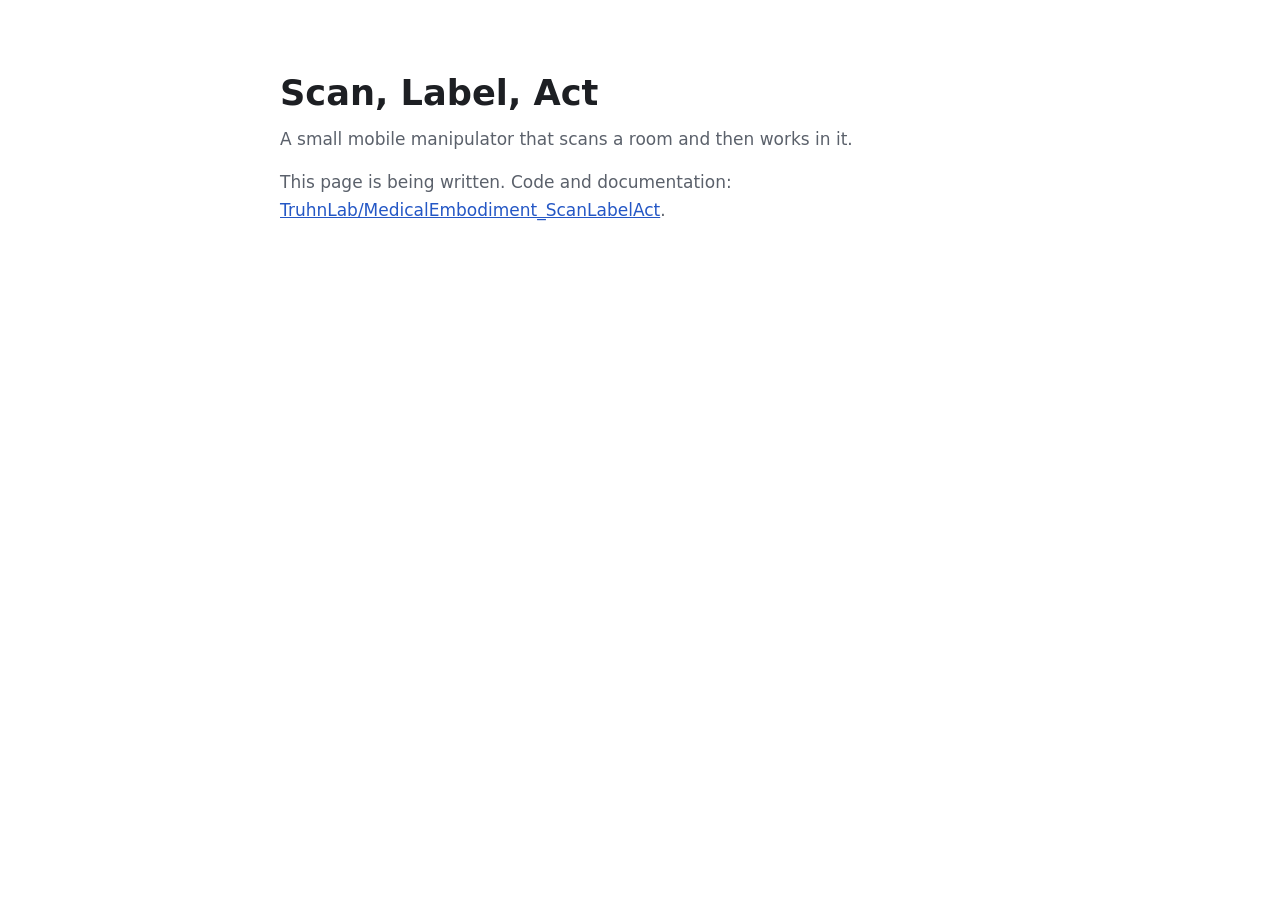
==== index.html @ f9e6717e "Project page: placeholder until the content is written" ====
<!doctype html>
<html lang="en">
<head>
  <meta charset="utf-8">
  <meta name="viewport" content="width=device-width, initial-scale=1">
  <title>Scan, Label, Act</title>
  <meta name="description" content="A small mobile manipulator that scans a room and then works in it.">
  <style>
    :root { --bg: #ffffff; --fg: #1d1f23; --muted: #5b616b; --accent: #2457c5; }
    @media (prefers-color-scheme: dark) { :root { --bg: #15171a; --fg: #e6e8eb; --muted: #9aa1ab; --accent: #7aa2ff; } }
    body { margin: 0; background: var(--bg); color: var(--fg);
           font: 17px/1.6 system-ui, -apple-system, "Segoe UI", Roboto, sans-serif; }
    main { max-width: 720px; margin: 0 auto; padding: 72px 16px; }
    h1 { font-size: 2.2rem; line-height: 1.2; margin: 0 0 12px; }
    p { margin: 0 0 16px; color: var(--muted); }
    a { color: var(--accent); }
  </style>
</head>
<body>
  <main>
    <h1>Scan, Label, Act</h1>
    <p>A small mobile manipulator that scans a room and then works in it.</p>
    <p>This page is being written. Code and documentation:
      <a href="https://github.com/TruhnLab/MedicalEmbodiment_ScanLabelAct">TruhnLab/MedicalEmbodiment_ScanLabelAct</a>.</p>
  </main>
</body>
</html>
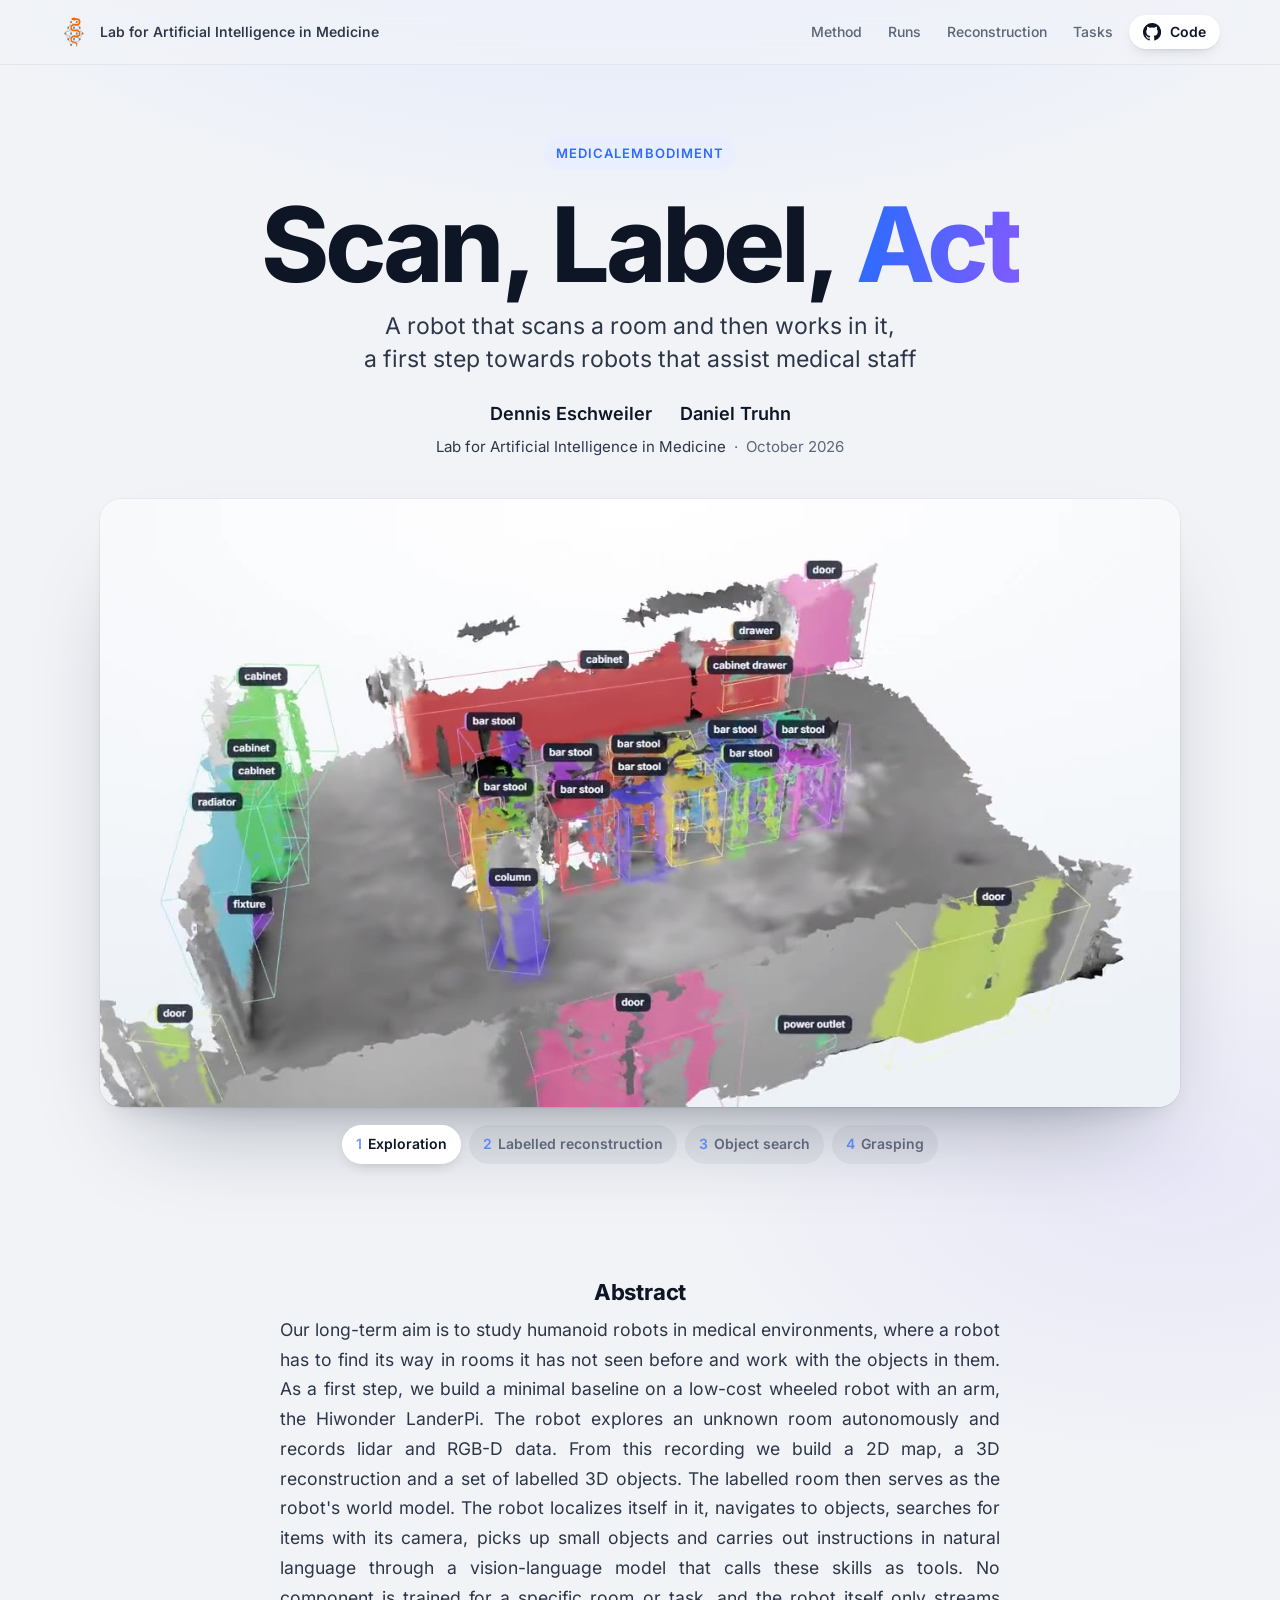
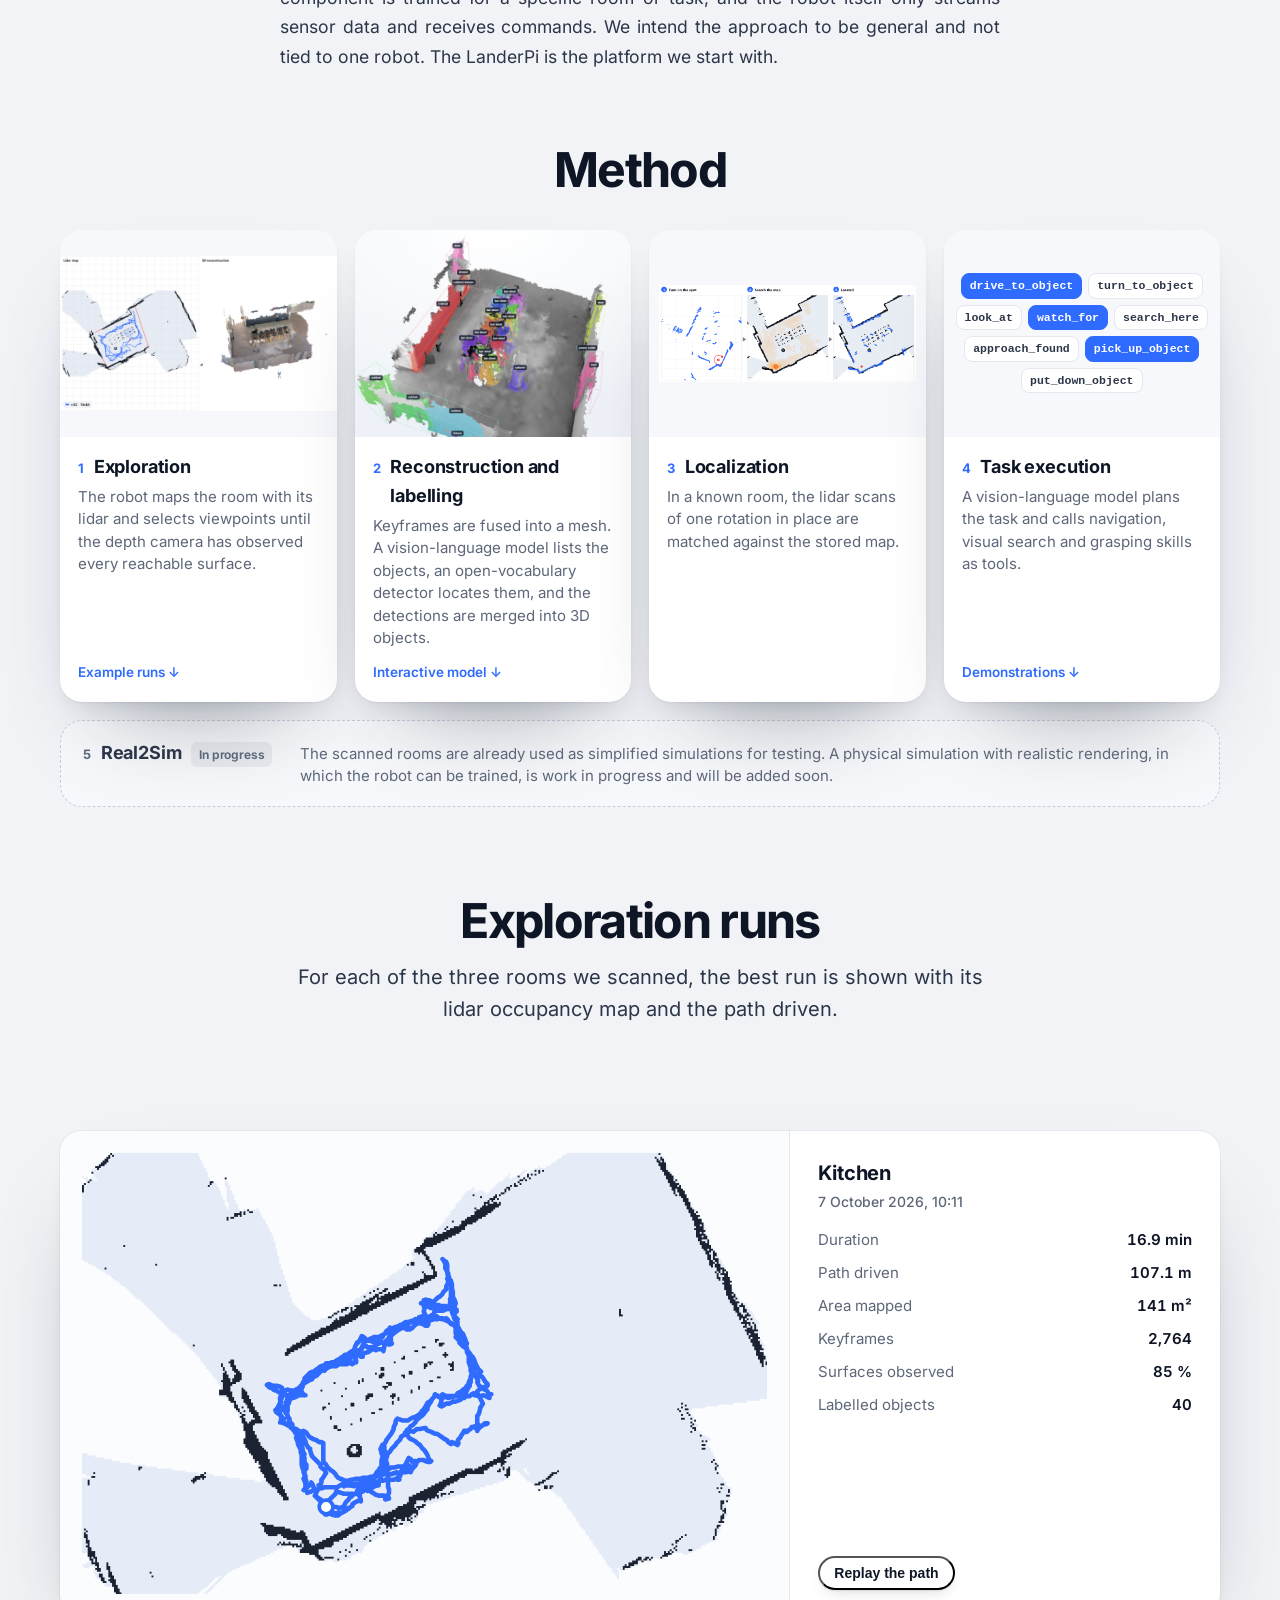
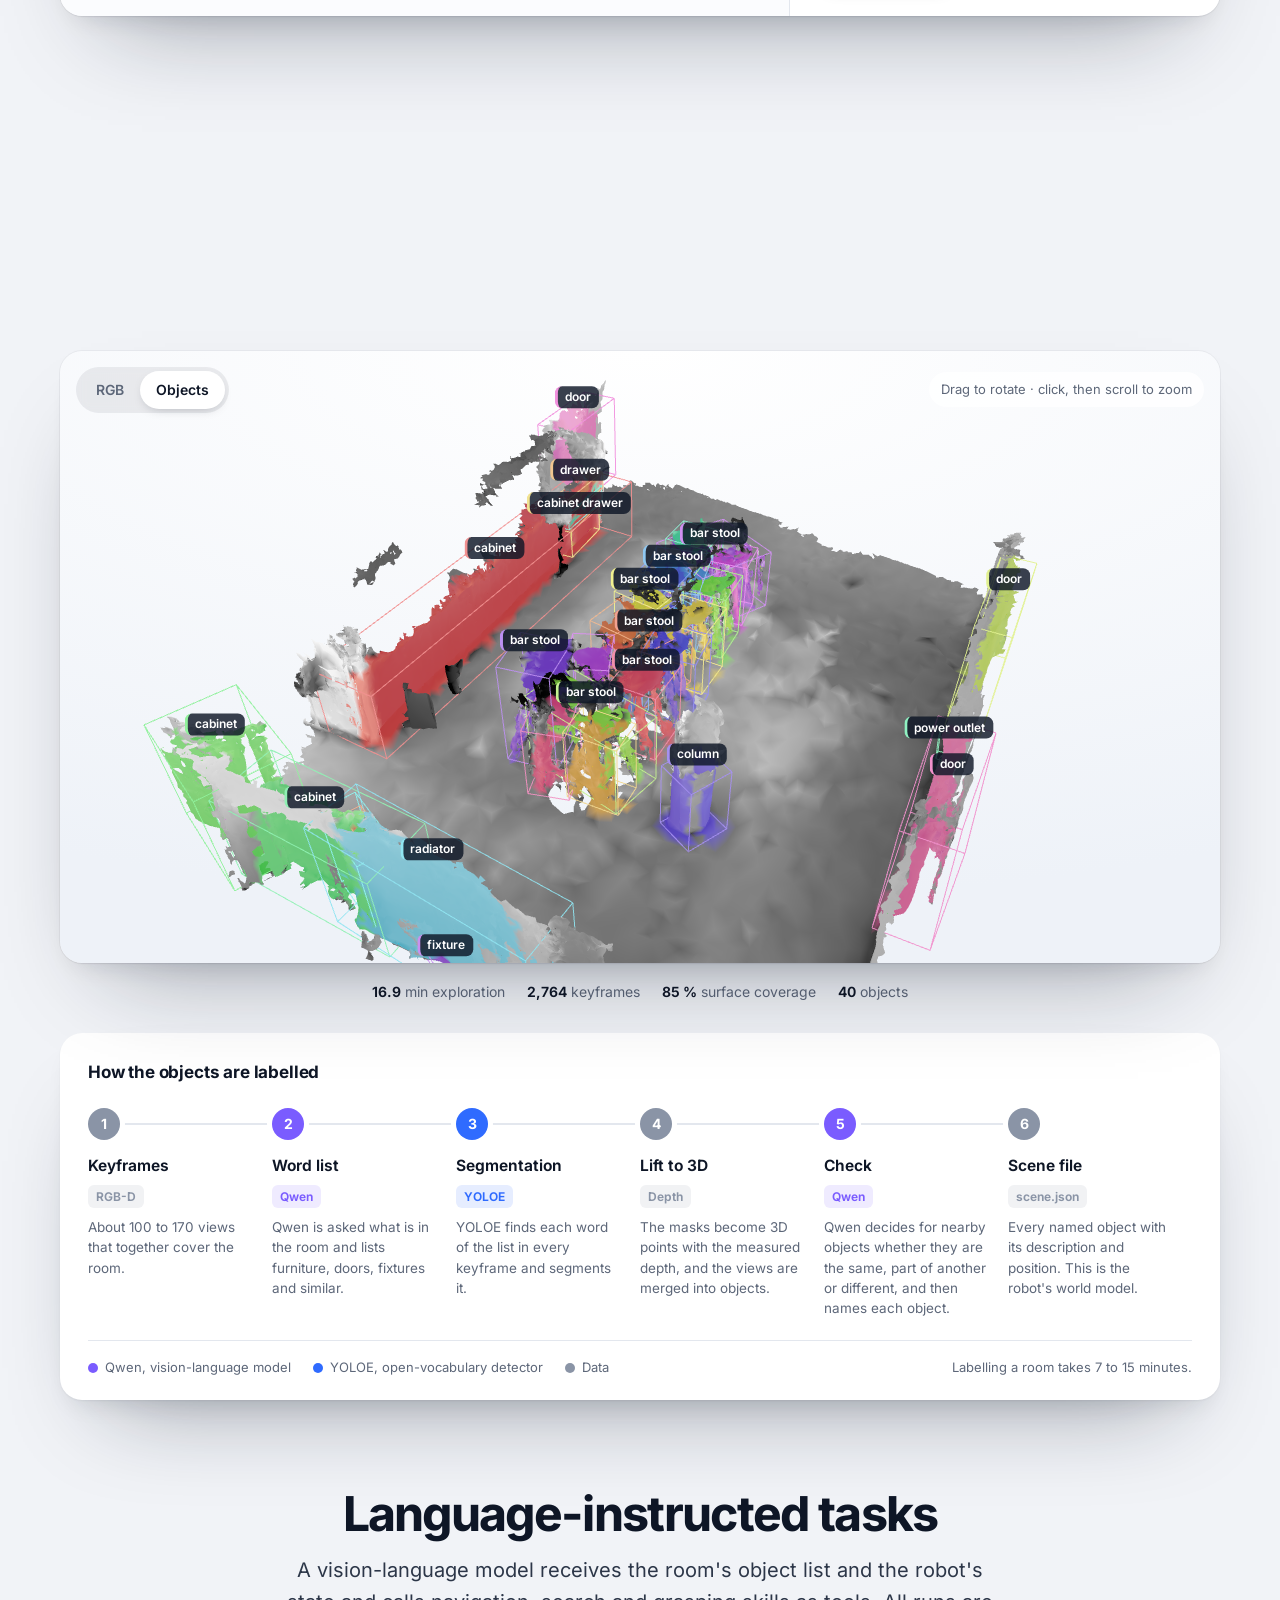
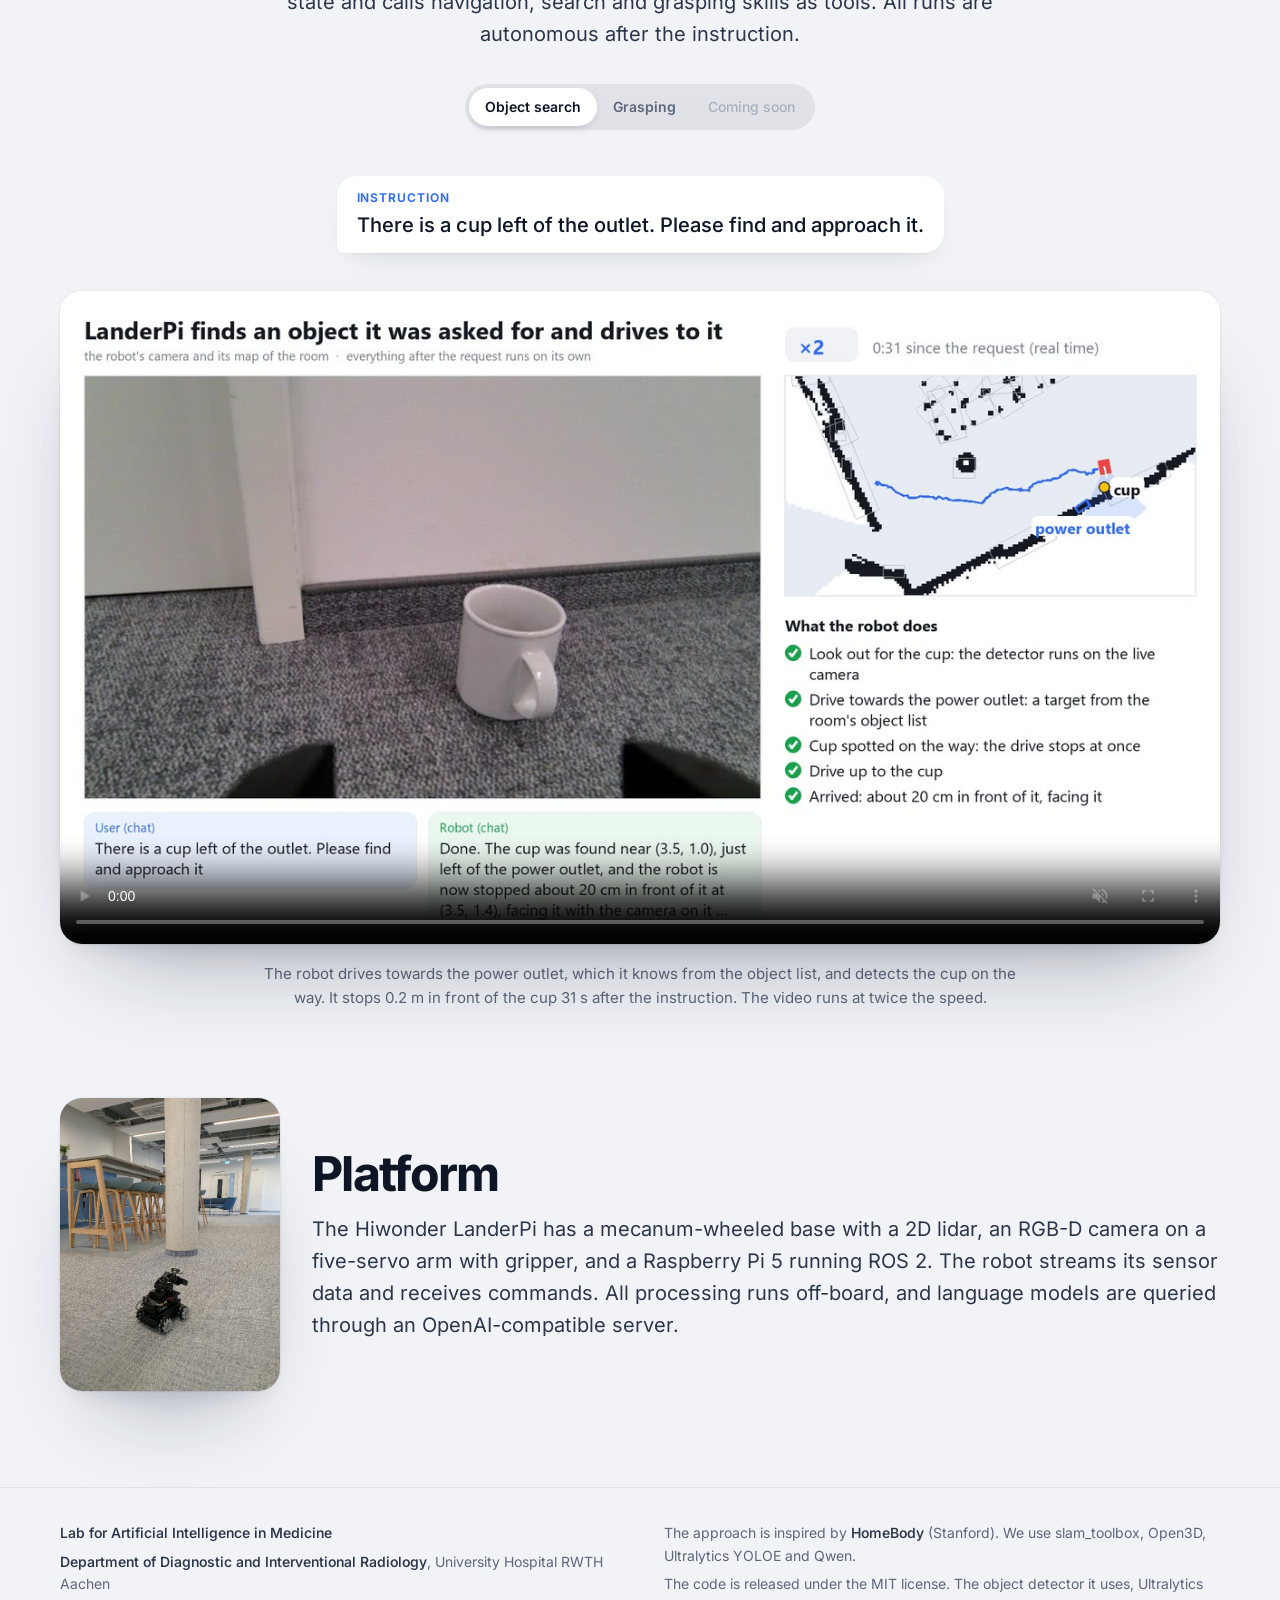
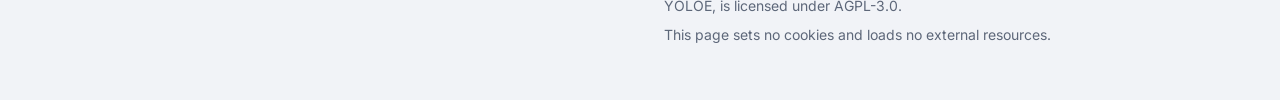
==== commit d55291bb: "Project page: first full version Header with the authors and a teaser video with chapters, the abstr" ====
--- a/index.html
+++ b/index.html
@@ -4,24 +4,248 @@
   <meta charset="utf-8">
   <meta name="viewport" content="width=device-width, initial-scale=1">
   <title>Scan, Label, Act</title>
-  <meta name="description" content="A small mobile manipulator that scans a room and then works in it.">
-  <style>
-    :root { --bg: #ffffff; --fg: #1d1f23; --muted: #5b616b; --accent: #2457c5; }
-    @media (prefers-color-scheme: dark) { :root { --bg: #15171a; --fg: #e6e8eb; --muted: #9aa1ab; --accent: #7aa2ff; } }
-    body { margin: 0; background: var(--bg); color: var(--fg);
-           font: 17px/1.6 system-ui, -apple-system, "Segoe UI", Roboto, sans-serif; }
-    main { max-width: 720px; margin: 0 auto; padding: 72px 16px; }
-    h1 { font-size: 2.2rem; line-height: 1.2; margin: 0 0 12px; }
-    p { margin: 0 0 16px; color: var(--muted); }
-    a { color: var(--accent); }
-  </style>
+  <meta name="author" content="Dennis Eschweiler, Daniel Truhn">
+  <meta name="description" content="A robot that scans a room and then works in it, a first step towards robots that assist medical staff. Autonomous exploration, labelled 3D reconstruction, localization, object search, grasping and language-instructed tasks.">
+  <meta name="theme-color" content="#f1f3f7">
+  <meta property="og:title" content="Scan, Label, Act">
+  <meta property="og:description" content="A robot that scans a room and then works in it, a first step towards robots that assist medical staff.">
+  <meta property="og:image" content="assets/media/teaser.jpg">
+  <link rel="icon" href="assets/media/lab-logo.svg" type="image/svg+xml">
+  <link rel="preload" href="assets/fonts/inter-latin-wght-normal.woff2" as="font" type="font/woff2" crossorigin>
+  <link rel="stylesheet" href="assets/css/site.css">
+  <script type="importmap">
+    { "imports": { "three": "./assets/vendor/three/three.module.min.js",
+                   "three/addons/controls/OrbitControls.js": "./assets/vendor/three/OrbitControls.js" } }
+  </script>
+  <script>document.documentElement.classList.add('js');</script>
 </head>
 <body>
-  <main>
-    <h1>Scan, Label, Act</h1>
-    <p>A small mobile manipulator that scans a room and then works in it.</p>
-    <p>This page is being written. Code and documentation:
-      <a href="https://github.com/TruhnLab/MedicalEmbodiment_ScanLabelAct">TruhnLab/MedicalEmbodiment_ScanLabelAct</a>.</p>
+  <header class="bar">
+    <div class="wide bar-inner">
+      <a class="lab" href="https://truhn.ai/">
+        <img src="assets/media/lab-logo.svg" alt="" width="30" height="30">
+        <span>Lab for Artificial Intelligence in Medicine</span>
+      </a>
+      <nav aria-label="On this page">
+        <a class="link" href="#method">Method</a>
+        <a class="link" href="#runs">Runs</a>
+        <a class="link" href="#reconstruction">Reconstruction</a>
+        <a class="link" href="#tasks">Tasks</a>
+        <a class="btn small" href="https://github.com/TruhnLab/MedicalEmbodiment_ScanLabelAct">
+          <svg viewBox="0 0 16 16" fill="currentColor" aria-hidden="true"><path d="M8 0a8 8 0 0 0-2.53 15.59c.4.07.55-.17.55-.38v-1.33c-2.23.48-2.7-1.07-2.7-1.07-.36-.92-.89-1.17-.89-1.17-.73-.5.06-.49.06-.49.8.06 1.23.83 1.23.83.72 1.22 1.88.87 2.34.66.07-.52.28-.87.5-1.07-1.78-.2-3.65-.89-3.65-3.95 0-.87.31-1.59.82-2.15-.08-.2-.36-1.02.08-2.12 0 0 .67-.21 2.2.82a7.6 7.6 0 0 1 4 0c1.53-1.04 2.2-.82 2.2-.82.44 1.1.16 1.92.08 2.12.51.56.82 1.28.82 2.15 0 3.07-1.87 3.75-3.65 3.95.29.25.54.73.54 1.48v2.2c0 .21.15.46.55.38A8 8 0 0 0 8 0Z"/></svg>
+          Code
+        </a>
+      </nav>
+    </div>
+  </header>
+
+  <main id="main">
+    <!-- ======================= header and teaser ======================= -->
+    <section class="hero wide">
+      <span class="eyebrow">MedicalEmbodiment</span>
+      <h1><span class="w">Scan,</span> <span class="w">Label,</span> <span class="w act">Act</span></h1>
+      <p class="tagline">A robot that scans a room and then works in it, a&nbsp;first step towards robots that assist medical staff</p>
+      <p class="authors"><span>Dennis Eschweiler</span><span>Daniel Truhn</span></p>
+      <p class="byline"><a href="https://truhn.ai/">Lab for Artificial Intelligence in Medicine</a> <span style="white-space:nowrap">&nbsp;·&nbsp; October 2026</span></p>
+      <figure class="teaser settle">
+        <div class="float">
+          <video id="teaser" src="assets/media/teaser.mp4" poster="assets/media/teaser.jpg" autoplay muted loop playsinline preload="auto"
+                 aria-label="Overview video showing the autonomous exploration of a kitchen, the labelled 3D reconstruction, object search and grasping"></video>
+        </div>
+        <ol class="chapters" id="chapters" aria-label="Parts of the video">
+          <li><button type="button" data-start="0"><span class="n">1</span>Exploration<span class="fill"></span></button></li>
+          <li><button type="button" data-start="8"><span class="n">2</span>Labelled reconstruction<span class="fill"></span></button></li>
+          <li><button type="button" data-start="14"><span class="n">3</span>Object search<span class="fill"></span></button></li>
+          <li><button type="button" data-start="23.15"><span class="n">4</span>Grasping<span class="fill"></span></button></li>
+        </ol>
+      </figure>
+    </section>
+
+    <!-- ======================= abstract ======================= -->
+    <section class="abstract wide">
+      <div class="narrow reveal">
+        <h2 class="small">Abstract</h2>
+        <p>Our long-term aim is to study humanoid robots in medical environments, where a robot has to find its way in
+          rooms it has not seen before and work with the objects in them. As a first step, we build a minimal baseline
+          on a low-cost wheeled robot with an arm, the Hiwonder LanderPi. The robot explores an unknown room
+          autonomously and records lidar and RGB-D data. From this recording we build a 2D map, a 3D reconstruction and
+          a set of labelled 3D objects. The labelled room then serves as the robot's world model. The robot localizes
+          itself in it, navigates to objects, searches for items with its camera, picks up small objects and carries
+          out instructions in natural language through a vision-language model that calls these skills as tools. No
+          component is trained for a specific room or task, and the robot itself only streams sensor data and receives
+          commands. We intend the approach to be general and not tied to one robot. The LanderPi is the platform we
+          start with.</p>
+      </div>
+    </section>
+
+    <!-- ======================= method ======================= -->
+    <section id="method" class="wide">
+      <div class="head center narrow reveal">
+        <h2>Method</h2>
+      </div>
+      <div class="steps">
+        <a class="step reveal" href="#runs" style="--d:0s">
+          <div class="pic"><img src="assets/media/explore.jpg" alt="Lidar map with the path driven, next to the 3D reconstruction" loading="lazy" style="object-fit:contain"></div>
+          <div class="txt"><h3><span>1</span>Exploration</h3><p>The robot maps the room with its lidar and selects viewpoints
+            until the depth camera has observed every reachable surface.</p><p class="more">Example runs ↓</p></div>
+        </a>
+        <a class="step reveal" href="#reconstruction" style="--d:.08s">
+          <div class="pic"><img src="assets/media/labels.jpg" alt="The kitchen reconstruction with each object in its own colour" loading="lazy"></div>
+          <div class="txt"><h3><span>2</span>Reconstruction and labelling</h3><p>Keyframes are fused into a mesh. A
+            vision-language model lists the objects, an open-vocabulary detector locates them, and the detections are
+            merged into 3D objects.</p><p class="more">Interactive model ↓</p></div>
+        </a>
+        <div class="step reveal" style="--d:.16s">
+          <div class="pic"><img src="assets/media/localization.png" alt="Lidar scans of one rotation, the match score over the map, and the resulting pose" loading="lazy" style="object-fit:contain;padding:10px"></div>
+          <div class="txt"><h3><span>3</span>Localization</h3><p>In a known room, the lidar scans of one rotation in place
+            are matched against the stored map.</p></div>
+        </div>
+        <a class="step reveal" href="#tasks" style="--d:.24s">
+          <div class="pic tools" aria-label="Some of the tools available to the vision-language model">
+            <span class="hot">drive_to_object</span><span>turn_to_object</span><span>look_at</span>
+            <span class="hot">watch_for</span><span>search_here</span><span>approach_found</span>
+            <span class="hot">pick_up_object</span><span>put_down_object</span>
+          </div>
+          <div class="txt"><h3><span>4</span>Task execution</h3><p>A vision-language model plans the task and calls
+            navigation, visual search and grasping skills as tools.</p><p class="more">Demonstrations ↓</p></div>
+        </a>
+      </div>
+      <div class="step-next reveal">
+        <h3><span>5</span>Real2Sim <em>In progress</em></h3>
+        <p>The scanned rooms are already used as simplified simulations for testing. A physical simulation with realistic
+          rendering, in which the robot can be trained, is work in progress and will be added soon.</p>
+      </div>
+    </section>
+
+    <!-- ======================= 1 exploration runs ======================= -->
+    <section id="runs" class="wide">
+      <div class="head center narrow reveal">
+        <h2>Exploration runs</h2>
+        <p class="lead">For each of the three rooms we scanned, the best run is shown with its lidar occupancy map and
+          the path driven.</p>
+      </div>
+      <div class="tabs reveal">
+        <div class="seg" role="tablist" aria-label="Rooms" id="runTabs"><span class="pill" aria-hidden="true"></span></div>
+      </div>
+      <div class="float runview settle" id="runView">
+        <div class="map" id="runMap"></div>
+        <div class="side">
+          <h3 id="runTitle"></h3>
+          <dl id="runStats"></dl>
+          <button type="button" class="btn small" id="runReplay">Replay the path</button>
+        </div>
+      </div>
+      <p class="note center reveal" id="runTotals"></p>
+    </section>
+
+    <!-- ======================= 2 the 3D room ======================= -->
+    <section id="reconstruction" class="wide">
+      <div class="head center narrow reveal">
+        <h2>Labelled 3D reconstruction</h2>
+        <p class="lead">Reconstruction of a kitchen from one autonomous run, with the objects found by the labelling
+          pipeline. Drag to rotate the model and select an object to see its label and description.</p>
+      </div>
+      <div class="float room settle" id="roomView">
+        <div class="loading" id="roomLoading">Loading the reconstruction …</div>
+        <div class="tags" id="roomTags"></div>
+        <div class="ui">
+          <div class="seg" role="group" aria-label="Colouring">
+            <span class="pill" aria-hidden="true"></span>
+            <button type="button" data-mode="0" aria-pressed="false">RGB</button>
+            <button type="button" data-mode="1" aria-pressed="true">Objects</button>
+          </div>
+          <span class="hint" id="roomHint">Drag to rotate · click, then scroll to zoom</span>
+        </div>
+        <div class="info" id="roomInfo" hidden><h3><i></i><span></span></h3><p></p></div>
+      </div>
+      <div class="facts reveal">
+        <span><b>16.9</b> min exploration</span>
+        <span><b>2,764</b> keyframes</span>
+        <span><b>85 %</b> surface coverage</span>
+        <span><b>40</b> objects</span>
+      </div>
+      <div class="pipeline reveal">
+        <h3>How the objects are labelled</h3>
+        <ol>
+          <li class="data"><b>Keyframes</b><span>RGB-D</span><p>About 100 to 170 views that together cover the room.</p></li>
+          <li class="qwen"><b>Word list</b><span>Qwen</span><p>Qwen is asked what is in the room and lists furniture, doors, fixtures and similar.</p></li>
+          <li class="yoloe"><b>Segmentation</b><span>YOLOE</span><p>YOLOE finds each word of the list in every keyframe and segments it.</p></li>
+          <li class="data"><b>Lift to 3D</b><span>Depth</span><p>The masks become 3D points with the measured depth, and the views are merged into objects.</p></li>
+          <li class="qwen"><b>Check</b><span>Qwen</span><p>Qwen decides for nearby objects whether they are the same, part of another or different, and then names each object.</p></li>
+          <li class="data"><b>Scene file</b><span>scene.json</span><p>Every named object with its description and position. This is the robot's world model.</p></li>
+        </ol>
+        <div class="legend">
+          <span><i class="qwen"></i>Qwen, vision-language model</span>
+          <span><i class="yoloe"></i>YOLOE, open-vocabulary detector</span>
+          <span><i class="data"></i>Data</span>
+          <span class="time">Labelling a room takes 7 to 15 minutes.</span>
+        </div>
+      </div>
+    </section>
+
+    <!-- ======================= 4 tasks ======================= -->
+    <section id="tasks" class="wide">
+      <div class="head center narrow reveal">
+        <h2>Language-instructed tasks</h2>
+        <p class="lead">A vision-language model receives the room's object list and the robot's state and calls
+          navigation, search and grasping skills as tools. All runs are autonomous after the instruction.</p>
+      </div>
+      <div class="tabs reveal">
+        <div class="seg" role="tablist" aria-label="Demonstrations" id="demoTabs">
+          <span class="pill" aria-hidden="true"></span>
+          <button type="button" role="tab" aria-pressed="true" aria-controls="demo-find" data-demo="find">Object search</button>
+          <button type="button" role="tab" aria-pressed="false" aria-controls="demo-pick" data-demo="pick">Grasping</button>
+          <button type="button" class="later" disabled title="Further tasks will be added">Coming soon</button>
+        </div>
+      </div>
+      <div class="demo" id="demo-find" role="tabpanel">
+        <div class="ask"><p class="bubble"><span class="who">Instruction</span>There is a cup left of the outlet. Please find and approach it.</p></div>
+        <div class="float settle"><video src="assets/media/find.mp4" poster="assets/media/find.jpg" controls muted loop playsinline preload="metadata"
+             aria-label="The robot drives towards the power outlet, detects the cup on the way and stops in front of it"></video></div>
+        <p class="outcome">The robot drives towards the power outlet, which it knows from the object list, and detects the
+          cup on the way. It stops 0.2&nbsp;m in front of the cup 31&nbsp;s after the instruction. The video runs at
+          twice the speed.</p>
+      </div>
+      <div class="demo" id="demo-pick" role="tabpanel" hidden>
+        <div class="ask"><p class="bubble"><span class="who">Instruction</span>I moved it a bit. Please pick it up again.</p></div>
+        <div class="float"><video src="assets/media/pick.mp4" poster="assets/media/pick.jpg" controls muted loop playsinline preload="none"
+             aria-label="The robot detects a red cube, approaches it, centres the gripper over it and lifts it"></video></div>
+        <p class="outcome">The robot detects the 30&nbsp;mm cube at its new position, centres the gripper over it using the
+          camera on the arm and lifts it 66&nbsp;s after the instruction.</p>
+      </div>
+    </section>
+
+    <!-- ======================= platform ======================= -->
+    <section id="platform" class="wide">
+      <div class="robot-photo reveal">
+        <div class="float"><img src="assets/media/robot.jpg" alt="The robot, a four-wheeled base with an arm and a camera on the gripper" loading="lazy" width="546" height="728"></div>
+        <div>
+          <h2>Platform</h2>
+          <p class="lead">The Hiwonder LanderPi has a mecanum-wheeled base with a 2D lidar, an RGB-D camera on a
+            five-servo arm with gripper, and a Raspberry Pi 5 running ROS 2. The robot streams its sensor data and
+            receives commands. All processing runs off-board, and language models are queried through an
+            OpenAI-compatible server.</p>
+        </div>
+      </div>
+    </section>
   </main>
+
+  <footer>
+    <div class="wide cols">
+      <div>
+        <p><a href="https://truhn.ai/">Lab for Artificial Intelligence in Medicine</a></p>
+        <p><a href="https://www.ukaachen.de/kliniken-institute/klinik-fuer-diagnostische-und-interventionelle-radiologie/klinik/">Department of Diagnostic and Interventional Radiology</a>, University Hospital RWTH Aachen</p>
+      </div>
+      <div>
+        <p>The approach is inspired by <a href="https://tml.stanford.edu/homebody/">HomeBody</a> (Stanford). We use
+          slam_toolbox, Open3D, Ultralytics YOLOE and Qwen.</p>
+        <p>The code is released under the MIT license. The object detector it uses, Ultralytics YOLOE, is licensed under
+          AGPL-3.0.</p>
+        <p>This page sets no cookies and loads no external resources.</p>
+      </div>
+    </div>
+  </footer>
+
+  <script type="module" src="assets/js/site.js"></script>
 </body>
 </html>
--- a/assets/css/site.css
+++ b/assets/css/site.css
@@ -0,0 +1,310 @@
+@font-face {
+  font-family: "Inter";
+  font-style: normal;
+  font-weight: 100 900;
+  font-display: swap;
+  src: url("../fonts/inter-latin-wght-normal.woff2") format("woff2");
+}
+
+:root {
+  --bg: #f1f3f7;
+  --card: #ffffff;
+  --ink: #0e1626;
+  --ink-2: #2c3648;
+  --muted: #5d6779;
+  --line: #e3e7ee;
+  --accent: #2f6bff;
+  --accent-2: #7a5cff;
+  --accent-soft: #e9efff;
+  --robot: #ef4444;
+  --ok: #16a34a;
+  --radius: 22px;
+  --radius-sm: 14px;
+  --shadow: 0 1px 2px rgba(14, 22, 38, .05), 0 14px 28px -16px rgba(14, 22, 38, .16), 0 48px 96px -48px rgba(14, 22, 38, .42);
+  --shadow-lift: 0 1px 2px rgba(14, 22, 38, .05), 0 20px 36px -18px rgba(14, 22, 38, .22), 0 64px 120px -48px rgba(14, 22, 38, .5);
+  --wide: 1160px;
+  --text: 720px;
+  color-scheme: light;
+}
+
+* { box-sizing: border-box; }
+html { scroll-behavior: smooth; -webkit-text-size-adjust: 100%; }
+body {
+  margin: 0;
+  color: var(--ink);
+  background:
+    radial-gradient(1100px 520px at 50% -140px, #dfe8ff 0%, rgba(223, 232, 255, 0) 70%),
+    radial-gradient(700px 420px at 92% 18%, rgba(122, 92, 255, .08) 0%, rgba(122, 92, 255, 0) 70%),
+    var(--bg);
+  background-repeat: no-repeat;
+  font: 17px/1.6 "Inter", system-ui, -apple-system, "Segoe UI", Roboto, sans-serif;
+  font-feature-settings: "cv11", "ss01";
+  -webkit-font-smoothing: antialiased;
+  overflow-x: hidden;
+}
+img, video, canvas, svg { display: block; max-width: 100%; }
+a { color: var(--accent); text-decoration: none; }
+a:hover { text-decoration: underline; text-underline-offset: 3px; }
+:focus-visible { outline: 3px solid rgba(47, 107, 255, .45); outline-offset: 3px; border-radius: 8px; }
+
+.wide { width: min(var(--wide), calc(100% - 32px)); margin: 0 auto; }
+.narrow { width: min(var(--text), calc(100% - 32px)); margin: 0 auto; }
+
+/* ---------- top bar ---------- */
+.bar {
+  position: sticky; top: 0; z-index: 30;
+  backdrop-filter: saturate(1.4) blur(14px);
+  -webkit-backdrop-filter: saturate(1.4) blur(14px);
+  background: rgba(241, 243, 247, .72);
+  border-bottom: 1px solid rgba(14, 22, 38, .06);
+}
+.bar-inner { display: flex; align-items: center; justify-content: space-between; height: 64px; gap: 16px; }
+.lab { display: flex; align-items: center; gap: 10px; color: var(--ink-2); font-size: 14px; font-weight: 560; line-height: 1.2; }
+.lab:hover { text-decoration: none; color: var(--ink); }
+.lab img { width: 30px; height: 30px; }
+.bar nav { display: flex; gap: 6px; align-items: center; }
+.bar nav a.link { color: var(--muted); font-size: 14px; font-weight: 520; padding: 8px 10px; border-radius: 10px; }
+.bar nav a.link:hover { color: var(--ink); background: rgba(14, 22, 38, .05); text-decoration: none; }
+@media (max-width: 720px) { .bar nav a.link { display: none; } .lab span { max-width: 170px; } }
+
+/* ---------- buttons ---------- */
+.btn {
+  display: inline-flex; align-items: center; gap: 9px;
+  padding: 11px 18px; border-radius: 999px;
+  font-size: 15px; font-weight: 600; line-height: 1;
+  color: var(--ink); background: var(--card);
+  box-shadow: 0 1px 2px rgba(14, 22, 38, .06), 0 6px 16px -8px rgba(14, 22, 38, .25);
+  transition: transform .2s ease, box-shadow .2s ease;
+}
+.btn:hover { text-decoration: none; transform: translateY(-2px); box-shadow: 0 1px 2px rgba(14, 22, 38, .06), 0 12px 24px -10px rgba(14, 22, 38, .3); }
+.btn svg { width: 18px; height: 18px; }
+.btn.primary { color: #fff; background: linear-gradient(135deg, var(--accent), var(--accent-2)); }
+.btn.small { padding: 8px 14px; font-size: 14px; }
+
+/* ---------- hero ---------- */
+.hero { text-align: center; padding: 72px 0 36px; }
+.eyebrow {
+  display: inline-flex; align-items: center; gap: 8px;
+  font-size: 13px; font-weight: 600; letter-spacing: .08em; text-transform: uppercase; color: var(--accent);
+  background: var(--accent-soft); padding: 6px 12px; border-radius: 999px;
+}
+.hero h1 {
+  margin: 22px auto 14px;
+  font-size: clamp(46px, 8.4vw, 104px); line-height: 1.0; letter-spacing: -.045em; font-weight: 760;
+}
+.hero h1 .w { display: inline-block; }
+.hero h1 .act {
+  background: linear-gradient(100deg, var(--accent) 10%, var(--accent-2) 90%);
+  -webkit-background-clip: text; background-clip: text; color: transparent;
+}
+.tagline { margin: 0 auto; max-width: 760px; text-wrap: balance; font-size: clamp(19px, 2.3vw, 23px); line-height: 1.45; color: var(--ink-2); }
+.authors { display: flex; justify-content: center; flex-wrap: wrap; gap: 4px 28px; margin: 24px 0 0; font-size: 18px; font-weight: 600; color: var(--ink); }
+.byline { margin: 6px 0 0; font-size: 15px; color: var(--muted); }
+.byline a { color: var(--ink-2); }
+
+/* intro animation of the title words */
+@media (prefers-reduced-motion: no-preference) {
+  .hero h1 .w, .hero .tagline, .hero .authors, .hero .byline {
+    animation: rise .9s cubic-bezier(.2, .7, .2, 1) both;
+  }
+  .hero h1 .w:nth-child(2) { animation-delay: .08s; }
+  .hero h1 .w:nth-child(3) { animation-delay: .16s; }
+  .hero .tagline { animation-delay: .26s; }
+  .hero .authors { animation-delay: .32s; }
+  .hero .byline { animation-delay: .36s; }
+}
+@keyframes rise { from { opacity: 0; transform: translateY(18px); } to { opacity: 1; transform: none; } }
+
+/* ---------- floating media cards ---------- */
+.float {
+  position: relative; background: var(--card); border-radius: var(--radius);
+  box-shadow: var(--shadow); overflow: hidden; isolation: isolate;
+  outline: 1px solid rgba(14, 22, 38, .04);
+}
+.float video, .float > img { width: 100%; height: auto; background: #fff; }
+
+.teaser { margin-top: 40px; }
+.teaser .float { aspect-ratio: 16 / 9; }
+.teaser video { width: 100%; height: 100%; object-fit: cover; }
+.chapters { display: flex; justify-content: center; gap: 8px; flex-wrap: wrap; margin: 18px 0 0; padding: 0; list-style: none; }
+.chapters button {
+  position: relative; overflow: hidden;
+  font: inherit; font-size: 14px; font-weight: 600; color: var(--muted);
+  border: 0; cursor: pointer; padding: 8px 14px 9px; border-radius: 999px; background: rgba(14, 22, 38, .05);
+  transition: color .25s, background .25s;
+}
+.chapters button .n { color: var(--accent); margin-right: 6px; opacity: .7; }
+.chapters button.on { color: var(--ink); background: var(--card); box-shadow: 0 6px 16px -8px rgba(14, 22, 38, .3); }
+.chapters button .fill { position: absolute; left: 0; bottom: 0; height: 2px; width: 0; background: var(--accent); }
+
+/* scroll-linked: media cards settle into place as they come into view (where supported) */
+@supports (animation-timeline: view()) {
+  @media (prefers-reduced-motion: no-preference) {
+    .settle { animation: settle linear both; animation-timeline: view(); animation-range: entry 0% cover 35%; }
+    @keyframes settle { from { transform: scale(.94) translateY(24px); opacity: .6; } to { transform: none; opacity: 1; } }
+  }
+}
+
+/* ---------- sections ---------- */
+section { padding: 88px 0 0; }
+.kicker { font-size: 13px; font-weight: 650; letter-spacing: .1em; text-transform: uppercase; color: var(--accent); margin: 0 0 10px; }
+h2 { font-size: clamp(30px, 4.4vw, 48px); line-height: 1.08; letter-spacing: -.035em; font-weight: 740; margin: 0 0 14px; }
+.lead { font-size: clamp(17px, 2vw, 20px); color: var(--ink-2); margin: 0; }
+.center { text-align: center; }
+.head { margin-bottom: 34px; }
+.note { font-size: 14px; color: var(--muted); }
+
+/* abstract */
+.abstract { padding-top: 64px; }
+.abstract + section { padding-top: 72px; }
+h2.small { font-size: 22px; letter-spacing: -.01em; margin: 0 0 10px; text-align: center; }
+/* justified, but without automatic hyphenation (user, 2026-10-14); ragged on phones, where justified lines gape */
+.abstract .narrow p { margin: 0; font-size: 17.5px; line-height: 1.7; color: var(--ink-2); text-align: justify; hyphens: manual; }
+@media (max-width: 640px) { .abstract .narrow p { font-size: 16.5px; text-align: left; } }
+
+/* ---------- the 3D room ---------- */
+.room { position: relative; height: min(68vh, 640px); min-height: 420px;
+  background: radial-gradient(120% 90% at 50% 0%, #ffffff 0%, #eef2f8 100%); }
+.room canvas { width: 100% !important; height: 100% !important; cursor: grab; touch-action: none; }
+.room canvas:active { cursor: grabbing; }
+.room .ui { position: absolute; top: 16px; left: 16px; right: 16px; display: flex; justify-content: space-between; gap: 12px; pointer-events: none; }
+.room .ui > * { pointer-events: auto; }
+.seg { position: relative; display: inline-flex; padding: 4px; border-radius: 999px; background: rgba(14, 22, 38, .07); backdrop-filter: blur(6px); }
+.seg button { position: relative; z-index: 1; font: inherit; font-size: 14px; font-weight: 600; color: var(--muted); border: 0; background: none; padding: 8px 16px; border-radius: 999px; cursor: pointer; white-space: nowrap; transition: color .25s; }
+@media (max-width: 480px) { .seg button { font-size: 13.5px; padding: 8px 11px; } }
+.seg button[aria-pressed="true"] { color: var(--ink); }
+.seg button.later { color: #a7afbd; font-weight: 500; cursor: not-allowed; }
+.seg .pill { position: absolute; z-index: 0; top: 4px; bottom: 4px; left: 4px; border-radius: 999px; background: #fff; box-shadow: 0 4px 12px -6px rgba(14, 22, 38, .35); transition: transform .35s cubic-bezier(.2, .7, .2, 1), width .35s; }
+.hint { font-size: 13px; color: var(--muted); background: rgba(255, 255, 255, .8); padding: 7px 12px; border-radius: 999px; align-self: center; }
+.room .tags { position: absolute; inset: 0; pointer-events: none; overflow: hidden; }
+.tag {
+  position: absolute; left: 0; top: 0; transform: translate(-50%, -100%);
+  font-size: 12px; font-weight: 600; line-height: 1; white-space: nowrap; color: #fff;
+  padding: 5px 8px 5px 7px; border-radius: 7px; background: rgba(14, 22, 38, .82);
+  border-left: 3px solid var(--c, #fff); pointer-events: auto; cursor: pointer;
+  transition: opacity .25s;
+}
+.tag.sel { background: #fff; color: var(--ink); box-shadow: 0 8px 20px -8px rgba(14, 22, 38, .5); }
+.info {
+  position: absolute; left: 16px; bottom: 16px; max-width: min(360px, calc(100% - 32px));
+  background: rgba(255, 255, 255, .94); backdrop-filter: blur(8px); border-radius: var(--radius-sm);
+  box-shadow: 0 16px 40px -16px rgba(14, 22, 38, .45); padding: 14px 16px; font-size: 14px; line-height: 1.5;
+  transition: opacity .25s, transform .25s;
+}
+.info[hidden] { display: block; opacity: 0; transform: translateY(8px); pointer-events: none; }
+.info h3 { margin: 0 0 4px; font-size: 16px; display: flex; align-items: center; gap: 8px; text-transform: capitalize; }
+.info h3 i { width: 10px; height: 10px; border-radius: 3px; background: var(--c); }
+.info p { margin: 0; color: var(--ink-2); }
+.room .loading { position: absolute; inset: 0; display: grid; place-items: center; color: var(--muted); font-size: 15px; }
+.facts { display: flex; flex-wrap: wrap; gap: 8px 22px; justify-content: center; margin-top: 18px; font-size: 14px; color: var(--muted); }
+.facts b { color: var(--ink); font-weight: 650; }
+
+/* the labelling pipeline: numbered points on one line, coloured by the tool each step uses */
+.pipeline { --qwen: #7a5cff; --yoloe: #2f6bff; --data: #8a94a6;
+  margin-top: 30px; background: var(--card); border-radius: var(--radius); box-shadow: var(--shadow); padding: 26px 28px 22px; }
+.pipeline h3 { margin: 0 0 22px; font-size: 17px; letter-spacing: -.01em; }
+.pipeline ol { list-style: none; margin: 0; padding: 0; display: grid; grid-template-columns: repeat(6, minmax(0, 1fr)); counter-reset: step; }
+.pipeline li { counter-increment: step; position: relative; padding-right: 18px; --c: var(--data); }
+.pipeline li.qwen { --c: var(--qwen); }
+.pipeline li.yoloe { --c: var(--yoloe); }
+.pipeline li::before { content: counter(step); position: relative; z-index: 1; display: grid; place-items: center; width: 32px; height: 32px;
+  border-radius: 50%; background: var(--c); color: #fff; font-size: 14px; font-weight: 700; box-shadow: 0 0 0 5px var(--card); }
+.pipeline li:not(:last-child)::after { content: ""; position: absolute; top: 15px; left: 32px; right: 0; height: 2px; background: var(--line); }
+.pipeline li b { display: block; margin-top: 14px; font-size: 15.5px; font-weight: 650; }
+.pipeline li span { display: inline-block; margin-top: 6px; font-size: 12px; font-weight: 650; color: var(--c);
+  background: color-mix(in srgb, var(--c) 12%, white); padding: 2px 8px; border-radius: 6px; }
+.pipeline li p { margin: 8px 0 0; font-size: 13.5px; line-height: 1.5; color: var(--muted); }
+.pipeline .legend { display: flex; flex-wrap: wrap; align-items: center; gap: 8px 22px; margin-top: 22px; padding-top: 16px;
+  border-top: 1px solid var(--line); font-size: 13px; color: var(--muted); }
+.pipeline .legend i { display: inline-block; width: 10px; height: 10px; border-radius: 50%; margin-right: 7px; vertical-align: -1px; background: var(--data); }
+.pipeline .legend i.qwen { background: var(--qwen); }
+.pipeline .legend i.yoloe { background: var(--yoloe); }
+.pipeline .legend .time { margin-left: auto; }
+/* narrow screens: the same points, top to bottom */
+@media (max-width: 900px) {
+  .pipeline { padding: 22px 18px 18px; }
+  .pipeline ol { grid-template-columns: 1fr; gap: 18px; }
+  .pipeline li { padding: 0 0 0 48px; min-height: 32px; }
+  .pipeline li::before { position: absolute; left: 0; top: 0; }
+  .pipeline li:not(:last-child)::after { top: 32px; bottom: -18px; left: 15px; right: auto; width: 2px; height: auto; }
+  .pipeline li b { margin-top: 5px; display: inline; margin-right: 8px; }
+  .pipeline li p { margin-top: 4px; }
+  .pipeline .legend .time { margin-left: 0; }
+}
+
+/* ---------- demos ---------- */
+.tabs { display: flex; justify-content: center; margin-bottom: 26px; }
+.demo { display: grid; grid-template-columns: minmax(0, 1fr); gap: 18px; }
+.demo[hidden] { display: none; }
+.ask { display: flex; justify-content: center; }
+.bubble {
+  position: relative; max-width: 620px; padding: 14px 20px; border-radius: 20px 20px 20px 6px;
+  background: var(--card); box-shadow: var(--shadow); font-size: clamp(17px, 2vw, 20px); font-weight: 520; line-height: 1.4;
+}
+.bubble .who { display: block; font-size: 12px; font-weight: 650; letter-spacing: .08em; text-transform: uppercase; color: var(--accent); margin-bottom: 4px; }
+.outcome { margin: 0 auto; max-width: 760px; font-size: 15px; line-height: 1.6; color: var(--muted); text-align: center; }
+
+/* ---------- how it works ---------- */
+.steps { display: grid; grid-template-columns: repeat(4, 1fr); gap: 18px; }
+.step { background: var(--card); border-radius: var(--radius); box-shadow: var(--shadow); overflow: hidden; display: flex; flex-direction: column; color: inherit; transition: transform .3s, box-shadow .3s; }
+a.step:hover { text-decoration: none; transform: translateY(-4px); box-shadow: var(--shadow-lift); }
+.step .txt { flex: 1; display: flex; flex-direction: column; }
+.step p.more { margin-top: auto; padding-top: 12px; font-size: 13.5px; font-weight: 600; color: var(--accent); }
+.step .pic { aspect-ratio: 4 / 3; background: #f6f8fc; display: grid; place-items: center; overflow: hidden; }
+.step .pic img { width: 100%; height: 100%; object-fit: cover; }
+.step .pic svg.runmap { width: 92%; height: 92%; }
+.step .txt { padding: 16px 18px 20px; }
+.step h3 { margin: 0 0 4px; font-size: 18px; letter-spacing: -.01em; display: flex; gap: 10px; align-items: baseline; }
+.step h3 span { font-size: 13px; color: var(--accent); font-weight: 700; }
+.step p { margin: 0; font-size: 15px; line-height: 1.5; color: var(--muted); }
+.step .pic.tools { display: flex; flex-wrap: wrap; gap: 6px; justify-content: center; padding: 12px; align-content: center; }
+.tools span { font: 600 11.5px/1 ui-monospace, "Cascadia Mono", Menlo, monospace; color: var(--ink-2); background: #fff; border: 1px solid var(--line); padding: 6px 8px; border-radius: 8px; }
+.tools span.hot { color: #fff; background: var(--accent); border-color: var(--accent); }
+/* a step that is not there yet: muted, dashed, full width under the tiles */
+.step-next { display: flex; align-items: baseline; gap: 6px 28px; margin-top: 18px; padding: 18px 22px; border-radius: var(--radius);
+  border: 1.5px dashed #c6cedb; background: rgba(255, 255, 255, .45); }
+.step-next h3 { flex: none; margin: 0; font-size: 18px; letter-spacing: -.01em; display: flex; gap: 10px; align-items: baseline; color: var(--ink-2); }
+.step-next h3 span { font-size: 13px; color: var(--muted); font-weight: 700; }
+.step-next h3 em { font-style: normal; font-size: 12px; font-weight: 650; color: var(--muted); background: rgba(14, 22, 38, .06); padding: 3px 8px; border-radius: 6px; }
+.step-next p { margin: 0; font-size: 15px; line-height: 1.5; color: var(--muted); }
+@media (max-width: 760px) { .step-next { flex-direction: column; } }
+@media (max-width: 960px) { .steps { grid-template-columns: repeat(2, 1fr); } }
+@media (max-width: 540px) { .steps { grid-template-columns: 1fr; } }
+
+/* ---------- exploration runs: one room at a time ---------- */
+.runview { display: grid; grid-template-columns: minmax(0, 1.7fr) minmax(240px, 1fr); min-height: 420px; }
+.runview .map { display: grid; place-items: center; padding: 22px; background: #fbfcfe; border-right: 1px solid var(--line); }
+.runview .map svg { width: 100%; height: 100%; max-height: 460px; }
+.runview .side { padding: 26px 28px; display: flex; flex-direction: column; gap: 14px; }
+.runview h3 { margin: 0; font-size: 20px; letter-spacing: -.01em; }
+.runview h3 small { display: block; font-size: 14px; font-weight: 500; color: var(--muted); letter-spacing: 0; margin-top: 2px; }
+.runview dl { margin: 0; display: grid; grid-template-columns: auto 1fr; gap: 9px 18px; font-size: 15px; }
+.runview dt { color: var(--muted); }
+.runview dd { margin: 0; font-weight: 620; font-variant-numeric: tabular-nums; text-align: right; }
+.runview .btn { align-self: flex-start; margin-top: auto; }
+.trail { fill: none; stroke: var(--accent); stroke-linecap: round; stroke-linejoin: round; }
+.start { fill: #fff; stroke: var(--accent); }
+.end { fill: var(--robot); }
+.runview .end { opacity: 0; transition: opacity .4s; }
+.runview.drawn .end { opacity: 1; }
+@media (max-width: 720px) {
+  .runview { grid-template-columns: 1fr; }
+  .runview .map { border-right: 0; border-bottom: 1px solid var(--line); min-height: 280px; }
+}
+
+.robot-photo { display: grid; grid-template-columns: 220px 1fr; gap: 32px; align-items: center; }
+.robot-photo .float { border-radius: var(--radius); }
+@media (max-width: 640px) { .robot-photo { grid-template-columns: 1fr; } .robot-photo .float { max-width: 260px; margin: 0 auto; } }
+
+/* ---------- footer ---------- */
+footer { margin-top: 96px; padding: 34px 0 48px; border-top: 1px solid rgba(14, 22, 38, .07); font-size: 14px; color: var(--muted); }
+footer .cols { display: grid; grid-template-columns: 1fr 1fr; gap: 12px 48px; }
+@media (max-width: 760px) { footer .cols { grid-template-columns: 1fr; } }
+footer p { margin: 0 0 6px; }
+footer a { color: var(--ink-2); font-weight: 550; }
+
+/* ---------- reveal on scroll ---------- */
+@media (prefers-reduced-motion: no-preference) {
+  .js .reveal { opacity: 0; transform: translateY(26px); transition: opacity .8s cubic-bezier(.2, .7, .2, 1), transform .8s cubic-bezier(.2, .7, .2, 1); transition-delay: var(--d, 0s); }
+  .js .reveal.in { opacity: 1; transform: none; }
+}
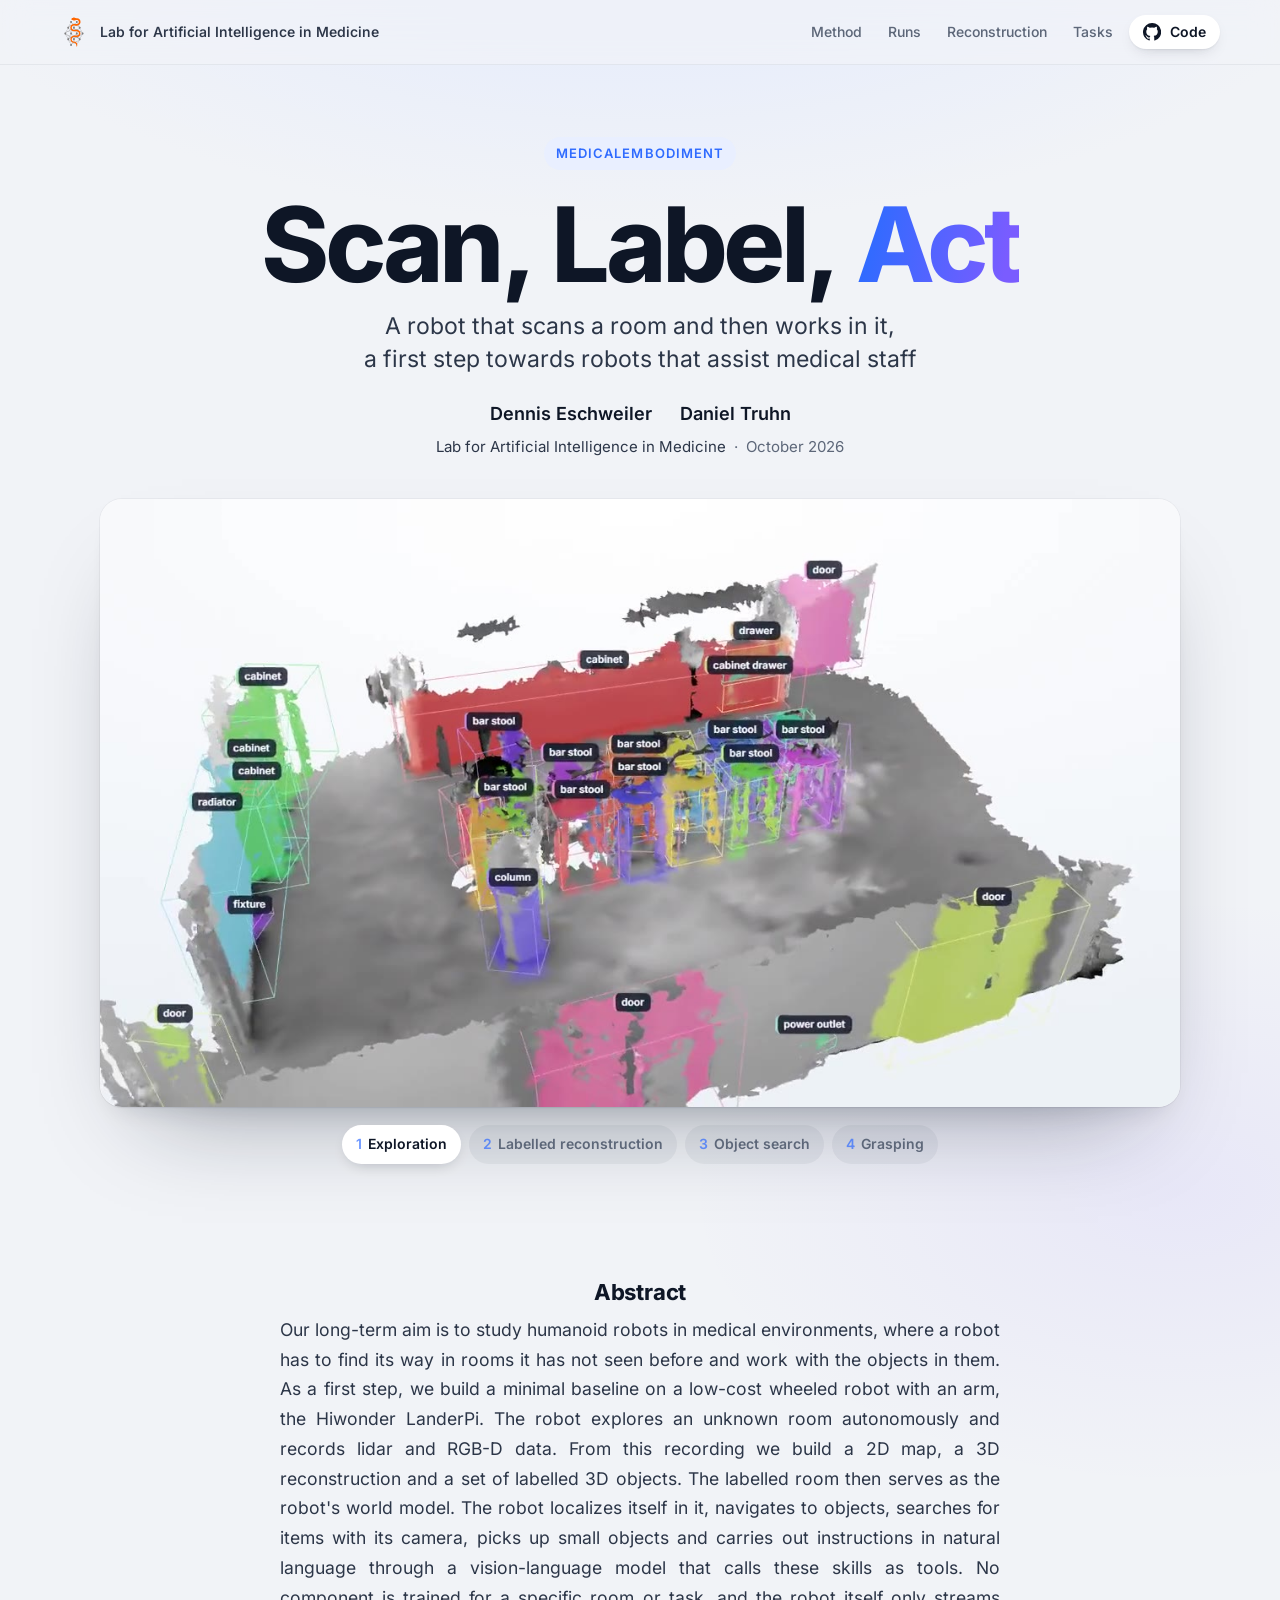
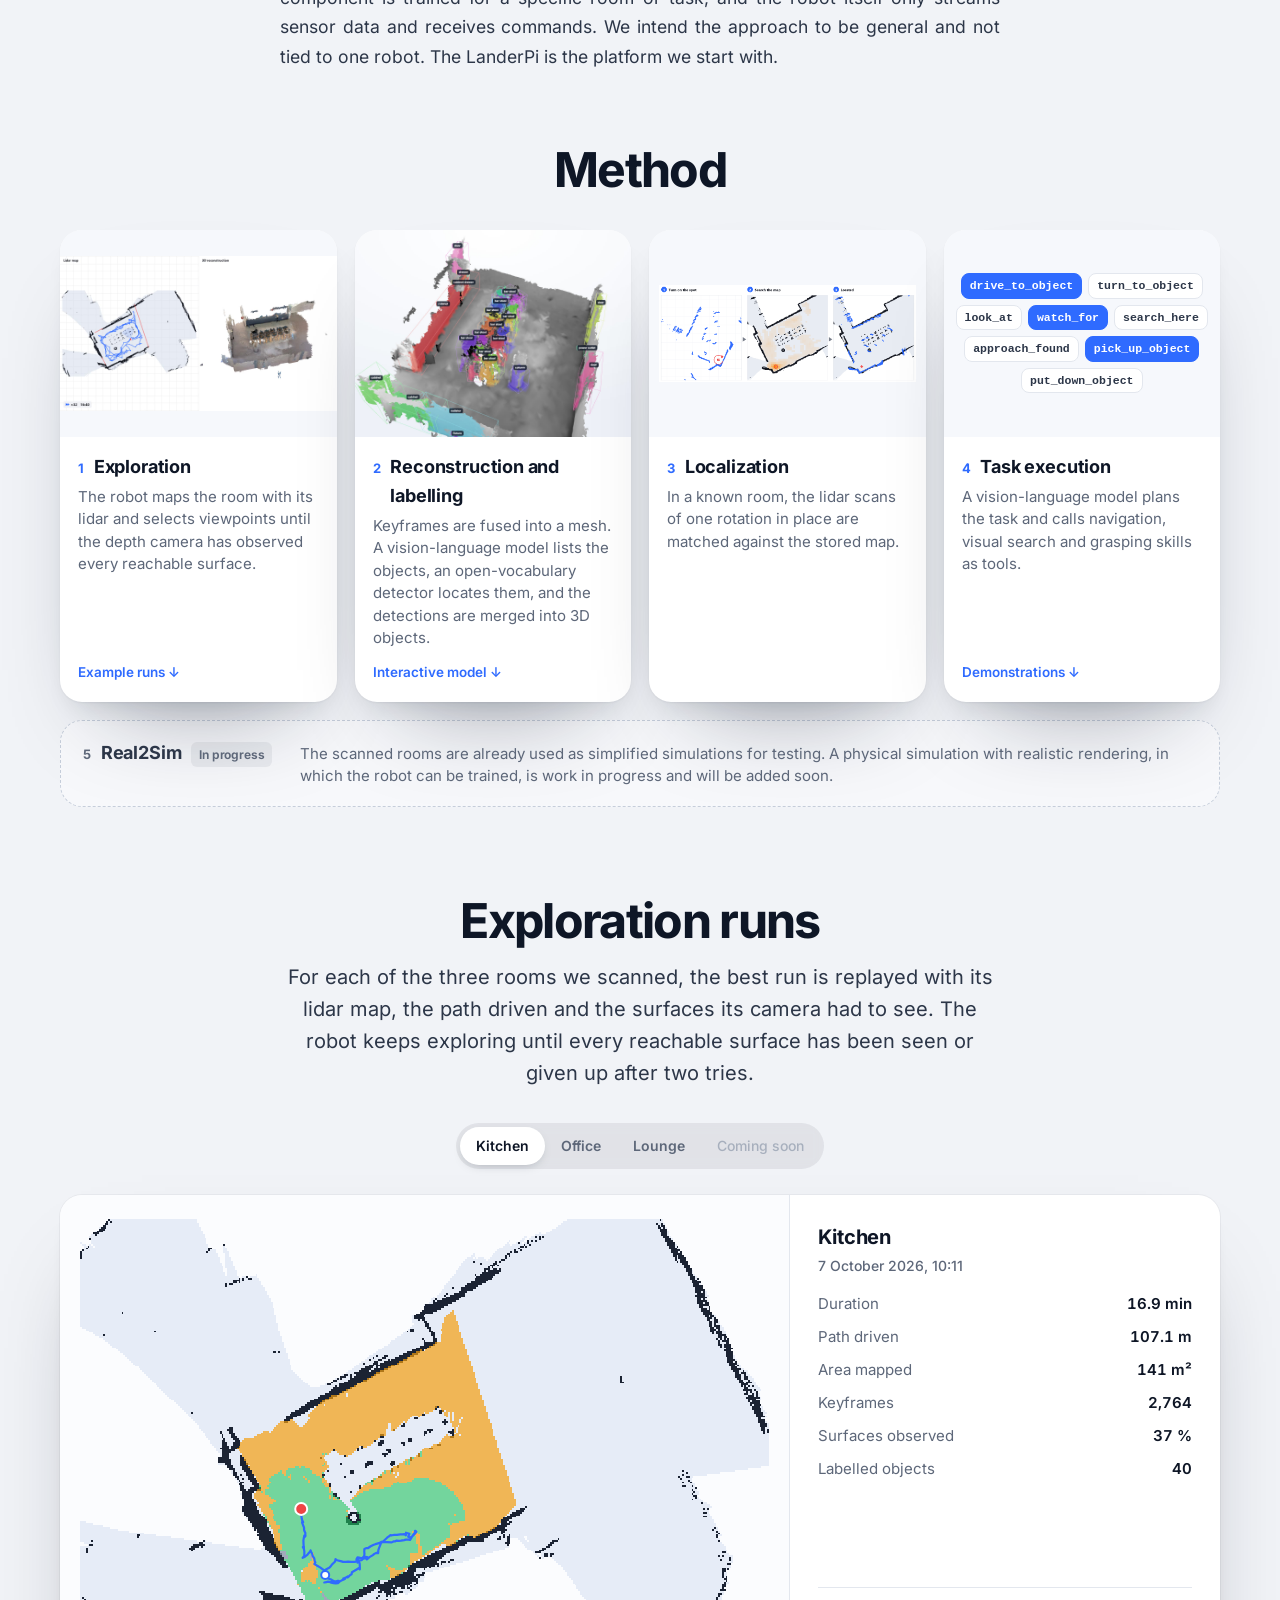
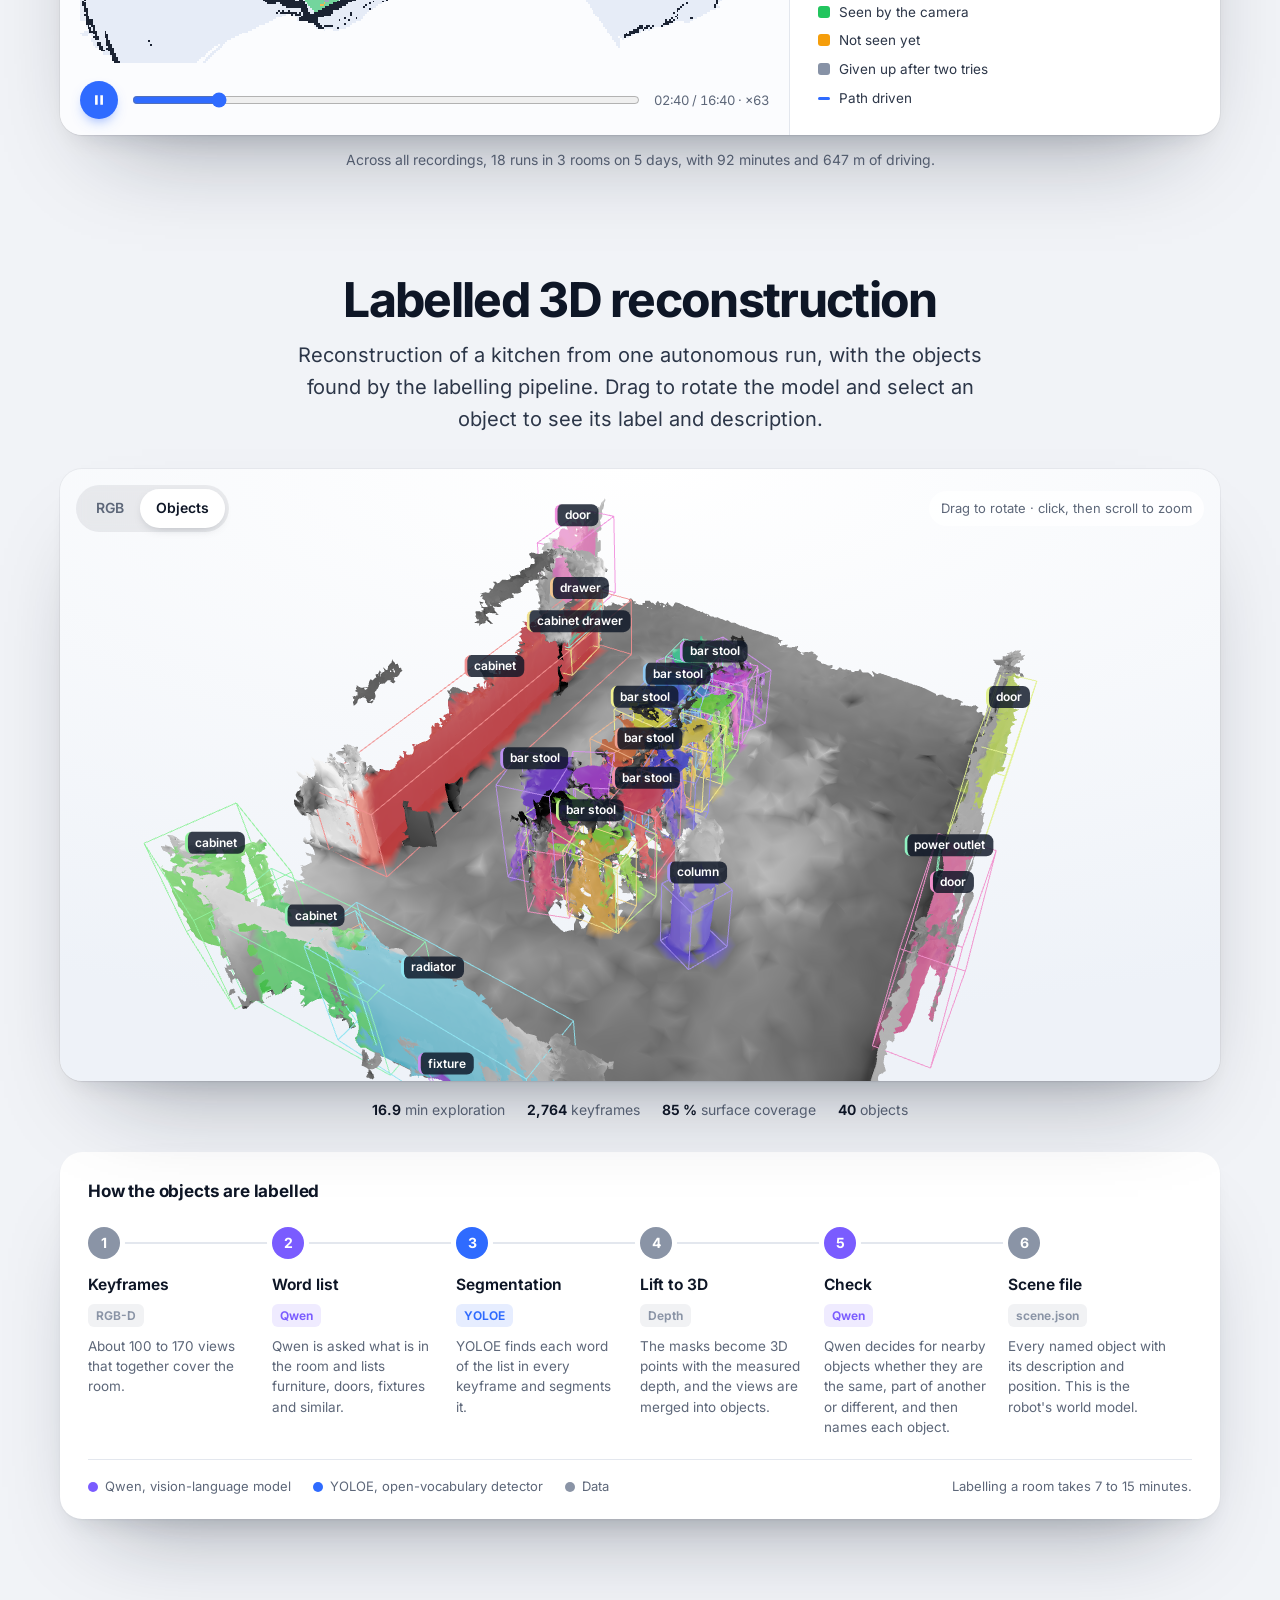
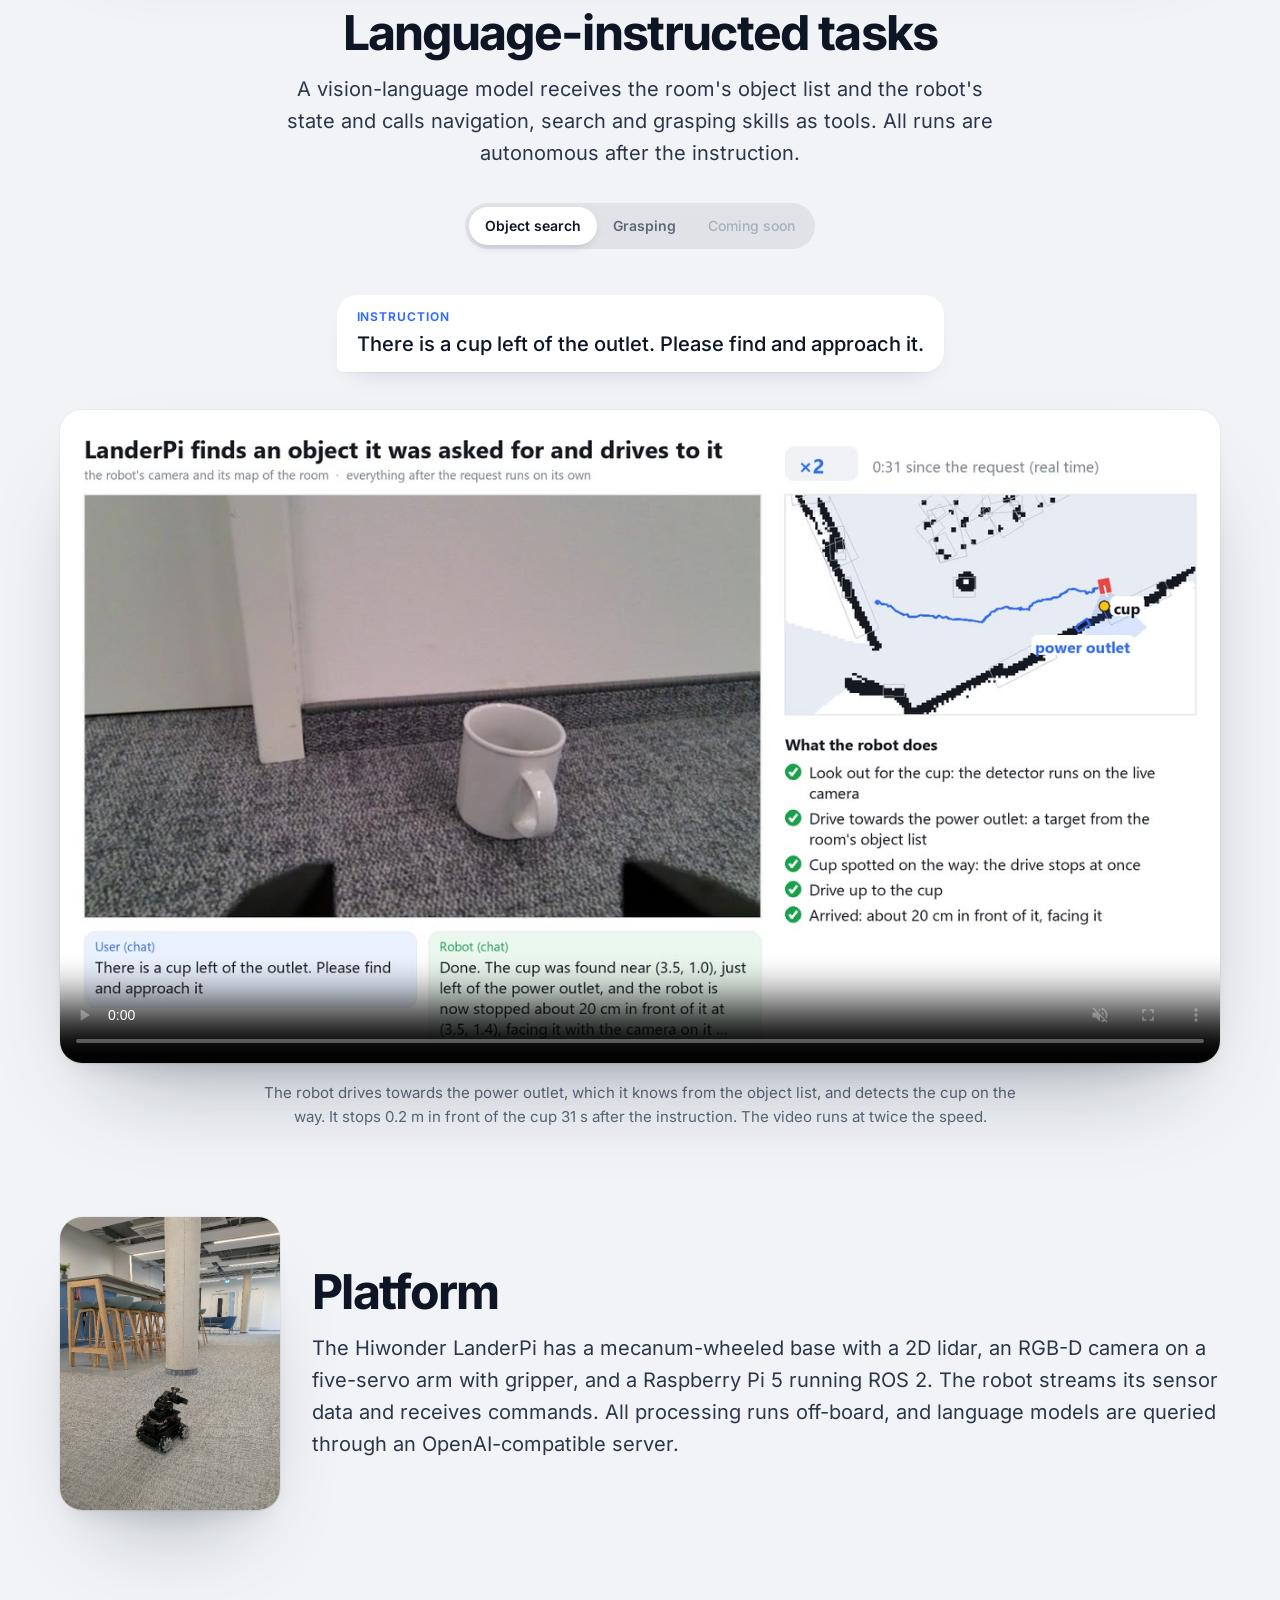
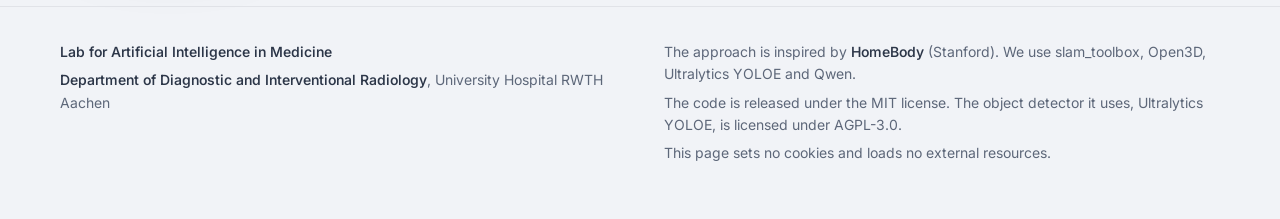
==== commit 98ccfa68: "Project page: replay of the exploration runs with the camera's coverage Each room's best run is repl" ====
--- a/index.html
+++ b/index.html
@@ -121,18 +121,33 @@
     <section id="runs" class="wide">
       <div class="head center narrow reveal">
         <h2>Exploration runs</h2>
-        <p class="lead">For each of the three rooms we scanned, the best run is shown with its lidar occupancy map and
-          the path driven.</p>
+        <p class="lead">For each of the three rooms we scanned, the best run is replayed with its lidar map, the path
+          driven and the surfaces its camera had to see. The robot keeps exploring until every reachable surface has
+          been seen or given up after two tries.</p>
       </div>
       <div class="tabs reveal">
         <div class="seg" role="tablist" aria-label="Rooms" id="runTabs"><span class="pill" aria-hidden="true"></span></div>
       </div>
       <div class="float runview settle" id="runView">
-        <div class="map" id="runMap"></div>
+        <div class="map">
+          <canvas id="runCanvas" role="img" aria-label="Replay of the run with the map, the path driven and the surfaces the camera has seen"></canvas>
+          <div class="player">
+            <button type="button" class="play" id="runPlay" aria-label="Play">
+              <svg viewBox="0 0 16 16" aria-hidden="true"><path class="i-play" d="M4 2.5v11l9-5.5z"/><path class="i-pause" d="M3.5 2.5h3v11h-3zM9.5 2.5h3v11h-3z"/></svg>
+            </button>
+            <input type="range" id="runTime" min="0" max="1000" value="0" aria-label="Time in the run">
+            <span id="runClock"></span>
+          </div>
+        </div>
         <div class="side">
           <h3 id="runTitle"></h3>
           <dl id="runStats"></dl>
-          <button type="button" class="btn small" id="runReplay">Replay the path</button>
+          <ul class="legend" aria-label="Legend">
+            <li><i class="seen"></i>Seen by the camera</li>
+            <li><i class="todo"></i>Not seen yet</li>
+            <li><i class="gave"></i>Given up after two tries</li>
+            <li><i class="path"></i>Path driven</li>
+          </ul>
         </div>
       </div>
       <p class="note center reveal" id="runTotals"></p>
--- a/assets/css/site.css
+++ b/assets/css/site.css
@@ -272,24 +272,35 @@
 @media (max-width: 540px) { .steps { grid-template-columns: 1fr; } }
 
 /* ---------- exploration runs: one room at a time ---------- */
-.runview { display: grid; grid-template-columns: minmax(0, 1.7fr) minmax(240px, 1fr); min-height: 420px; }
-.runview .map { display: grid; place-items: center; padding: 22px; background: #fbfcfe; border-right: 1px solid var(--line); }
-.runview .map svg { width: 100%; height: 100%; max-height: 460px; }
+.runview { --seen: #22c55e; --todo: #f59e0b; --gave: #8792a6;
+  display: grid; grid-template-columns: minmax(0, 1.7fr) minmax(250px, 1fr); }
+.runview .map { display: flex; flex-direction: column; gap: 12px; height: 540px; padding: 18px 20px 16px; background: #fbfcfe; border-right: 1px solid var(--line); }
+.runview canvas { flex: 1; min-height: 0; width: 100%; }
+.player { display: flex; align-items: center; gap: 12px; }
+.player .play { flex: none; display: grid; place-items: center; width: 38px; height: 38px; border: 0; border-radius: 50%; cursor: pointer;
+  color: #fff; background: var(--accent); box-shadow: 0 6px 14px -6px rgba(47, 107, 255, .7); }
+.player .play svg { width: 14px; height: 14px; fill: currentColor; }
+.player .play .i-pause, .player .play.on .i-play { display: none; }
+.player .play.on .i-pause { display: inline; }
+.player input[type="range"] { flex: 1; min-width: 0; accent-color: var(--accent); }
+.player span { flex: none; font-size: 13px; color: var(--muted); font-variant-numeric: tabular-nums; }
+.player span em { font-style: normal; }
+@media (max-width: 480px) { .player span em { display: none; } }
 .runview .side { padding: 26px 28px; display: flex; flex-direction: column; gap: 14px; }
 .runview h3 { margin: 0; font-size: 20px; letter-spacing: -.01em; }
 .runview h3 small { display: block; font-size: 14px; font-weight: 500; color: var(--muted); letter-spacing: 0; margin-top: 2px; }
 .runview dl { margin: 0; display: grid; grid-template-columns: auto 1fr; gap: 9px 18px; font-size: 15px; }
 .runview dt { color: var(--muted); }
 .runview dd { margin: 0; font-weight: 620; font-variant-numeric: tabular-nums; text-align: right; }
-.runview .btn { align-self: flex-start; margin-top: auto; }
-.trail { fill: none; stroke: var(--accent); stroke-linecap: round; stroke-linejoin: round; }
-.start { fill: #fff; stroke: var(--accent); }
-.end { fill: var(--robot); }
-.runview .end { opacity: 0; transition: opacity .4s; }
-.runview.drawn .end { opacity: 1; }
+.runview .legend { list-style: none; margin: auto 0 0; padding: 14px 0 0; border-top: 1px solid var(--line); display: grid; gap: 7px; font-size: 13.5px; color: var(--ink-2); }
+.runview .legend i { display: inline-block; width: 12px; height: 12px; border-radius: 3px; margin-right: 9px; vertical-align: -1px; }
+.runview .legend .seen { background: var(--seen); }
+.runview .legend .todo { background: var(--todo); }
+.runview .legend .gave { background: var(--gave); }
+.runview .legend .path { height: 3px; vertical-align: 3px; border-radius: 2px; background: var(--accent); }
 @media (max-width: 720px) {
   .runview { grid-template-columns: 1fr; }
-  .runview .map { border-right: 0; border-bottom: 1px solid var(--line); min-height: 280px; }
+  .runview .map { height: 400px; padding: 14px; border-right: 0; border-bottom: 1px solid var(--line); }
 }
 
 .robot-photo { display: grid; grid-template-columns: 220px 1fr; gap: 32px; align-items: center; }
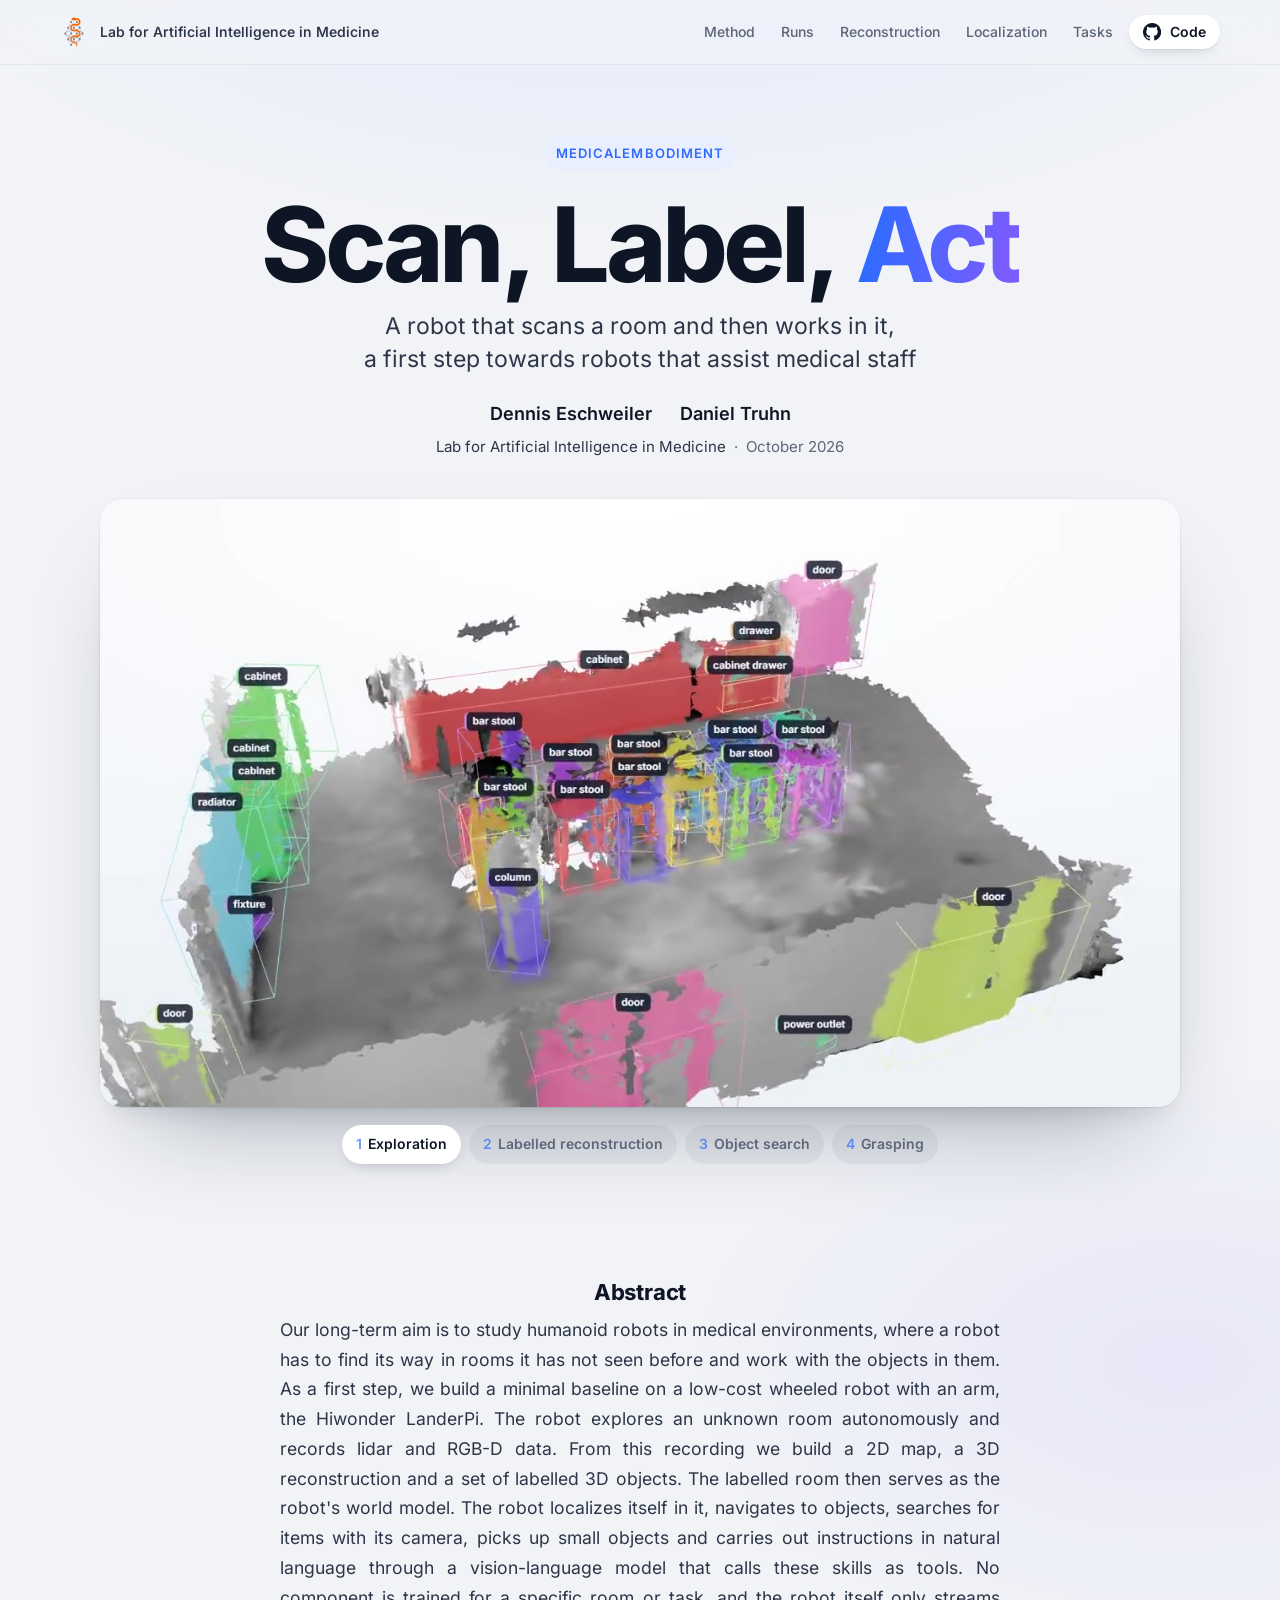
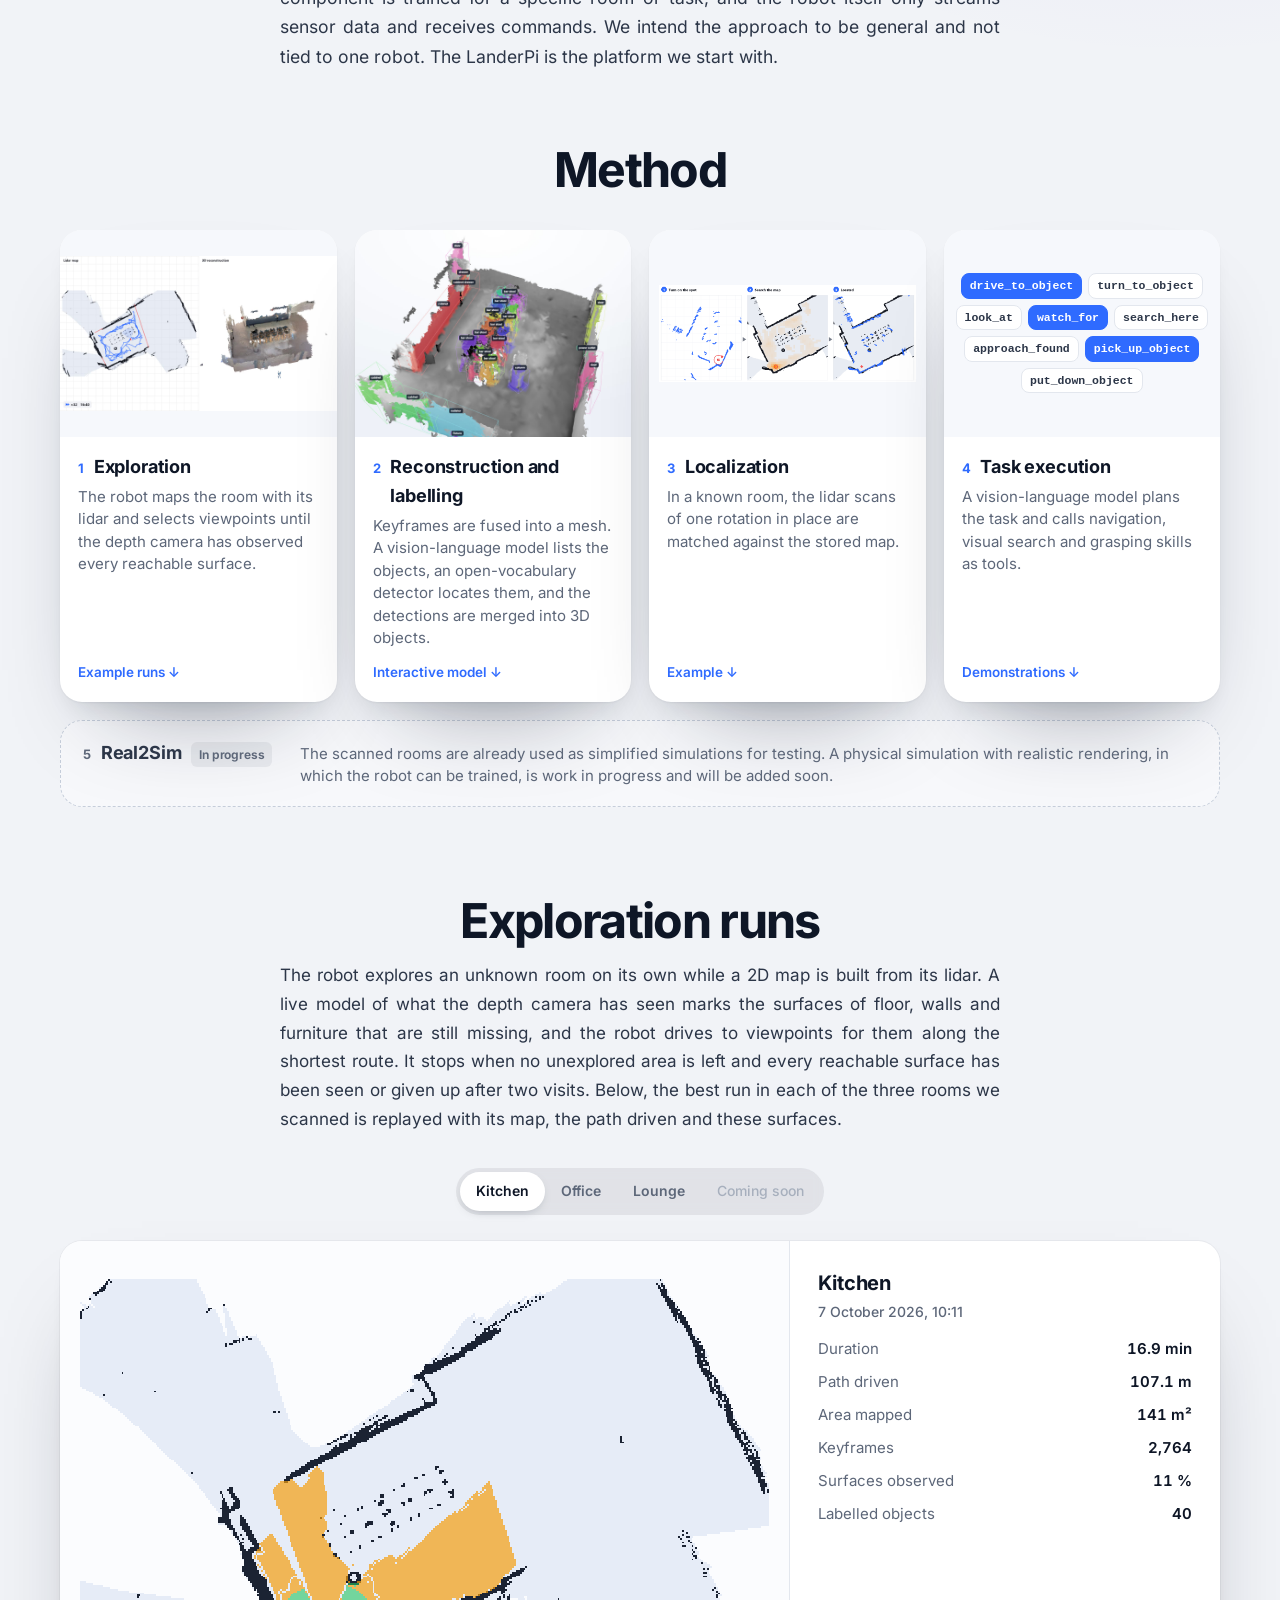
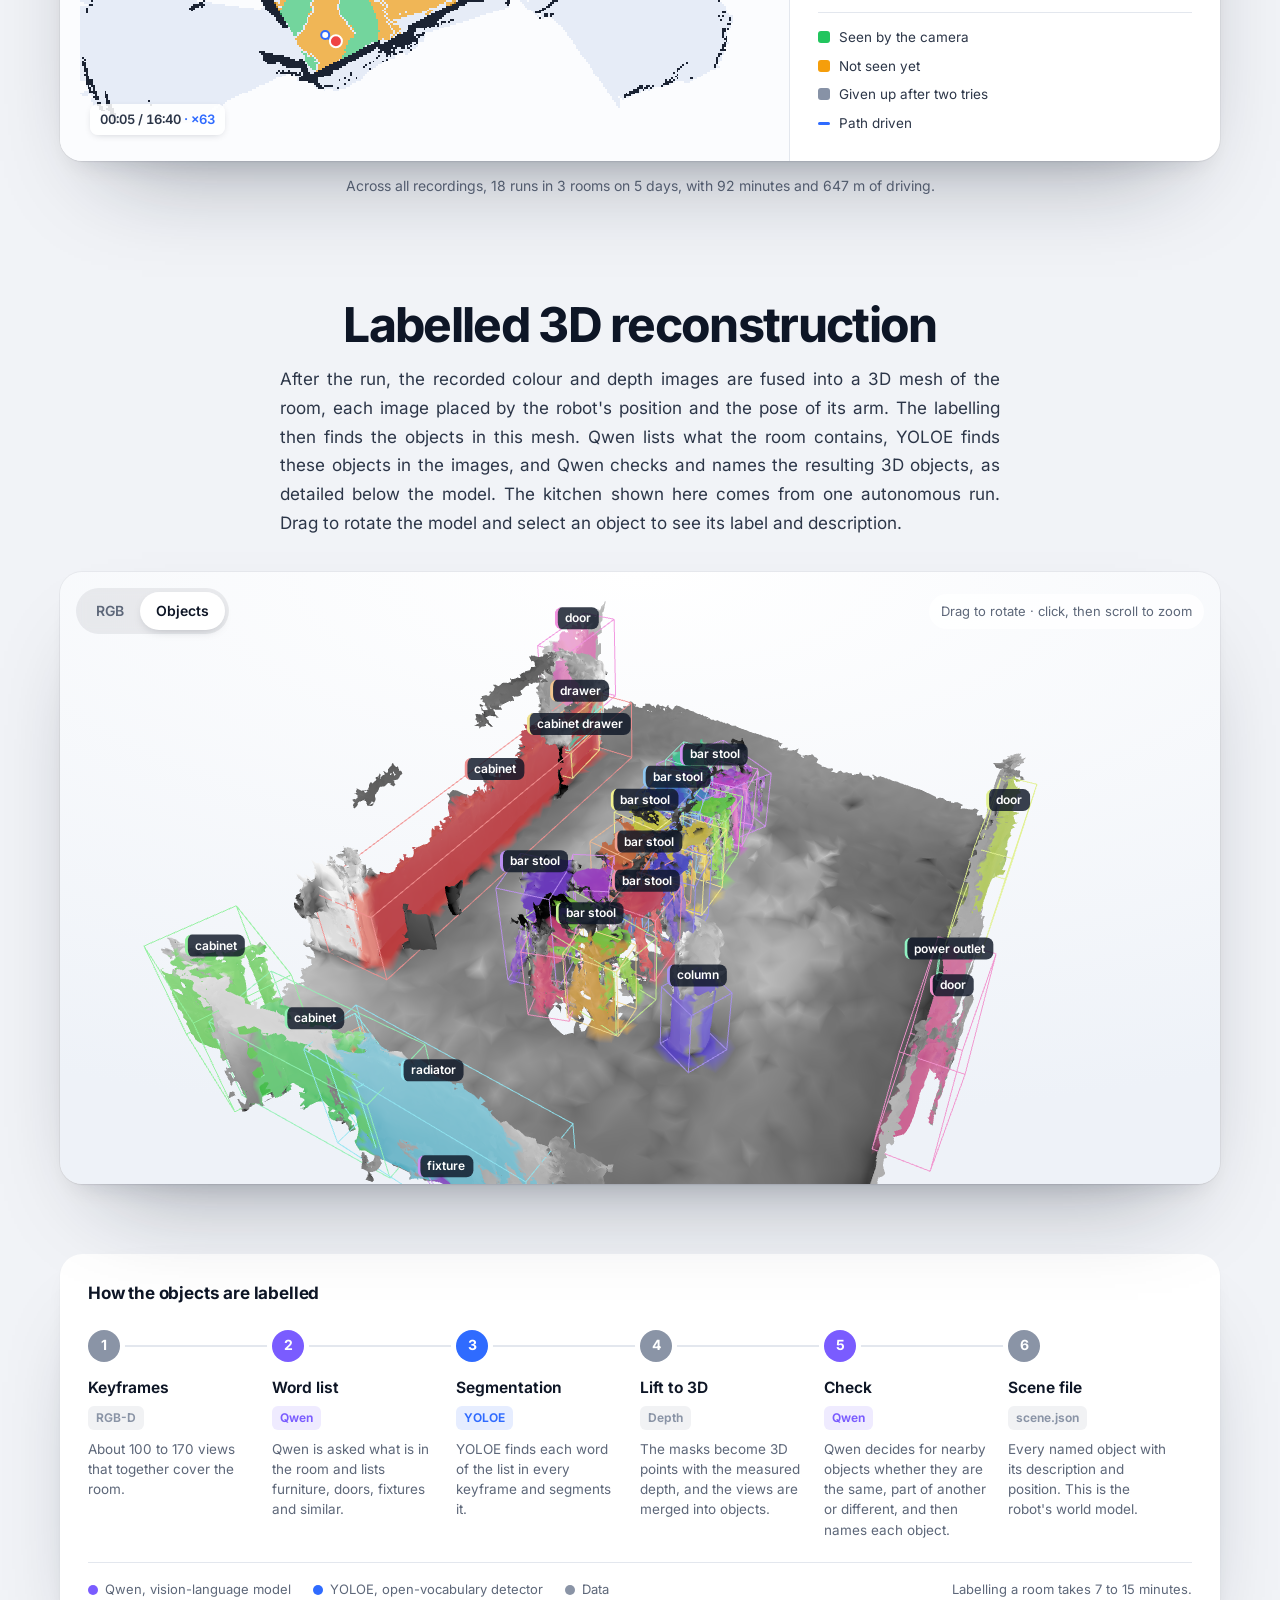
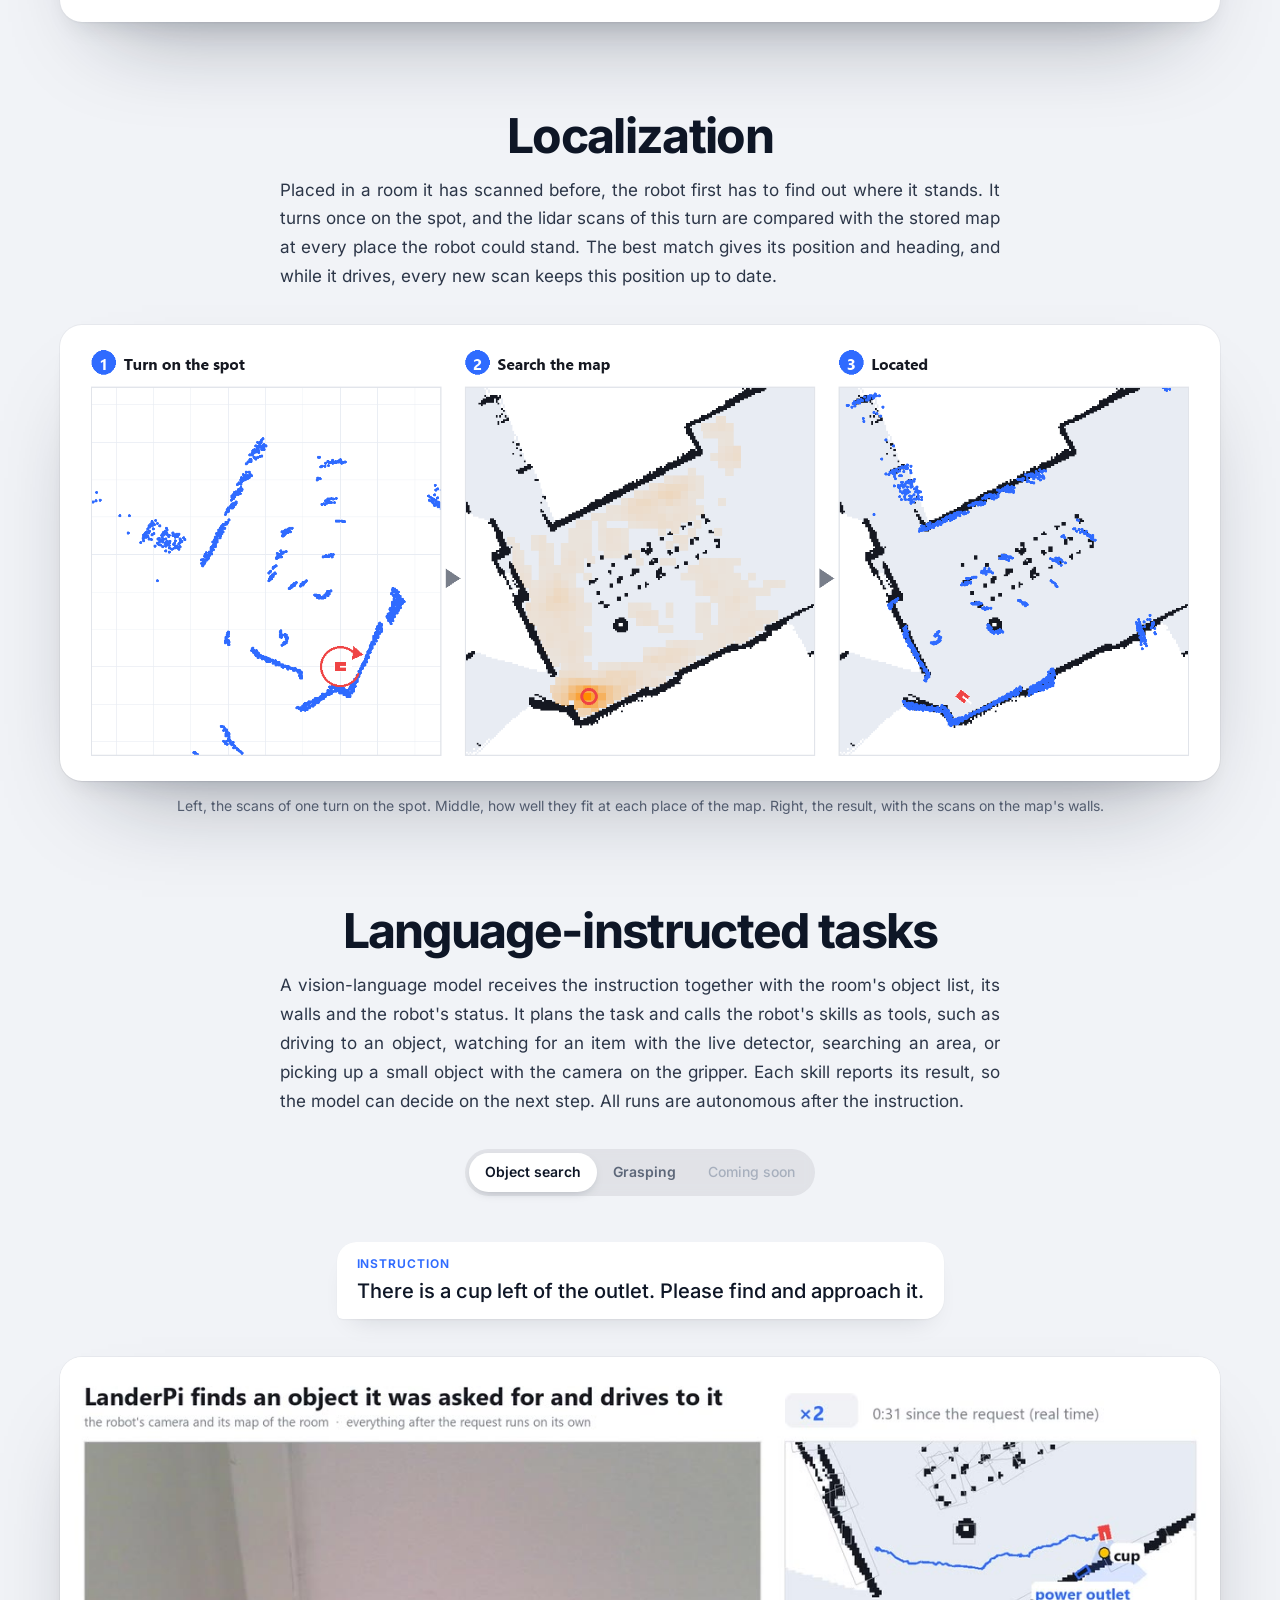
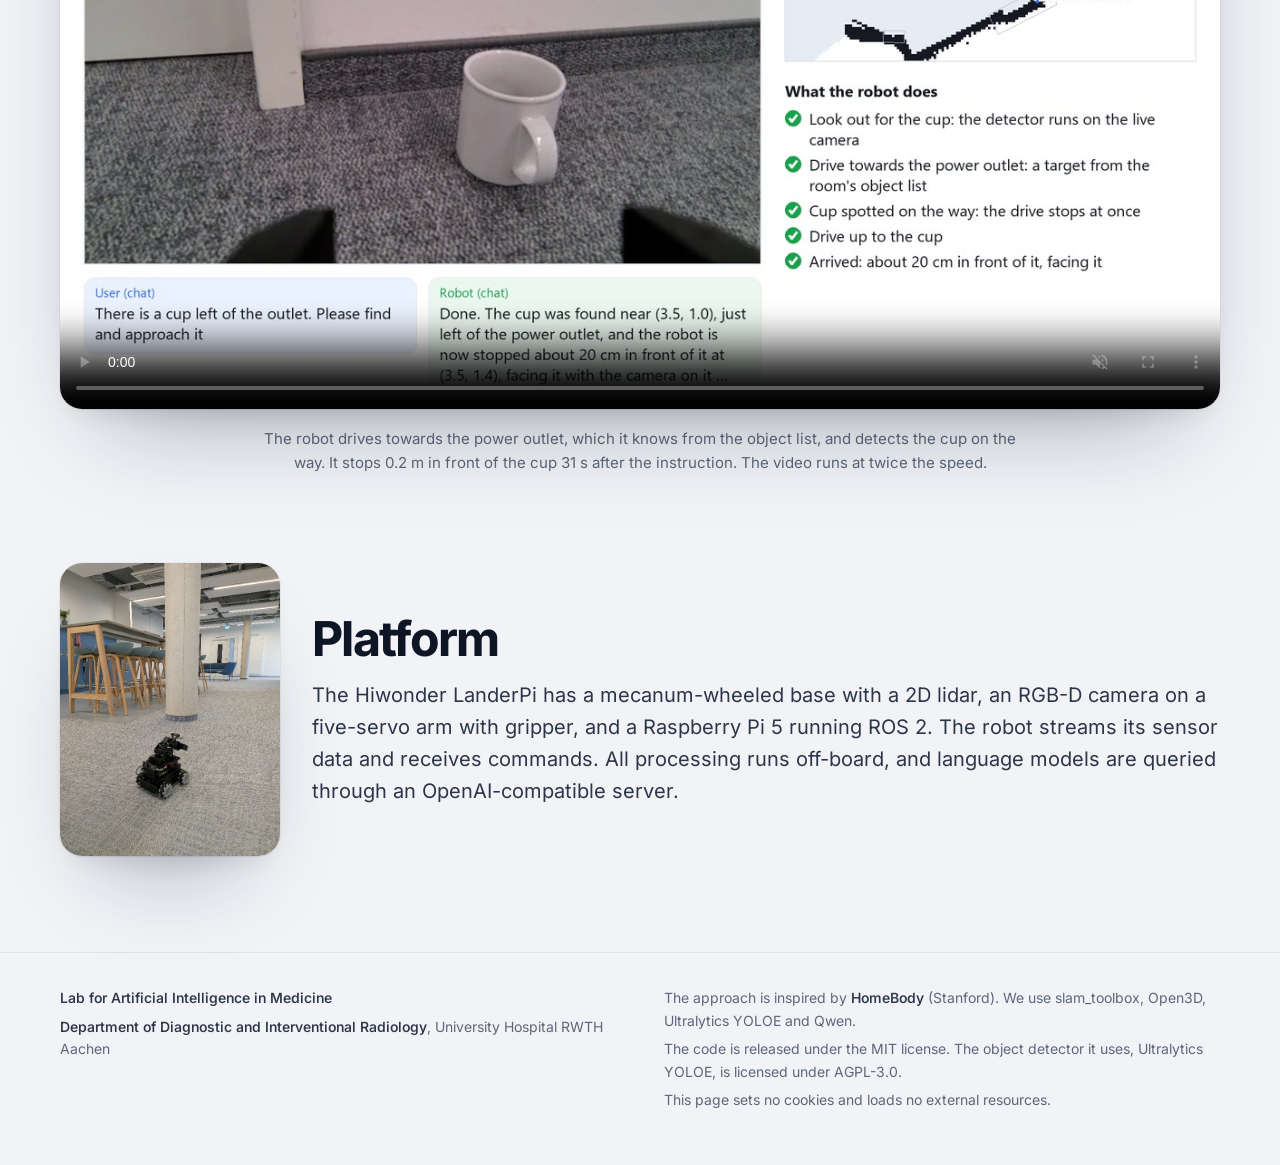
==== commit 83349ec7: "Project page: explanations in the sections, a localization section, replay without controls Each sec" ====
--- a/index.html
+++ b/index.html
@@ -12,7 +12,7 @@
   <meta property="og:image" content="assets/media/teaser.jpg">
   <link rel="icon" href="assets/media/lab-logo.svg" type="image/svg+xml">
   <link rel="preload" href="assets/fonts/inter-latin-wght-normal.woff2" as="font" type="font/woff2" crossorigin>
-  <link rel="stylesheet" href="assets/css/site.css">
+  <link rel="stylesheet" href="assets/css/site.css?v=3">
   <script type="importmap">
     { "imports": { "three": "./assets/vendor/three/three.module.min.js",
                    "three/addons/controls/OrbitControls.js": "./assets/vendor/three/OrbitControls.js" } }
@@ -30,6 +30,7 @@
         <a class="link" href="#method">Method</a>
         <a class="link" href="#runs">Runs</a>
         <a class="link" href="#reconstruction">Reconstruction</a>
+        <a class="link" href="#localization">Localization</a>
         <a class="link" href="#tasks">Tasks</a>
         <a class="btn small" href="https://github.com/TruhnLab/MedicalEmbodiment_ScanLabelAct">
           <svg viewBox="0 0 16 16" fill="currentColor" aria-hidden="true"><path d="M8 0a8 8 0 0 0-2.53 15.59c.4.07.55-.17.55-.38v-1.33c-2.23.48-2.7-1.07-2.7-1.07-.36-.92-.89-1.17-.89-1.17-.73-.5.06-.49.06-.49.8.06 1.23.83 1.23.83.72 1.22 1.88.87 2.34.66.07-.52.28-.87.5-1.07-1.78-.2-3.65-.89-3.65-3.95 0-.87.31-1.59.82-2.15-.08-.2-.36-1.02.08-2.12 0 0 .67-.21 2.2.82a7.6 7.6 0 0 1 4 0c1.53-1.04 2.2-.82 2.2-.82.44 1.1.16 1.92.08 2.12.51.56.82 1.28.82 2.15 0 3.07-1.87 3.75-3.65 3.95.29.25.54.73.54 1.48v2.2c0 .21.15.46.55.38A8 8 0 0 0 8 0Z"/></svg>
@@ -95,11 +96,11 @@
             vision-language model lists the objects, an open-vocabulary detector locates them, and the detections are
             merged into 3D objects.</p><p class="more">Interactive model ↓</p></div>
         </a>
-        <div class="step reveal" style="--d:.16s">
+        <a class="step reveal" href="#localization" style="--d:.16s">
           <div class="pic"><img src="assets/media/localization.png" alt="Lidar scans of one rotation, the match score over the map, and the resulting pose" loading="lazy" style="object-fit:contain;padding:10px"></div>
           <div class="txt"><h3><span>3</span>Localization</h3><p>In a known room, the lidar scans of one rotation in place
-            are matched against the stored map.</p></div>
-        </div>
+            are matched against the stored map.</p><p class="more">Example ↓</p></div>
+        </a>
         <a class="step reveal" href="#tasks" style="--d:.24s">
           <div class="pic tools" aria-label="Some of the tools available to the vision-language model">
             <span class="hot">drive_to_object</span><span>turn_to_object</span><span>look_at</span>
@@ -121,9 +122,11 @@
     <section id="runs" class="wide">
       <div class="head center narrow reveal">
         <h2>Exploration runs</h2>
-        <p class="lead">For each of the three rooms we scanned, the best run is replayed with its lidar map, the path
-          driven and the surfaces its camera had to see. The robot keeps exploring until every reachable surface has
-          been seen or given up after two tries.</p>
+        <p class="explain">The robot explores an unknown room on its own while a 2D map is built from its lidar. A
+          live model of what the depth camera has seen marks the surfaces of floor, walls and furniture that are still
+          missing, and the robot drives to viewpoints for them along the shortest route. It stops when no unexplored
+          area is left and every reachable surface has been seen or given up after two visits. Below, the best run in
+          each of the three rooms we scanned is replayed with its map, the path driven and these surfaces.</p>
       </div>
       <div class="tabs reveal">
         <div class="seg" role="tablist" aria-label="Rooms" id="runTabs"><span class="pill" aria-hidden="true"></span></div>
@@ -131,13 +134,7 @@
       <div class="float runview settle" id="runView">
         <div class="map">
           <canvas id="runCanvas" role="img" aria-label="Replay of the run with the map, the path driven and the surfaces the camera has seen"></canvas>
-          <div class="player">
-            <button type="button" class="play" id="runPlay" aria-label="Play">
-              <svg viewBox="0 0 16 16" aria-hidden="true"><path class="i-play" d="M4 2.5v11l9-5.5z"/><path class="i-pause" d="M3.5 2.5h3v11h-3zM9.5 2.5h3v11h-3z"/></svg>
-            </button>
-            <input type="range" id="runTime" min="0" max="1000" value="0" aria-label="Time in the run">
-            <span id="runClock"></span>
-          </div>
+          <span class="runclock" id="runClock"></span>
         </div>
         <div class="side">
           <h3 id="runTitle"></h3>
@@ -157,8 +154,11 @@
     <section id="reconstruction" class="wide">
       <div class="head center narrow reveal">
         <h2>Labelled 3D reconstruction</h2>
-        <p class="lead">Reconstruction of a kitchen from one autonomous run, with the objects found by the labelling
-          pipeline. Drag to rotate the model and select an object to see its label and description.</p>
+        <p class="explain">After the run, the recorded colour and depth images are fused into a 3D mesh of the room,
+          each image placed by the robot's position and the pose of its arm. The labelling then finds the objects in
+          this mesh. Qwen lists what the room contains, YOLOE finds these objects in the images, and Qwen checks and
+          names the resulting 3D objects, as detailed below the model. The kitchen shown here comes from one
+          autonomous run. Drag to rotate the model and select an object to see its label and description.</p>
       </div>
       <div class="float room settle" id="roomView">
         <div class="loading" id="roomLoading">Loading the reconstruction …</div>
@@ -198,12 +198,31 @@
       </div>
     </section>
 
+    <!-- ======================= 3 localization ======================= -->
+    <section id="localization" class="wide">
+      <div class="head center narrow reveal">
+        <h2>Localization</h2>
+        <p class="explain">Placed in a room it has scanned before, the robot first has to find out where it stands. It
+          turns once on the spot, and the lidar scans of this turn are compared with the stored map at every place
+          the robot could stand. The best match gives its position and heading, and while it drives, every new scan
+          keeps this position up to date.</p>
+      </div>
+      <figure class="float locfig settle">
+        <img src="assets/media/localization.png" alt="Three panels. The lidar scans of one turn on the spot, how well they fit at each place of the map, and the located robot with its scans on the map's walls" loading="lazy" width="1872" height="704">
+      </figure>
+      <p class="note center reveal">Left, the scans of one turn on the spot. Middle, how well they fit at each place of
+        the map. Right, the result, with the scans on the map's walls.</p>
+    </section>
+
     <!-- ======================= 4 tasks ======================= -->
     <section id="tasks" class="wide">
       <div class="head center narrow reveal">
         <h2>Language-instructed tasks</h2>
-        <p class="lead">A vision-language model receives the room's object list and the robot's state and calls
-          navigation, search and grasping skills as tools. All runs are autonomous after the instruction.</p>
+        <p class="explain">A vision-language model receives the instruction together with the room's object list, its
+          walls and the robot's status. It plans the task and calls the robot's skills as tools, such as driving to an
+          object, watching for an item with the live detector, searching an area, or picking up a small object with the
+          camera on the gripper. Each skill reports its result, so the model can decide on the next step. All runs are
+          autonomous after the instruction.</p>
       </div>
       <div class="tabs reveal">
         <div class="seg" role="tablist" aria-label="Demonstrations" id="demoTabs">
@@ -261,6 +280,6 @@
     </div>
   </footer>
 
-  <script type="module" src="assets/js/site.js"></script>
+  <script type="module" src="assets/js/site.js?v=3"></script>
 </body>
 </html>
--- a/assets/css/site.css
+++ b/assets/css/site.css
@@ -150,6 +150,8 @@
 .kicker { font-size: 13px; font-weight: 650; letter-spacing: .1em; text-transform: uppercase; color: var(--accent); margin: 0 0 10px; }
 h2 { font-size: clamp(30px, 4.4vw, 48px); line-height: 1.08; letter-spacing: -.035em; font-weight: 740; margin: 0 0 14px; }
 .lead { font-size: clamp(17px, 2vw, 20px); color: var(--ink-2); margin: 0; }
+.explain { margin: 6px 0 0; font-size: 17px; line-height: 1.7; color: var(--ink-2); text-align: justify; hyphens: manual; }
+@media (max-width: 640px) { .explain { font-size: 16px; text-align: left; } }
 .center { text-align: center; }
 .head { margin-bottom: 34px; }
 .note { font-size: 14px; color: var(--muted); }
@@ -274,18 +276,13 @@
 /* ---------- exploration runs: one room at a time ---------- */
 .runview { --seen: #22c55e; --todo: #f59e0b; --gave: #8792a6;
   display: grid; grid-template-columns: minmax(0, 1.7fr) minmax(250px, 1fr); }
-.runview .map { display: flex; flex-direction: column; gap: 12px; height: 540px; padding: 18px 20px 16px; background: #fbfcfe; border-right: 1px solid var(--line); }
+.runview .map { display: flex; flex-direction: column; height: 520px; padding: 18px 20px; background: #fbfcfe; border-right: 1px solid var(--line); }
 .runview canvas { flex: 1; min-height: 0; width: 100%; }
-.player { display: flex; align-items: center; gap: 12px; }
-.player .play { flex: none; display: grid; place-items: center; width: 38px; height: 38px; border: 0; border-radius: 50%; cursor: pointer;
-  color: #fff; background: var(--accent); box-shadow: 0 6px 14px -6px rgba(47, 107, 255, .7); }
-.player .play svg { width: 14px; height: 14px; fill: currentColor; }
-.player .play .i-pause, .player .play.on .i-play { display: none; }
-.player .play.on .i-pause { display: inline; }
-.player input[type="range"] { flex: 1; min-width: 0; accent-color: var(--accent); }
-.player span { flex: none; font-size: 13px; color: var(--muted); font-variant-numeric: tabular-nums; }
-.player span em { font-style: normal; }
-@media (max-width: 480px) { .player span em { display: none; } }
+.runview .map { position: relative; cursor: pointer; }
+.runclock { position: absolute; left: 30px; bottom: 26px; font-size: 13px; font-weight: 600; color: var(--ink-2);
+  font-variant-numeric: tabular-nums; background: rgba(255, 255, 255, .88); padding: 5px 10px; border-radius: 8px;
+  box-shadow: 0 2px 8px -4px rgba(14, 22, 38, .3); pointer-events: none; }
+.runclock em { font-style: normal; color: var(--accent); }
 .runview .side { padding: 26px 28px; display: flex; flex-direction: column; gap: 14px; }
 .runview h3 { margin: 0; font-size: 20px; letter-spacing: -.01em; }
 .runview h3 small { display: block; font-size: 14px; font-weight: 500; color: var(--muted); letter-spacing: 0; margin-top: 2px; }
@@ -300,8 +297,13 @@
 .runview .legend .path { height: 3px; vertical-align: 3px; border-radius: 2px; background: var(--accent); }
 @media (max-width: 720px) {
   .runview { grid-template-columns: 1fr; }
-  .runview .map { height: 400px; padding: 14px; border-right: 0; border-bottom: 1px solid var(--line); }
-}
+  .runview .map { height: 360px; padding: 12px; border-right: 0; border-bottom: 1px solid var(--line); }
+  .runclock { left: 18px; bottom: 16px; font-size: 12px; }
+}
+
+.locfig { margin: 0; padding: 18px 22px; }
+.locfig img { width: 100%; height: auto; }
+#localization .note { margin: 14px 0 0; }
 
 .robot-photo { display: grid; grid-template-columns: 220px 1fr; gap: 32px; align-items: center; }
 .robot-photo .float { border-radius: var(--radius); }
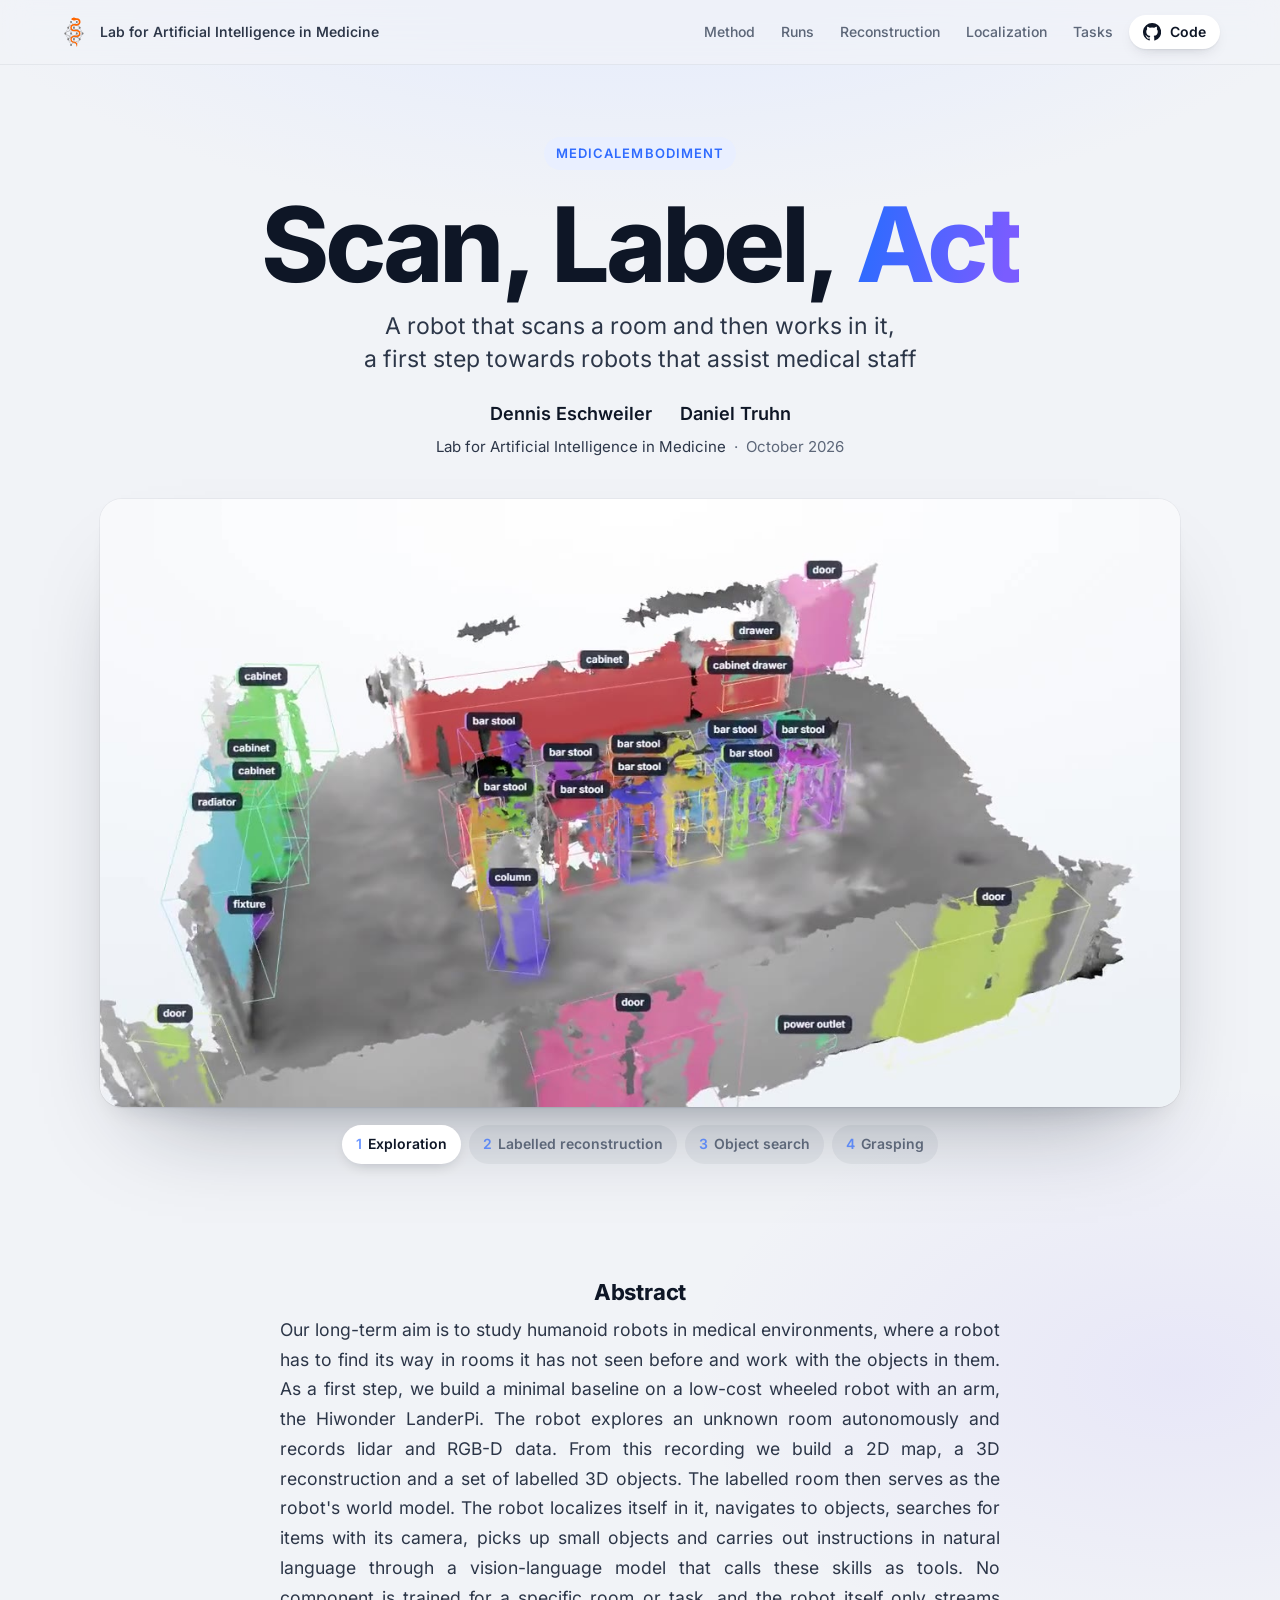
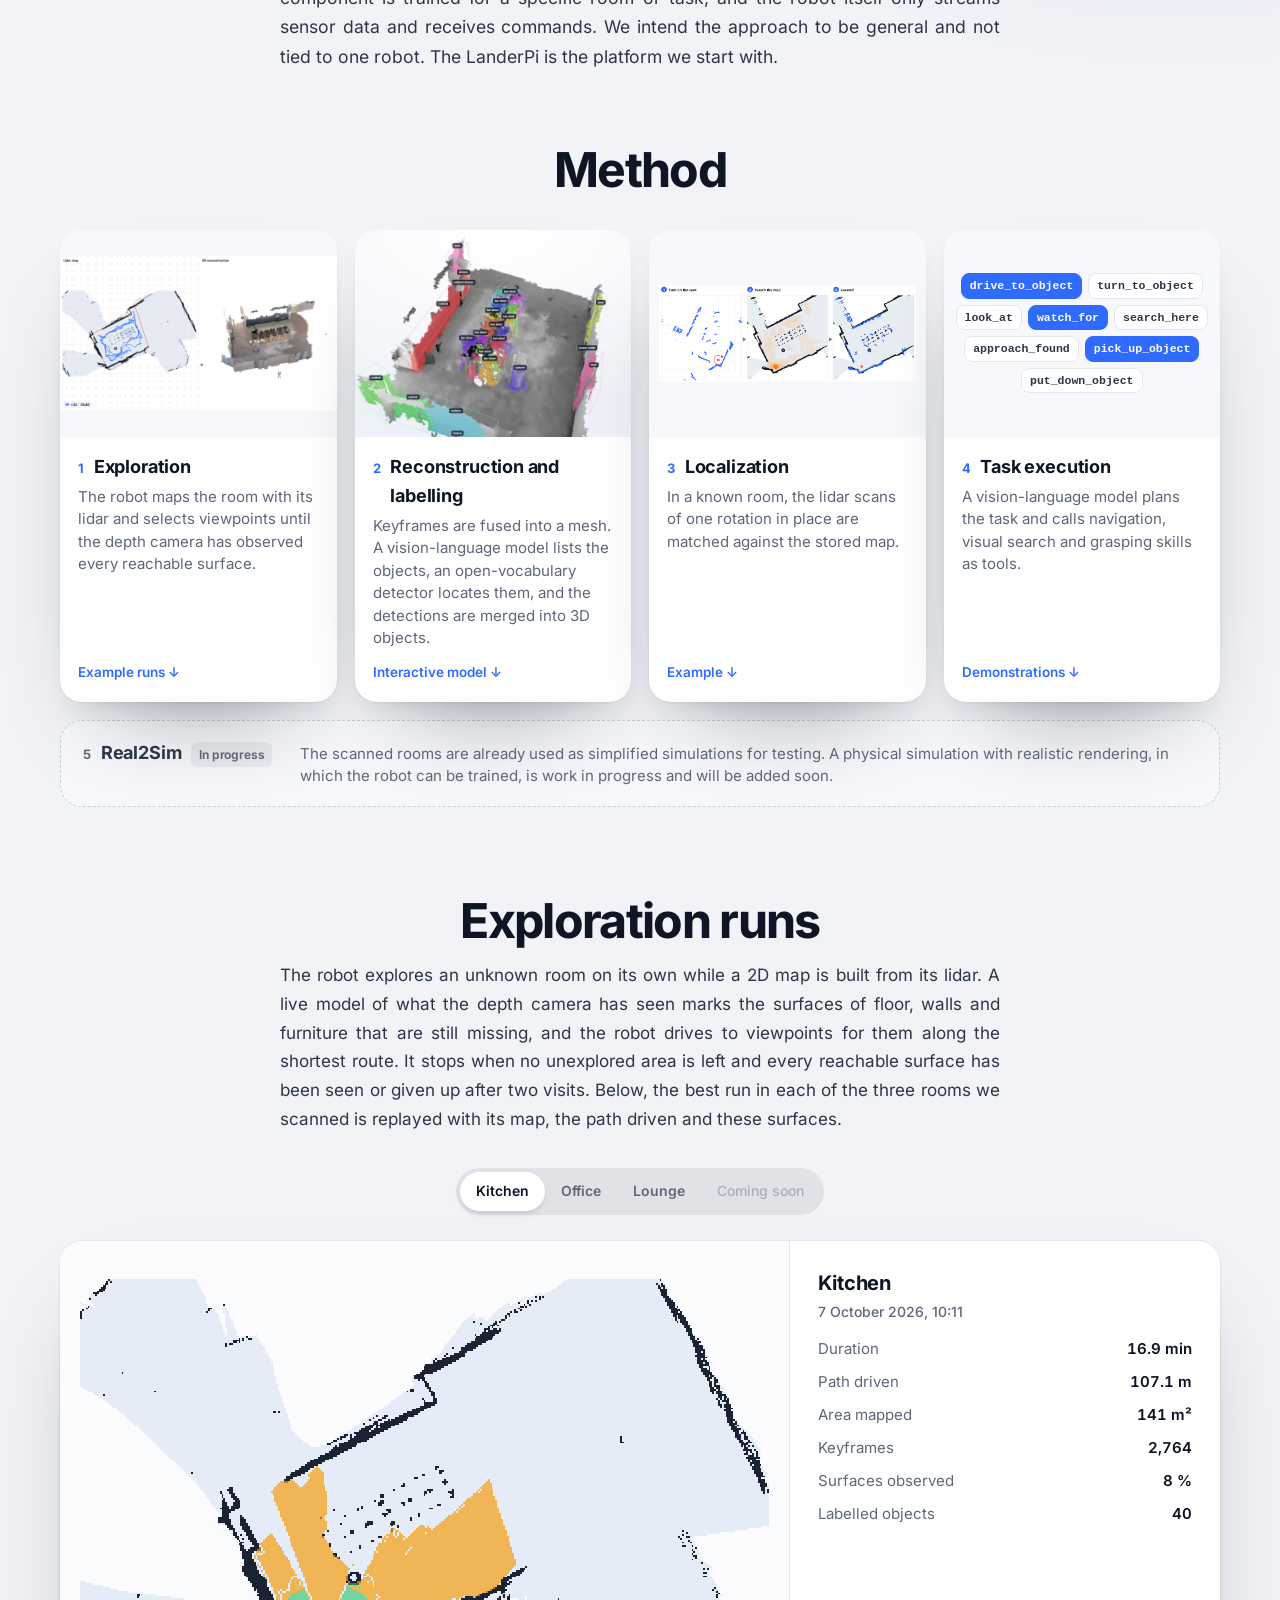
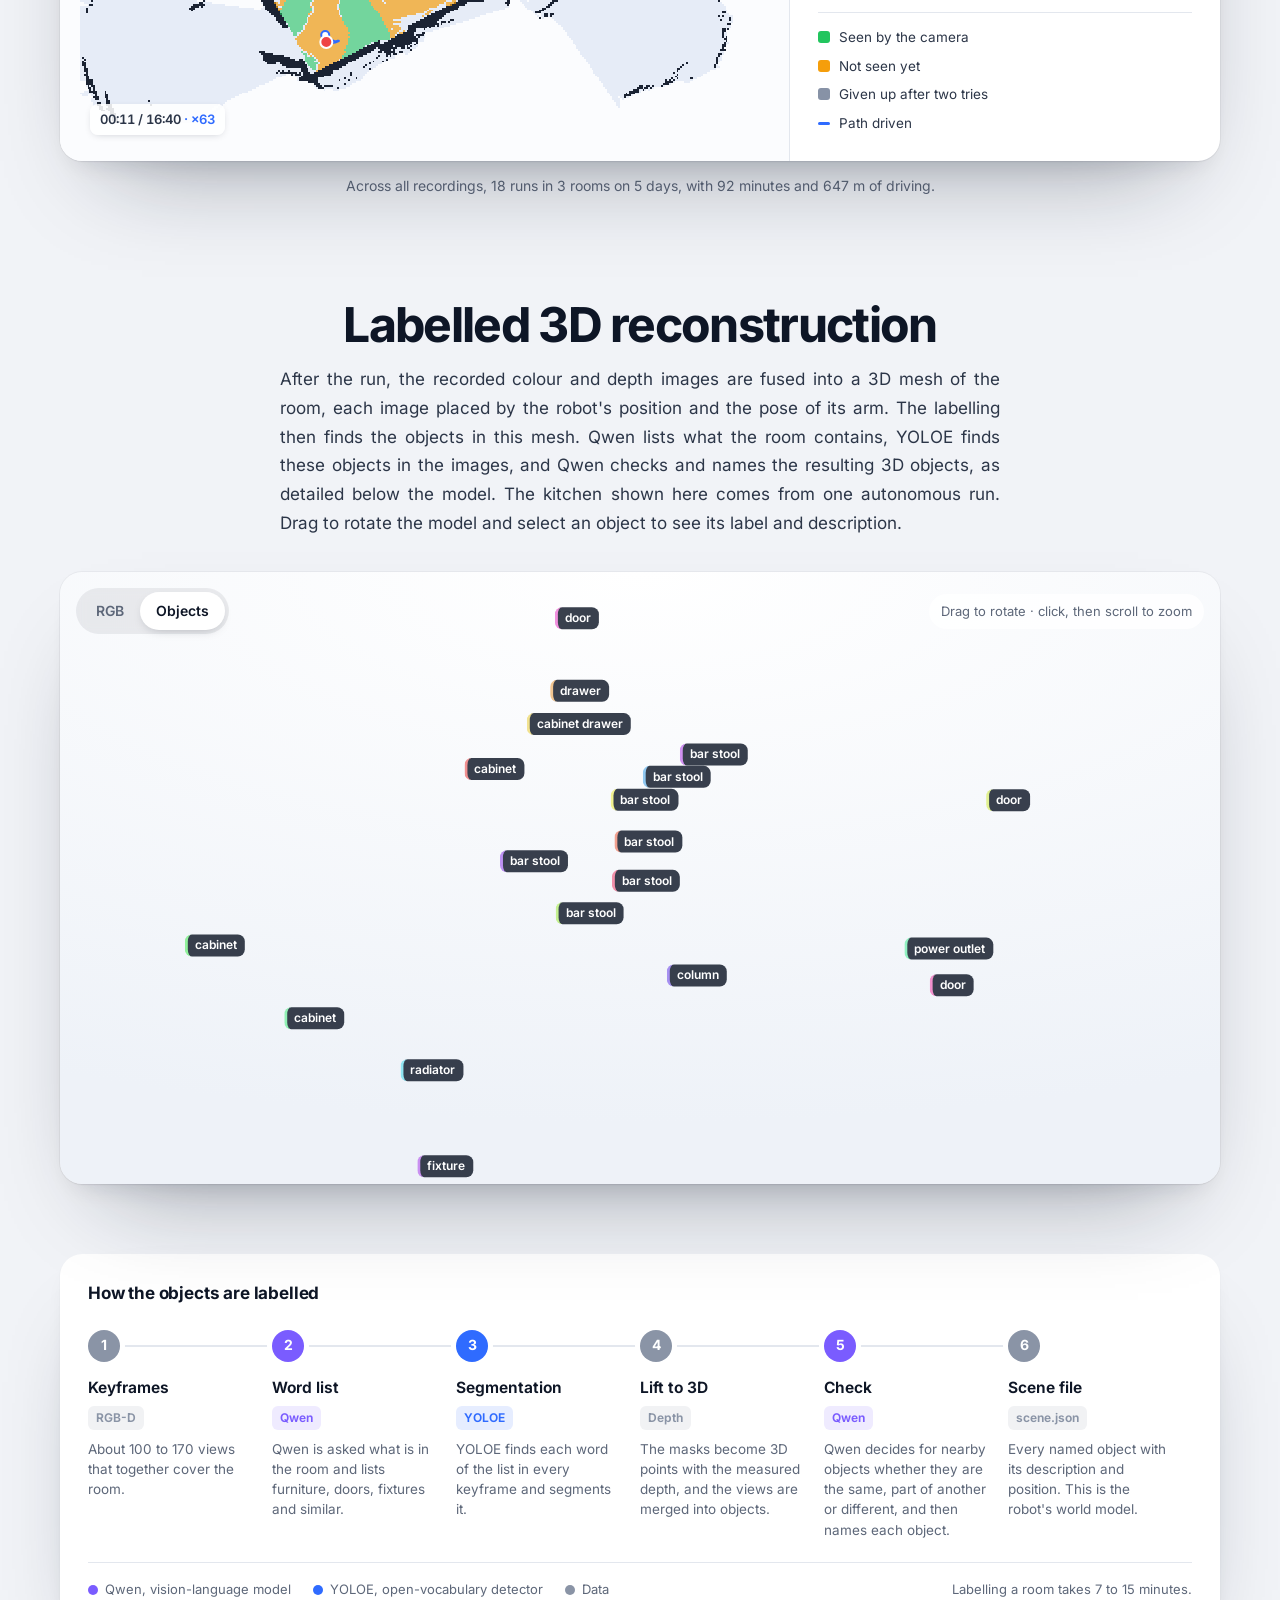
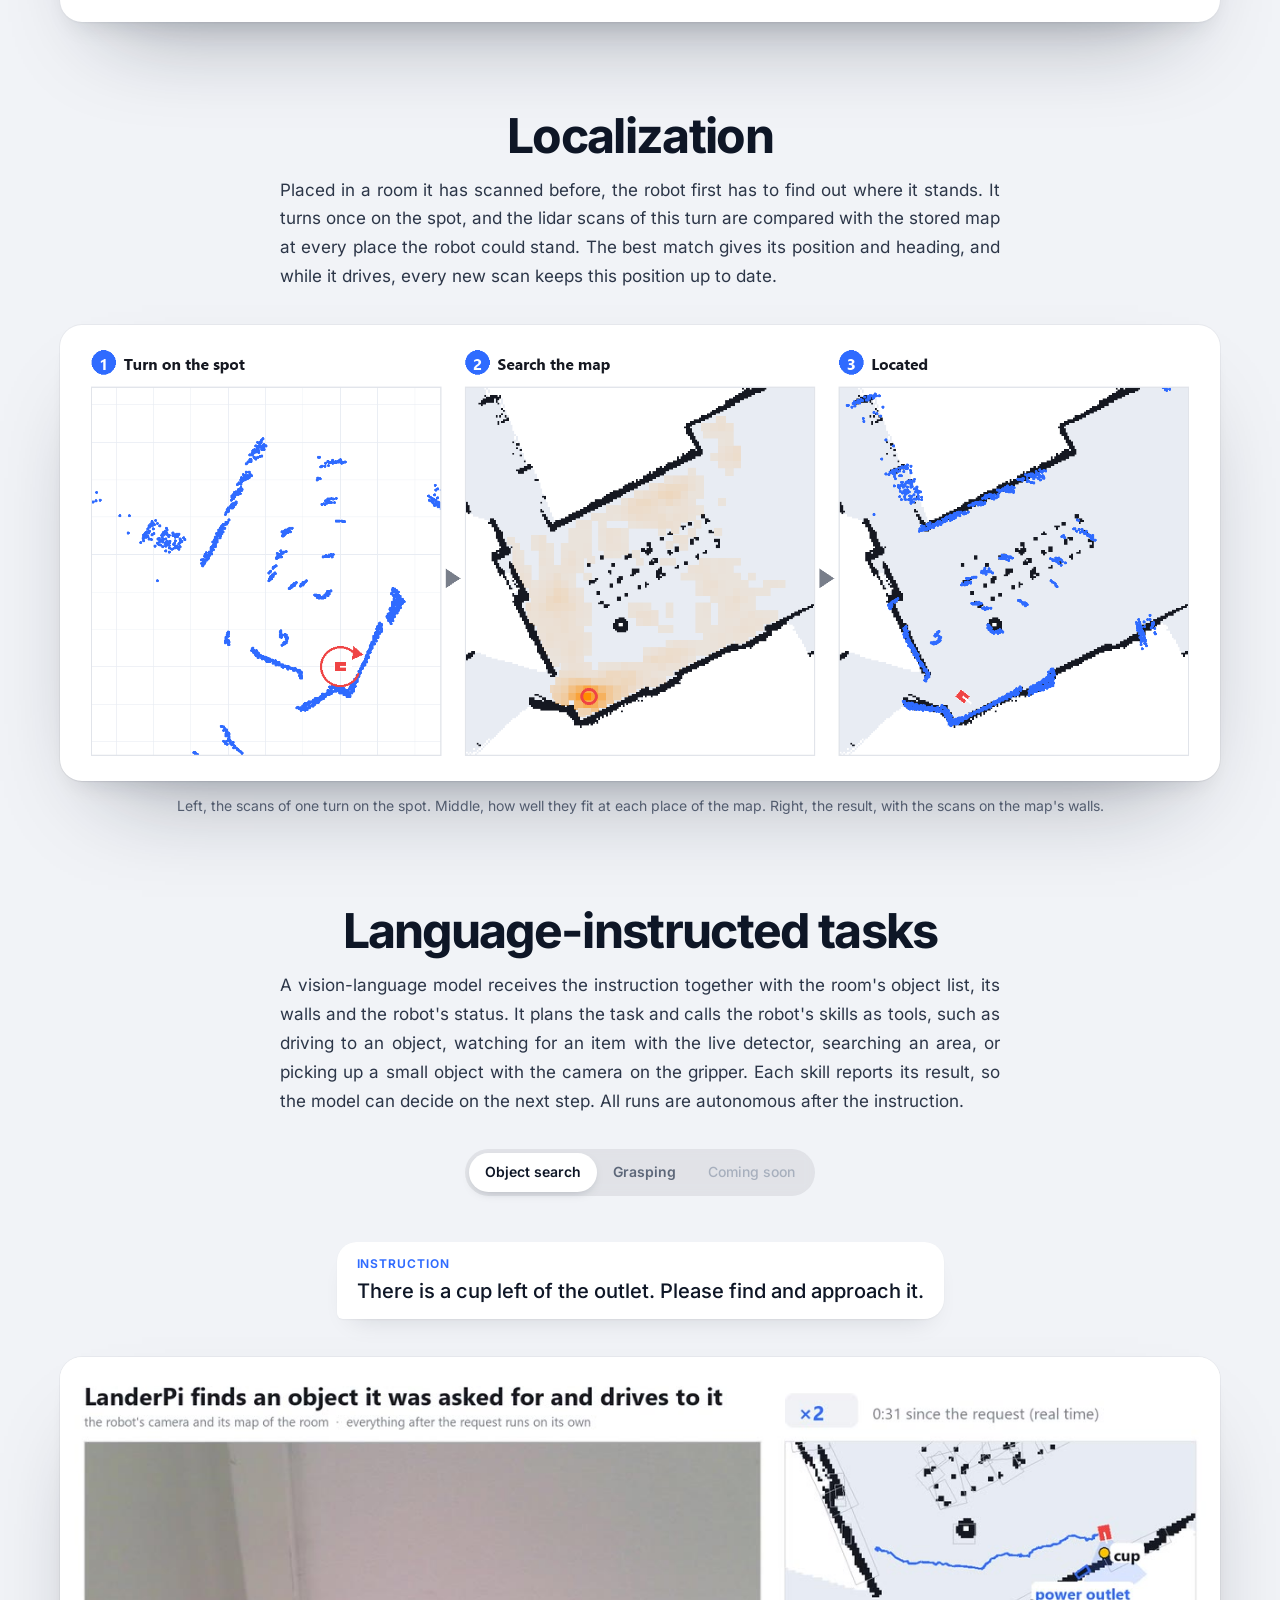
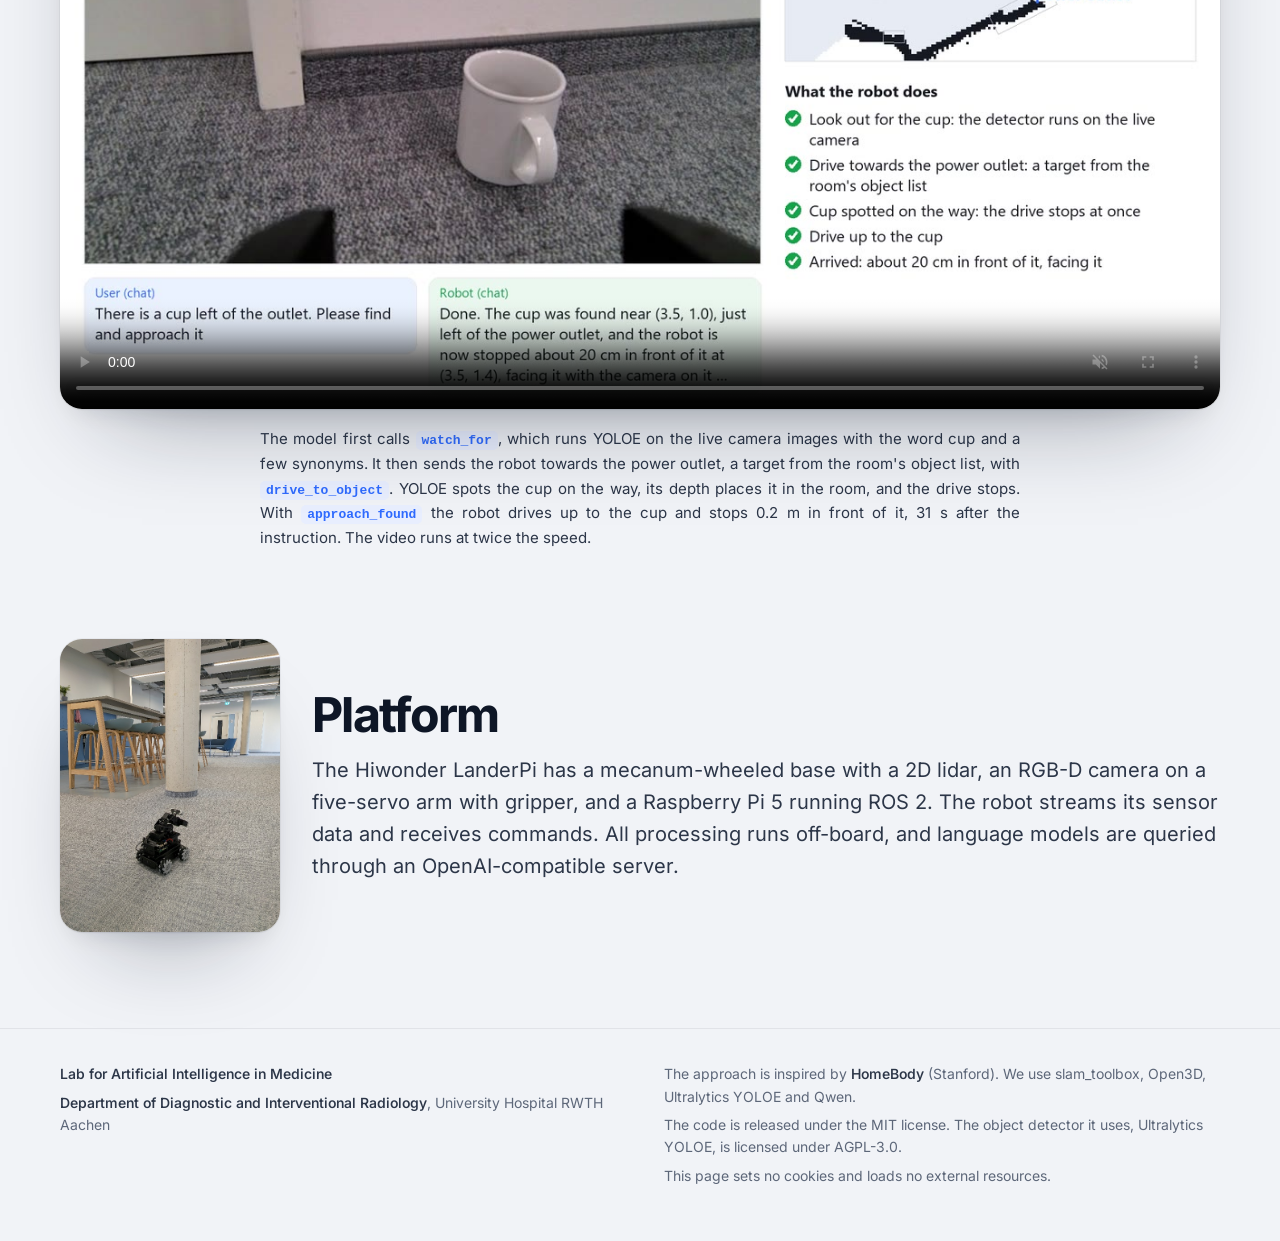
==== commit 1d926706: "Project page: how the two task runs work, under their videos The captions follow the runs' own logs:" ====
--- a/index.html
+++ b/index.html
@@ -12,7 +12,7 @@
   <meta property="og:image" content="assets/media/teaser.jpg">
   <link rel="icon" href="assets/media/lab-logo.svg" type="image/svg+xml">
   <link rel="preload" href="assets/fonts/inter-latin-wght-normal.woff2" as="font" type="font/woff2" crossorigin>
-  <link rel="stylesheet" href="assets/css/site.css?v=3">
+  <link rel="stylesheet" href="assets/css/site.css?v=4">
   <script type="importmap">
     { "imports": { "three": "./assets/vendor/three/three.module.min.js",
                    "three/addons/controls/OrbitControls.js": "./assets/vendor/three/OrbitControls.js" } }
@@ -236,16 +236,22 @@
         <div class="ask"><p class="bubble"><span class="who">Instruction</span>There is a cup left of the outlet. Please find and approach it.</p></div>
         <div class="float settle"><video src="assets/media/find.mp4" poster="assets/media/find.jpg" controls muted loop playsinline preload="metadata"
              aria-label="The robot drives towards the power outlet, detects the cup on the way and stops in front of it"></video></div>
-        <p class="outcome">The robot drives towards the power outlet, which it knows from the object list, and detects the
-          cup on the way. It stops 0.2&nbsp;m in front of the cup 31&nbsp;s after the instruction. The video runs at
-          twice the speed.</p>
+        <p class="outcome">The model first calls <code>watch_for</code>, which runs YOLOE on the live camera images with
+          the word cup and a few synonyms. It then sends the robot towards the power outlet, a target from the room's
+          object list, with <code>drive_to_object</code>. YOLOE spots the cup on the way, its depth places it in the room,
+          and the drive stops. With <code>approach_found</code> the robot drives up to the cup and stops 0.2&nbsp;m in
+          front of it, 31&nbsp;s after the instruction. The video runs at twice the speed.</p>
       </div>
       <div class="demo" id="demo-pick" role="tabpanel" hidden>
         <div class="ask"><p class="bubble"><span class="who">Instruction</span>I moved it a bit. Please pick it up again.</p></div>
         <div class="float"><video src="assets/media/pick.mp4" poster="assets/media/pick.jpg" controls muted loop playsinline preload="none"
              aria-label="The robot detects a red cube, approaches it, centres the gripper over it and lifts it"></video></div>
-        <p class="outcome">The robot detects the 30&nbsp;mm cube at its new position, centres the gripper over it using the
-          camera on the arm and lifts it 66&nbsp;s after the instruction.</p>
+        <p class="outcome">The model calls <code>watch_for</code> and <code>search_here</code>. YOLOE finds the cube in the
+          camera images, an image check with Qwen confirms that it is the requested item, and <code>approach_found</code>
+          drives the robot up to it. <code>pick_up_object</code> then steers by the camera on the gripper. Since camera
+          and gripper are rigidly connected, the gripper is right above the cube when the cube appears at a taught spot
+          in the image. Base and arm move until it sits there, then the arm goes down in guarded steps, closes the
+          gripper and lifts the 30&nbsp;mm cube, 66&nbsp;s after the instruction.</p>
       </div>
     </section>
 
--- a/assets/css/site.css
+++ b/assets/css/site.css
@@ -244,7 +244,9 @@
   background: var(--card); box-shadow: var(--shadow); font-size: clamp(17px, 2vw, 20px); font-weight: 520; line-height: 1.4;
 }
 .bubble .who { display: block; font-size: 12px; font-weight: 650; letter-spacing: .08em; text-transform: uppercase; color: var(--accent); margin-bottom: 4px; }
-.outcome { margin: 0 auto; max-width: 760px; font-size: 15px; line-height: 1.6; color: var(--muted); text-align: center; }
+.outcome { margin: 0 auto; max-width: 760px; font-size: 15px; line-height: 1.65; color: var(--ink-2); text-align: justify; hyphens: manual; }
+.outcome code { font: 600 13px/1 ui-monospace, "Cascadia Mono", Menlo, monospace; color: var(--accent); background: var(--accent-soft); padding: 2px 6px; border-radius: 5px; white-space: nowrap; }
+@media (max-width: 640px) { .outcome { text-align: left; } }
 
 /* ---------- how it works ---------- */
 .steps { display: grid; grid-template-columns: repeat(4, 1fr); gap: 18px; }
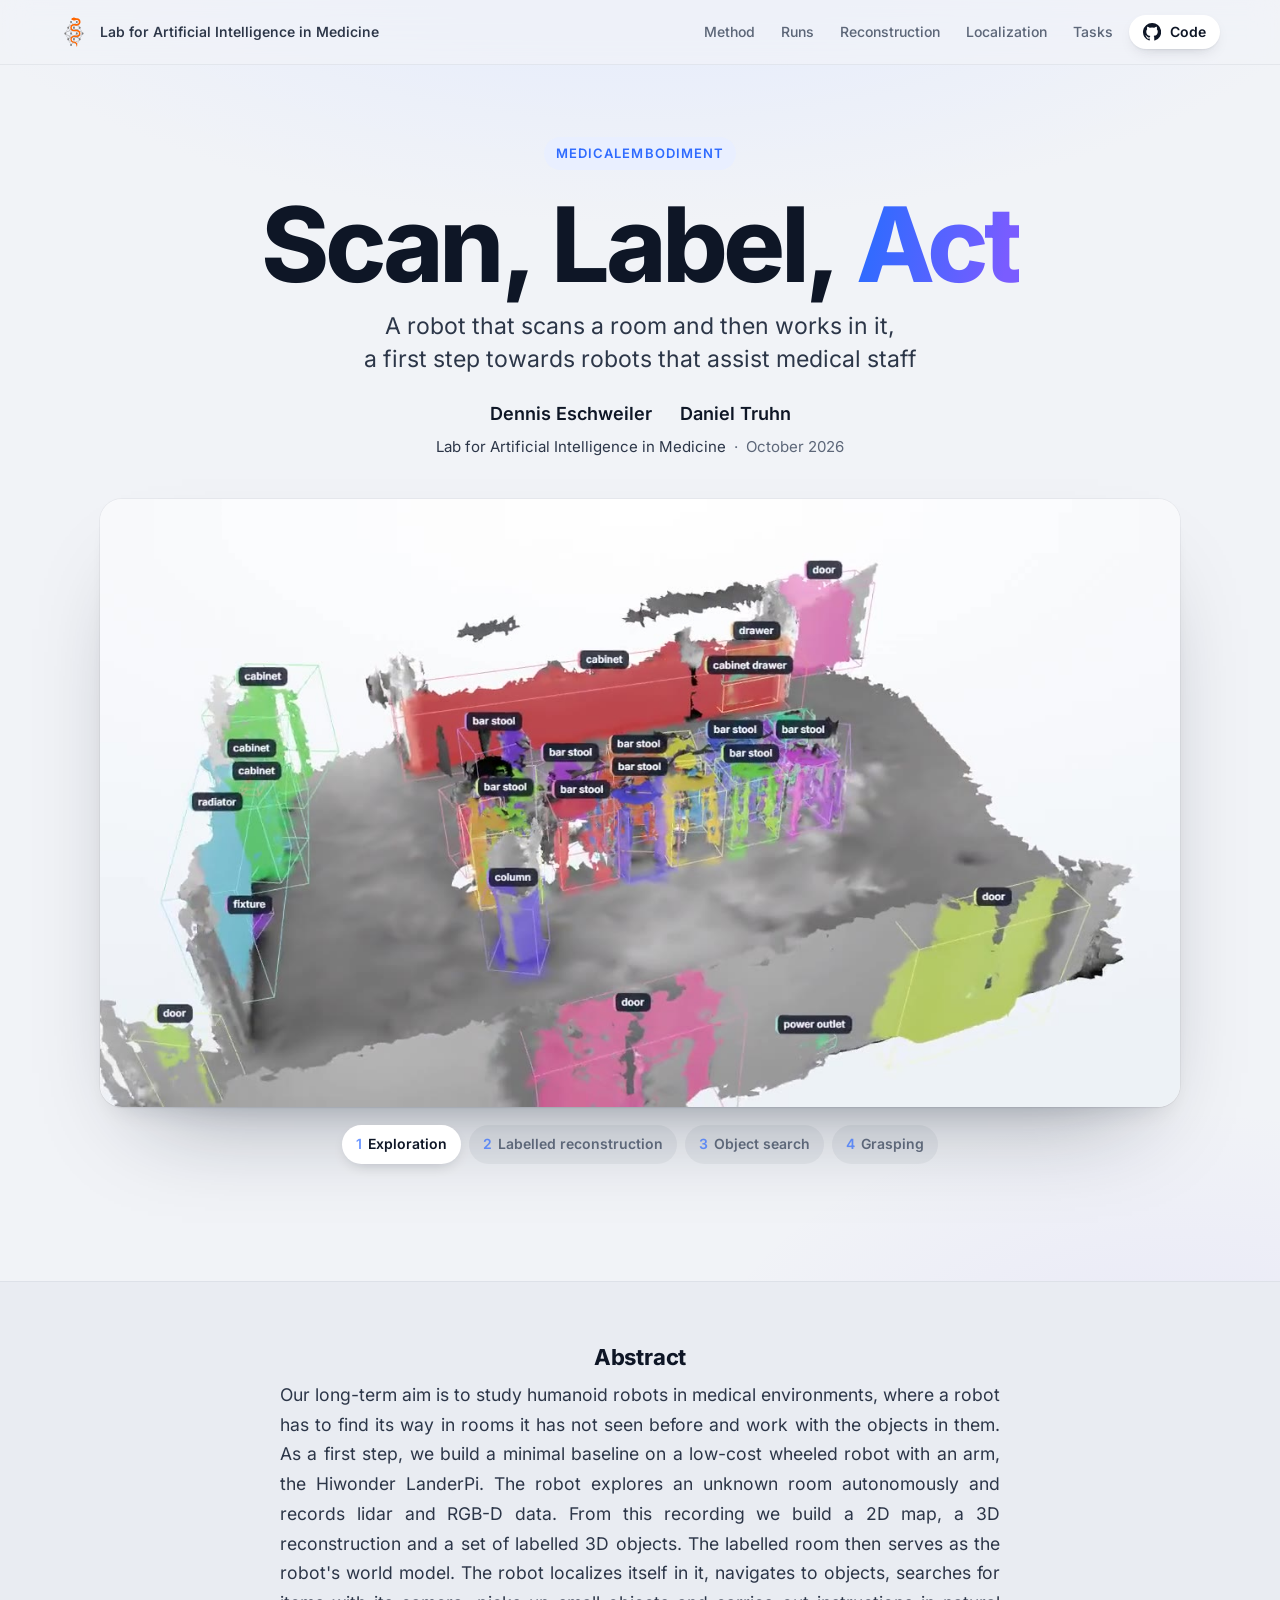
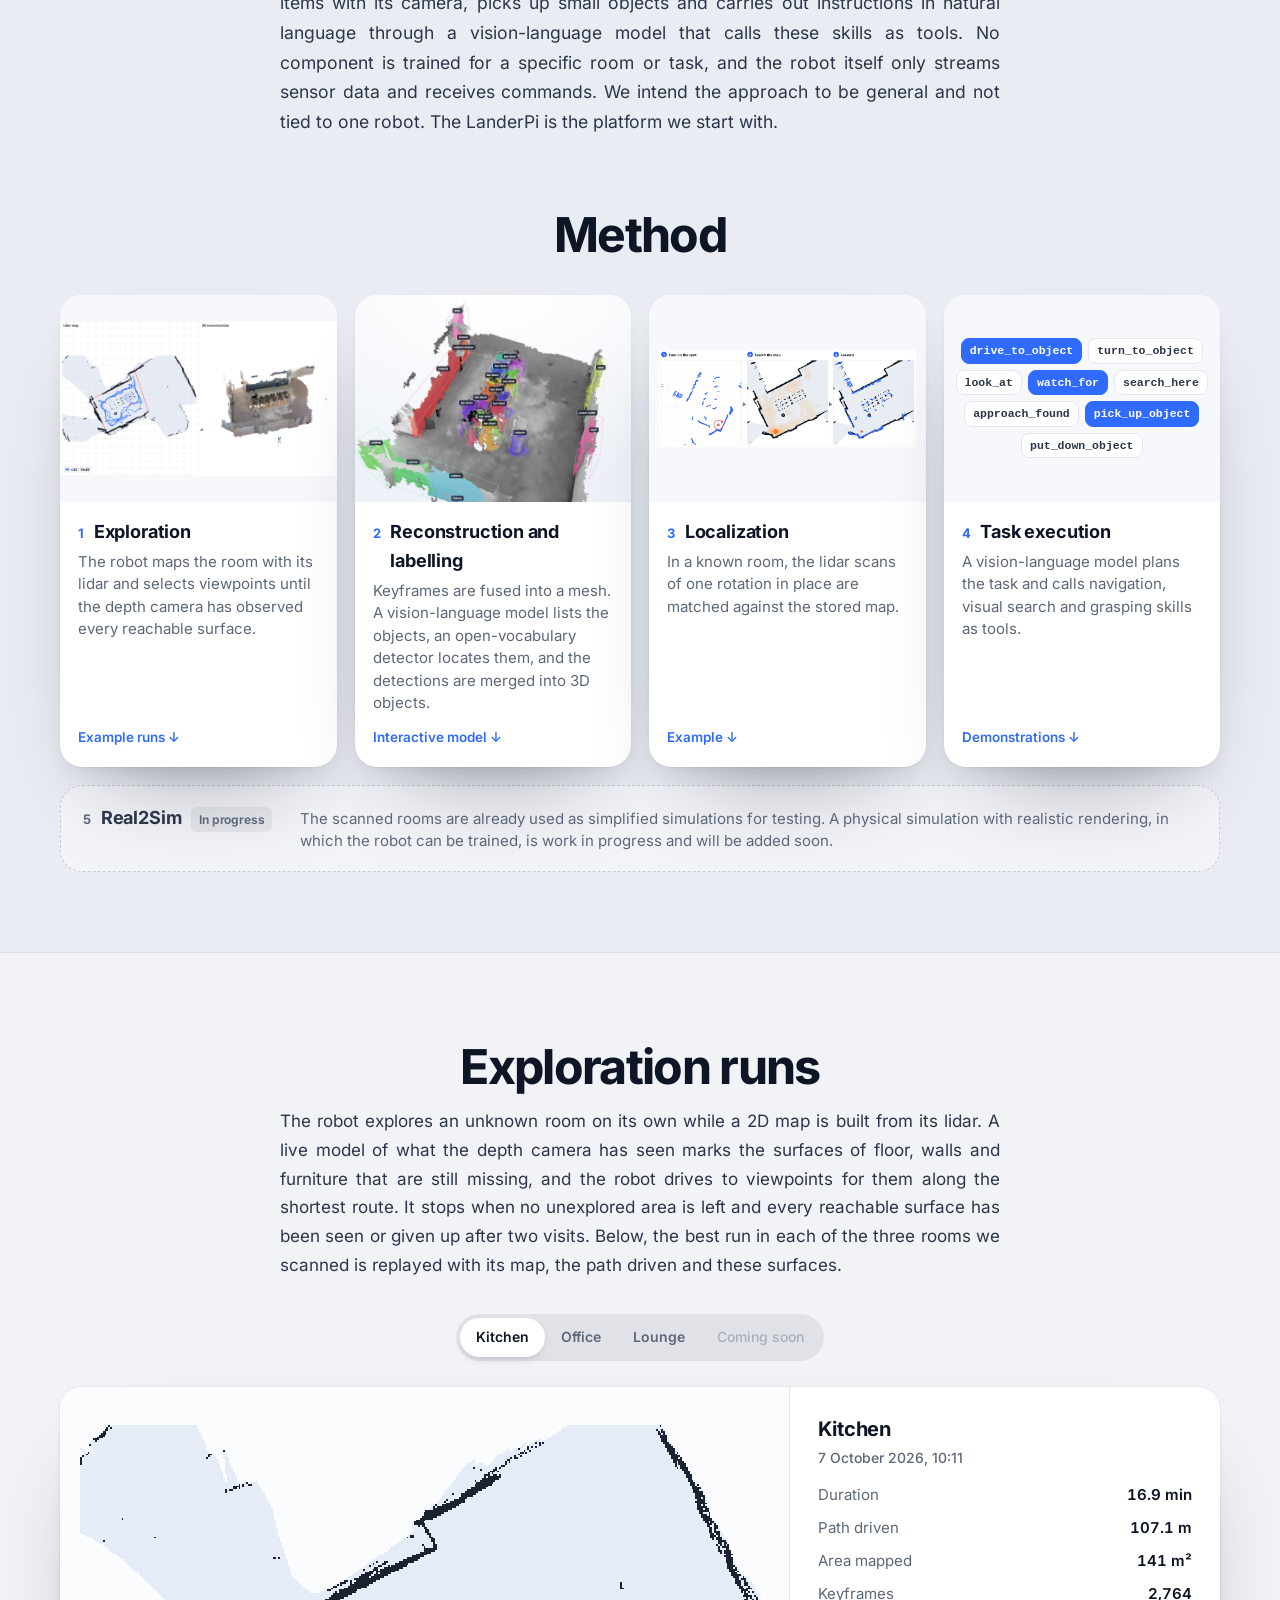
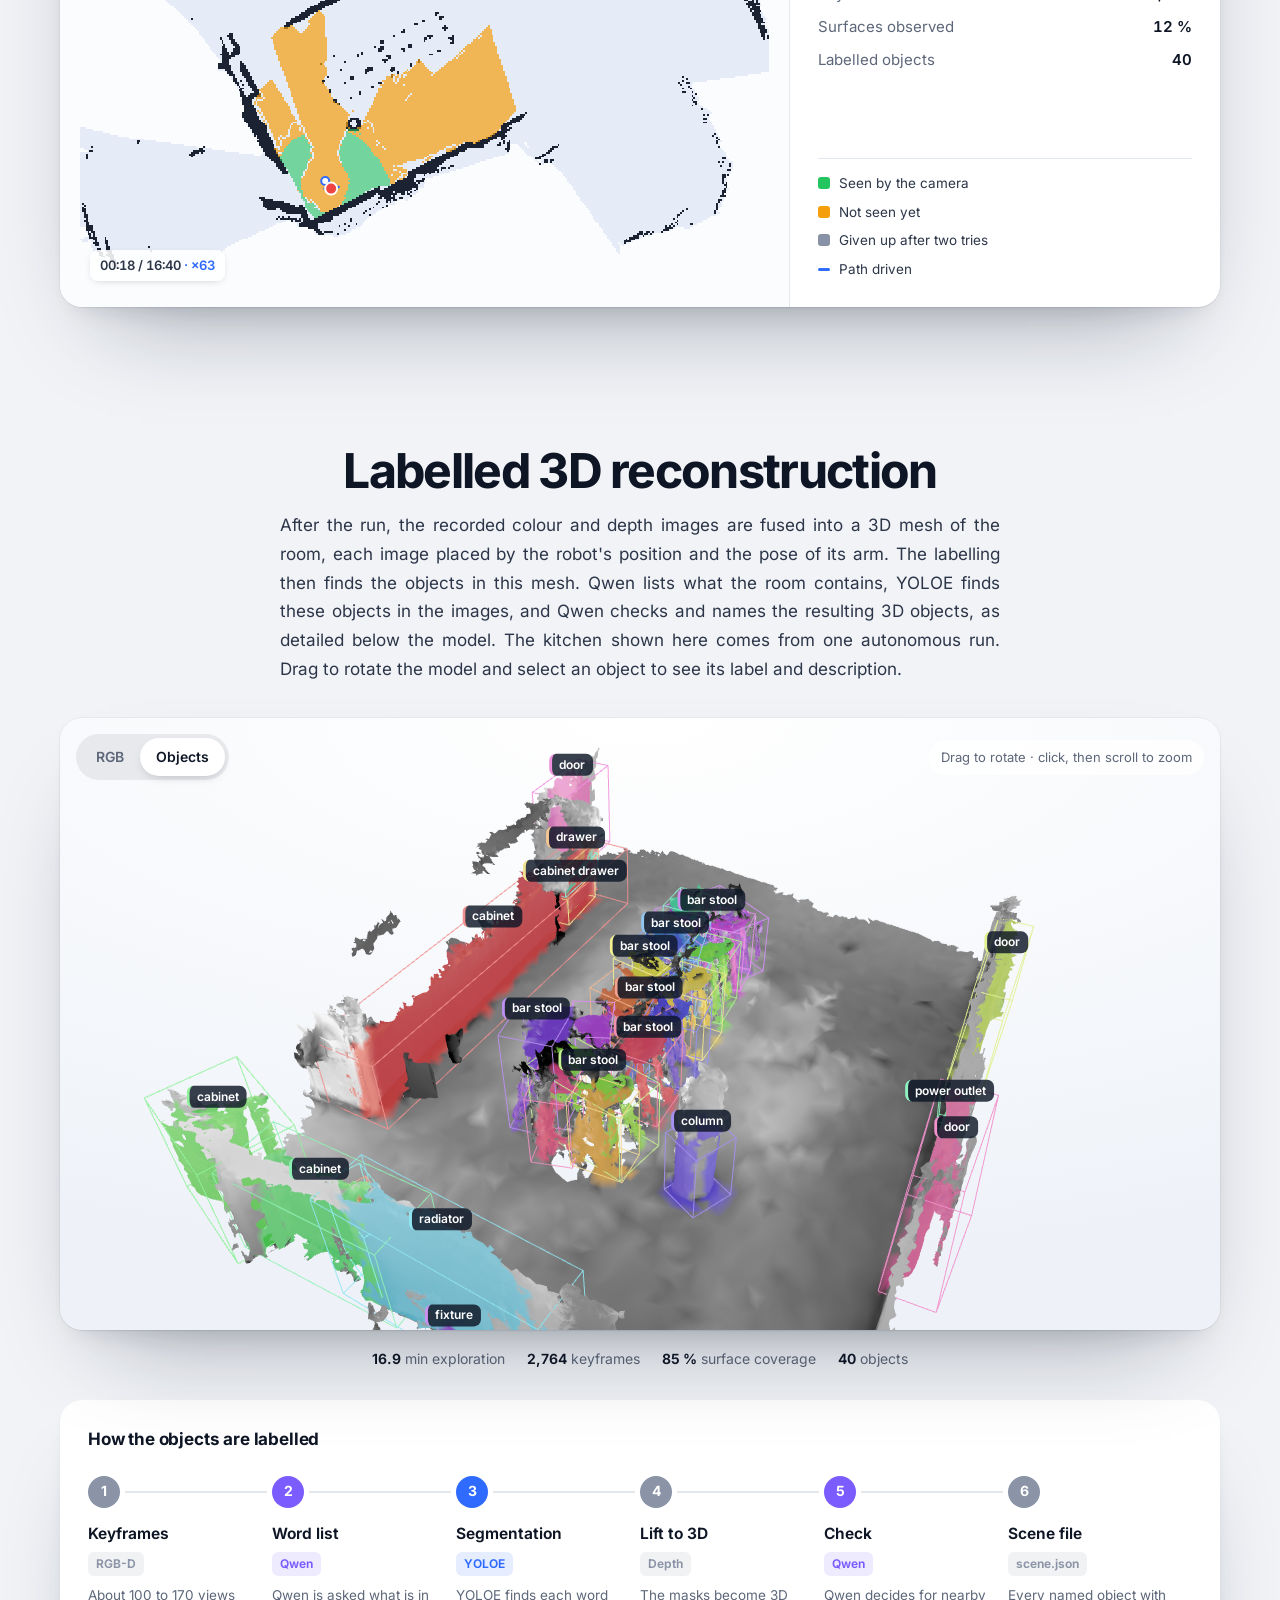
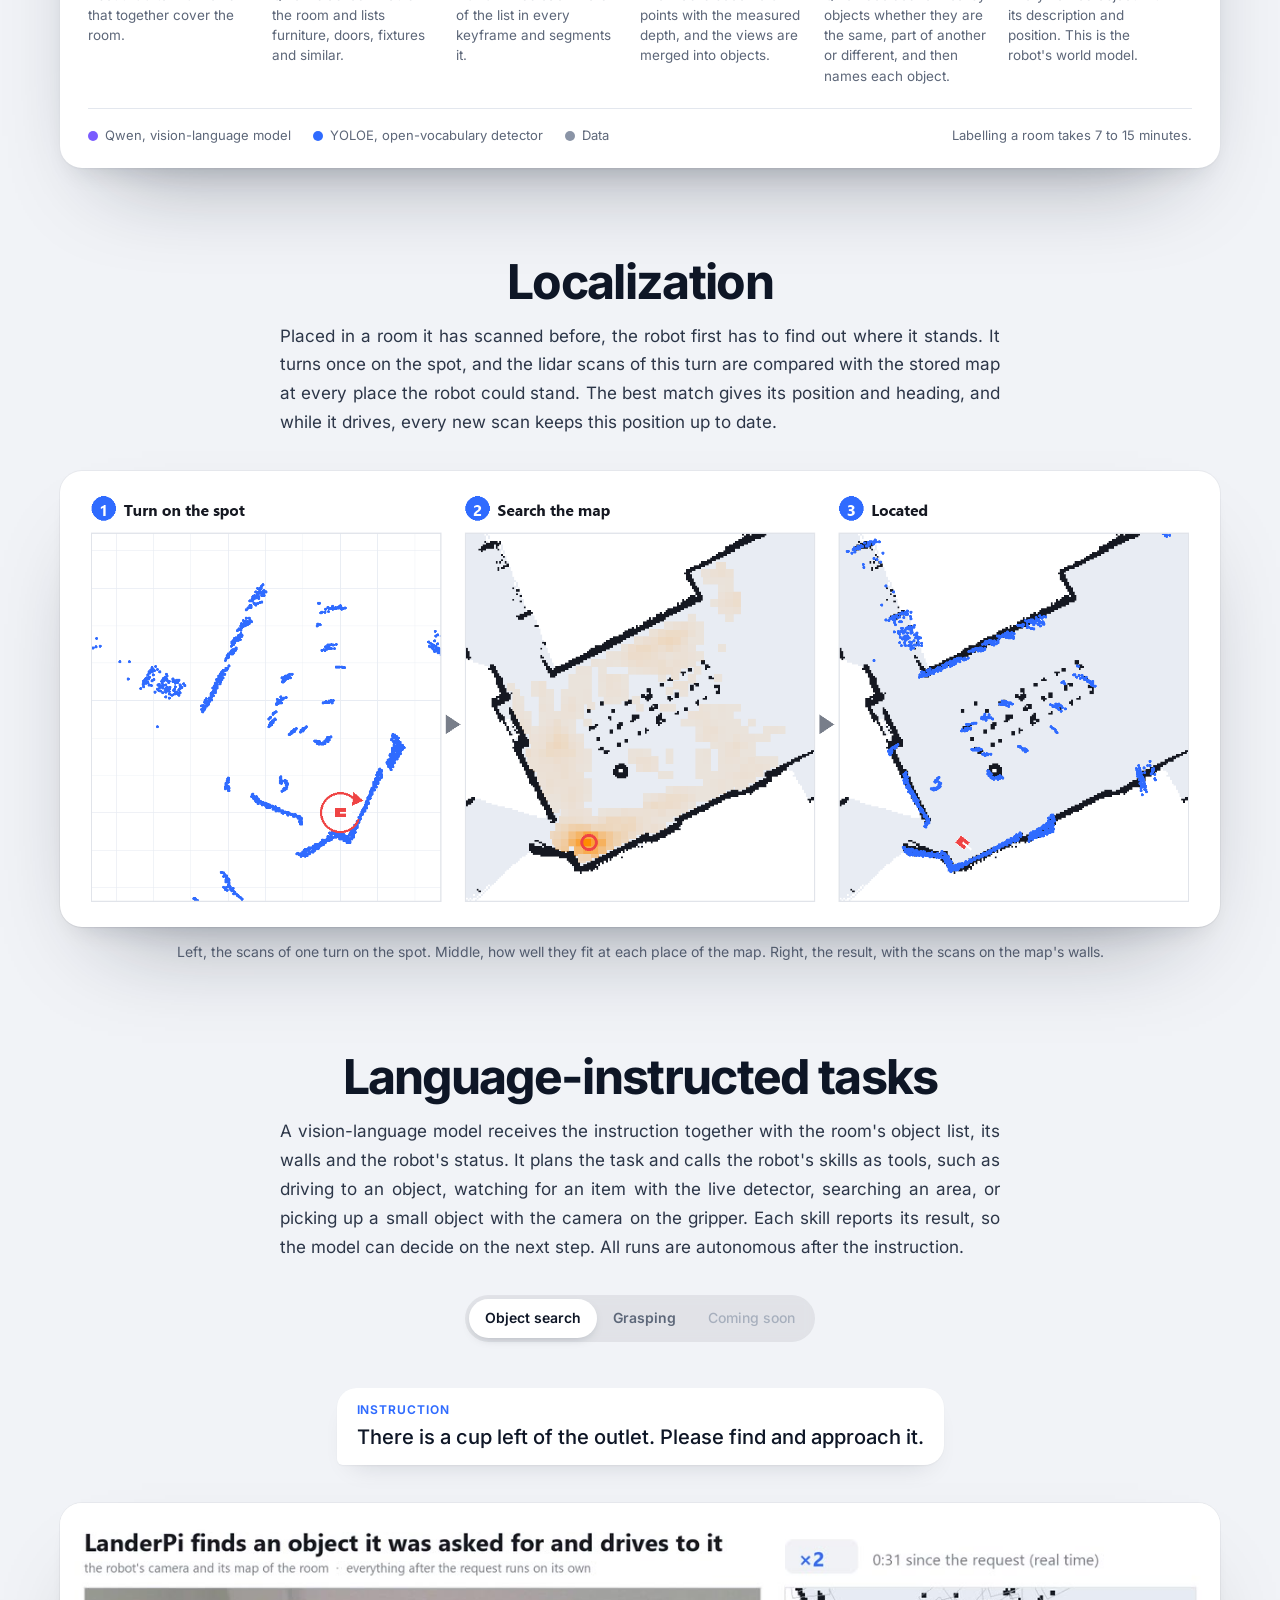
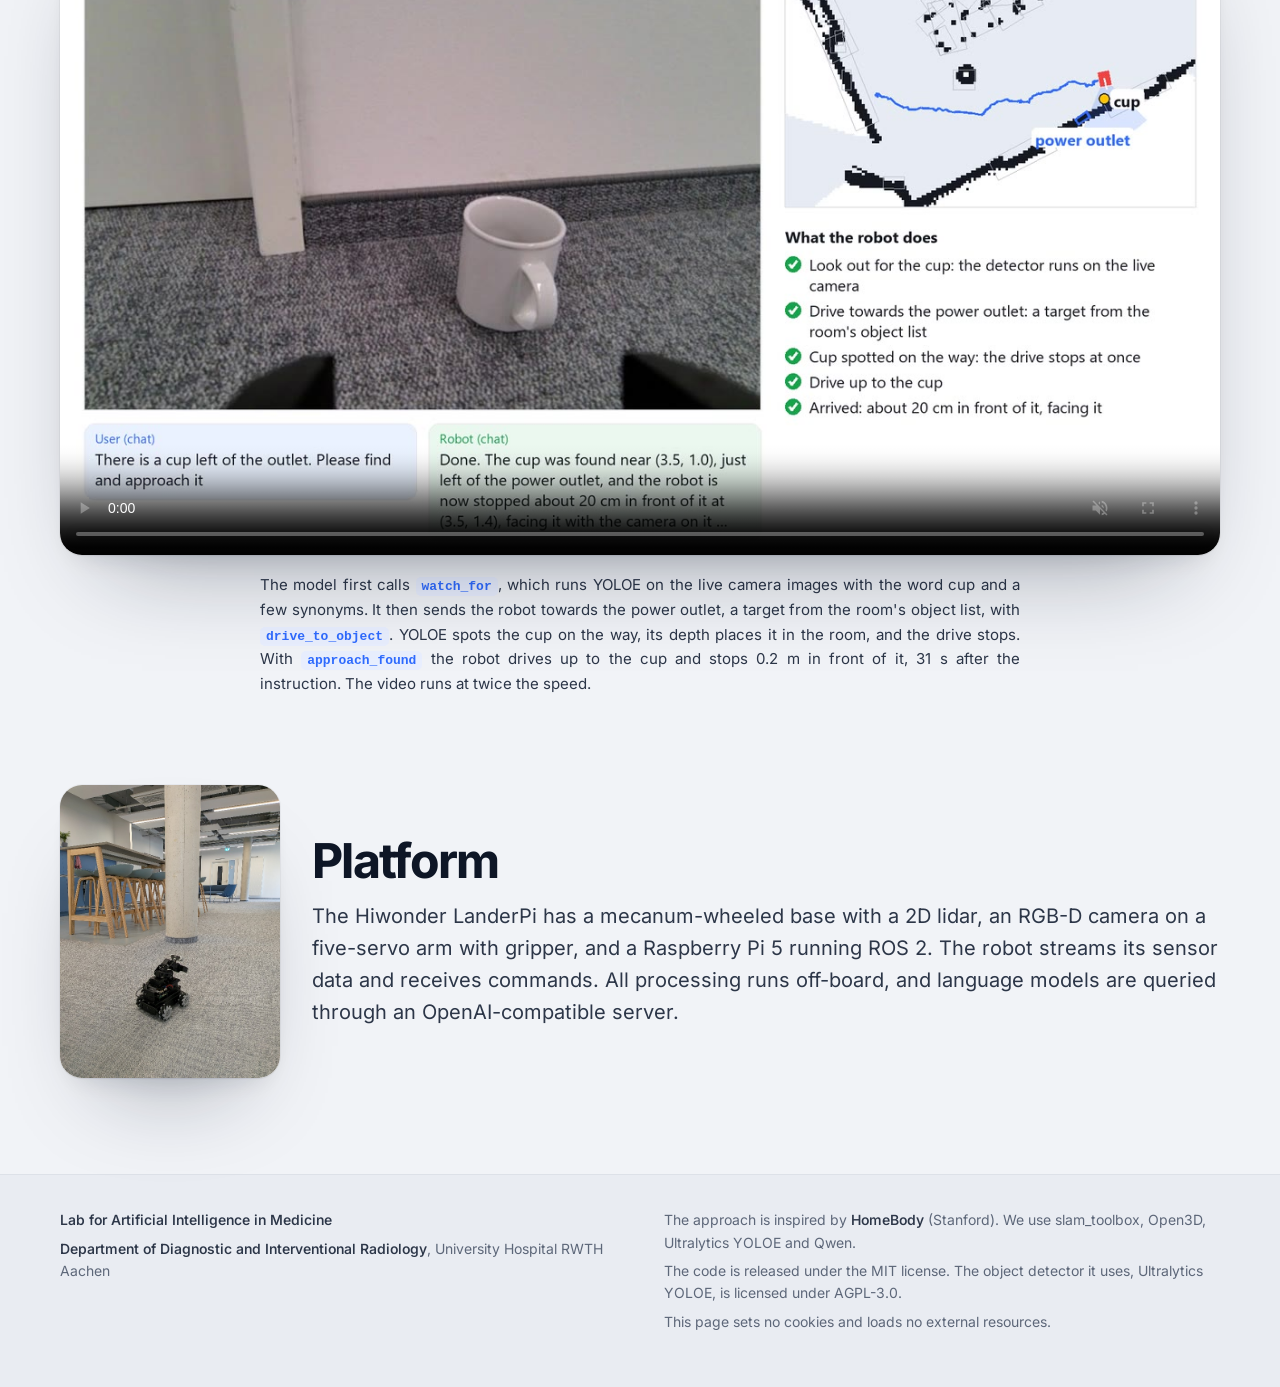
==== commit 8304595e: "Project page: abstract, method and footer on a slightly darker band The overview (abstract and metho" ====
--- a/index.html
+++ b/index.html
@@ -12,7 +12,7 @@
   <meta property="og:image" content="assets/media/teaser.jpg">
   <link rel="icon" href="assets/media/lab-logo.svg" type="image/svg+xml">
   <link rel="preload" href="assets/fonts/inter-latin-wght-normal.woff2" as="font" type="font/woff2" crossorigin>
-  <link rel="stylesheet" href="assets/css/site.css?v=4">
+  <link rel="stylesheet" href="assets/css/site.css?v=6">
   <script type="importmap">
     { "imports": { "three": "./assets/vendor/three/three.module.min.js",
                    "three/addons/controls/OrbitControls.js": "./assets/vendor/three/OrbitControls.js" } }
@@ -62,7 +62,8 @@
       </figure>
     </section>
 
-    <!-- ======================= abstract ======================= -->
+    <!-- ======================= overview: abstract and method, on a band ======================= -->
+    <div class="band">
     <section class="abstract wide">
       <div class="narrow reveal">
         <h2 class="small">Abstract</h2>
@@ -117,6 +118,8 @@
           rendering, in which the robot can be trained, is work in progress and will be added soon.</p>
       </div>
     </section>
+
+    </div>
 
     <!-- ======================= 1 exploration runs ======================= -->
     <section id="runs" class="wide">
--- a/assets/css/site.css
+++ b/assets/css/site.css
@@ -8,6 +8,7 @@
 
 :root {
   --bg: #f1f3f7;
+  --band: #e9ecf2;    /* the overview band and the footer, slightly darker than the page */
   --card: #ffffff;
   --ink: #0e1626;
   --ink-2: #2c3648;
@@ -159,6 +160,10 @@
 /* abstract */
 .abstract { padding-top: 64px; }
 .abstract + section { padding-top: 72px; }
+/* the overview (abstract and method) on a slightly darker band, the examples below on the page's grey */
+.band { margin-top: 64px; padding: 0 0 80px; background: var(--band);
+  border-top: 1px solid rgba(14, 22, 38, .05); border-bottom: 1px solid rgba(14, 22, 38, .05); }
+.band > .abstract { padding-top: 64px; }
 h2.small { font-size: 22px; letter-spacing: -.01em; margin: 0 0 10px; text-align: center; }
 /* justified, but without automatic hyphenation (user, 2026-10-14); ragged on phones, where justified lines gape */
 .abstract .narrow p { margin: 0; font-size: 17.5px; line-height: 1.7; color: var(--ink-2); text-align: justify; hyphens: manual; }
@@ -312,7 +317,7 @@
 @media (max-width: 640px) { .robot-photo { grid-template-columns: 1fr; } .robot-photo .float { max-width: 260px; margin: 0 auto; } }
 
 /* ---------- footer ---------- */
-footer { margin-top: 96px; padding: 34px 0 48px; border-top: 1px solid rgba(14, 22, 38, .07); font-size: 14px; color: var(--muted); }
+footer { margin-top: 96px; padding: 34px 0 48px; border-top: 1px solid rgba(14, 22, 38, .05); font-size: 14px; color: var(--muted); background: var(--band); }
 footer .cols { display: grid; grid-template-columns: 1fr 1fr; gap: 12px 48px; }
 @media (max-width: 760px) { footer .cols { grid-template-columns: 1fr; } }
 footer p { margin: 0 0 6px; }
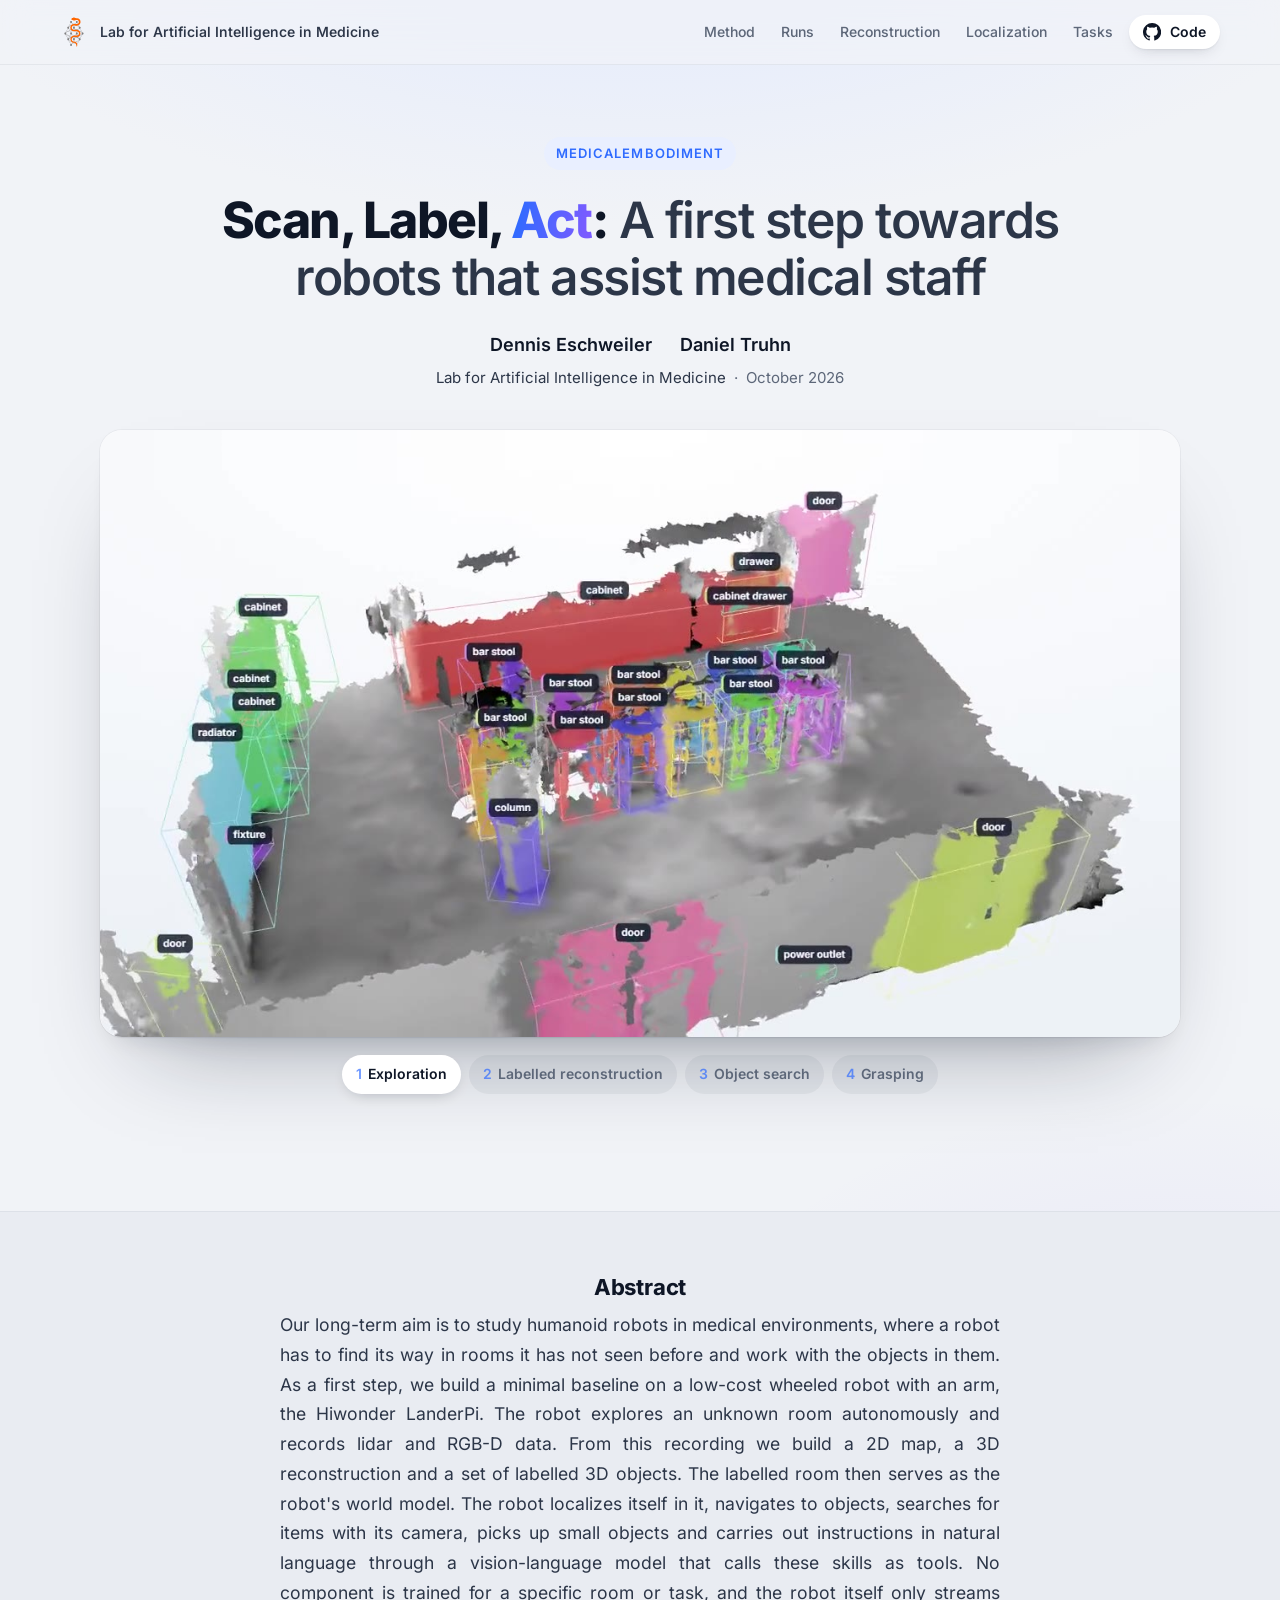
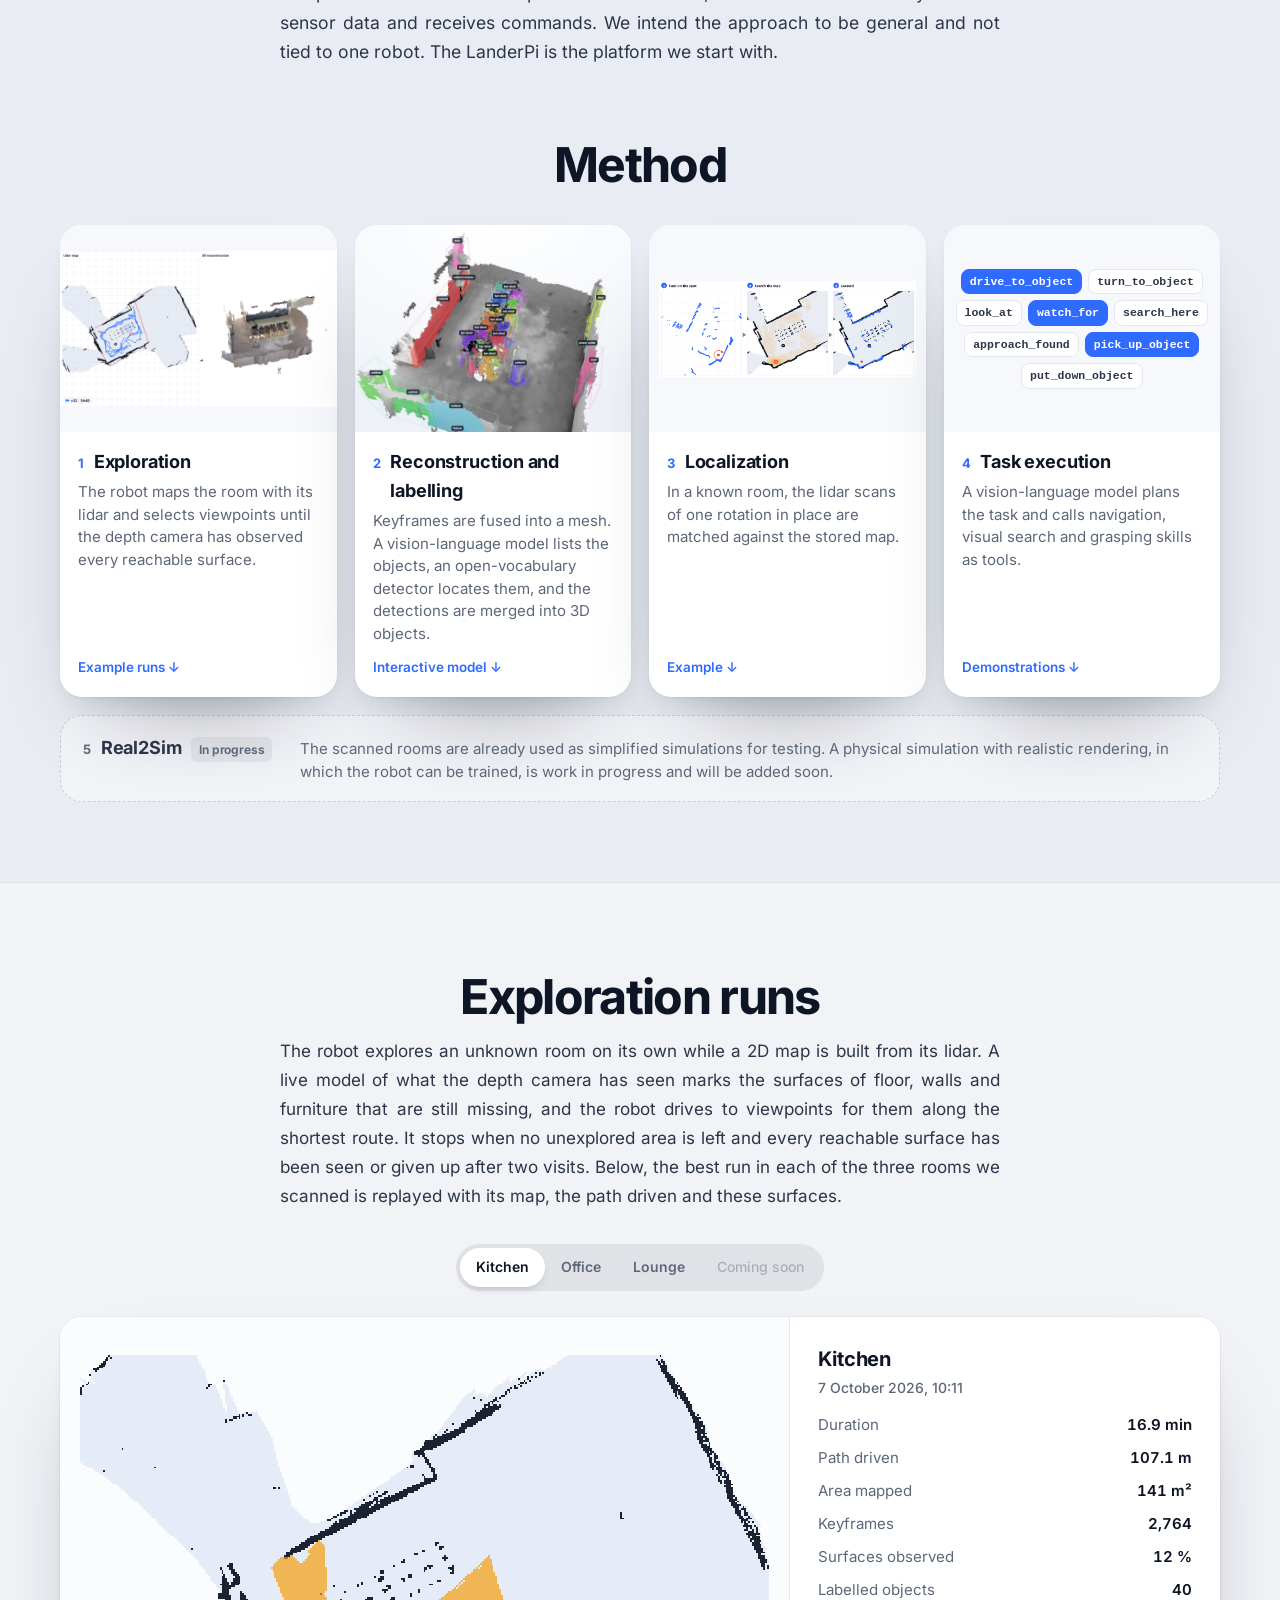
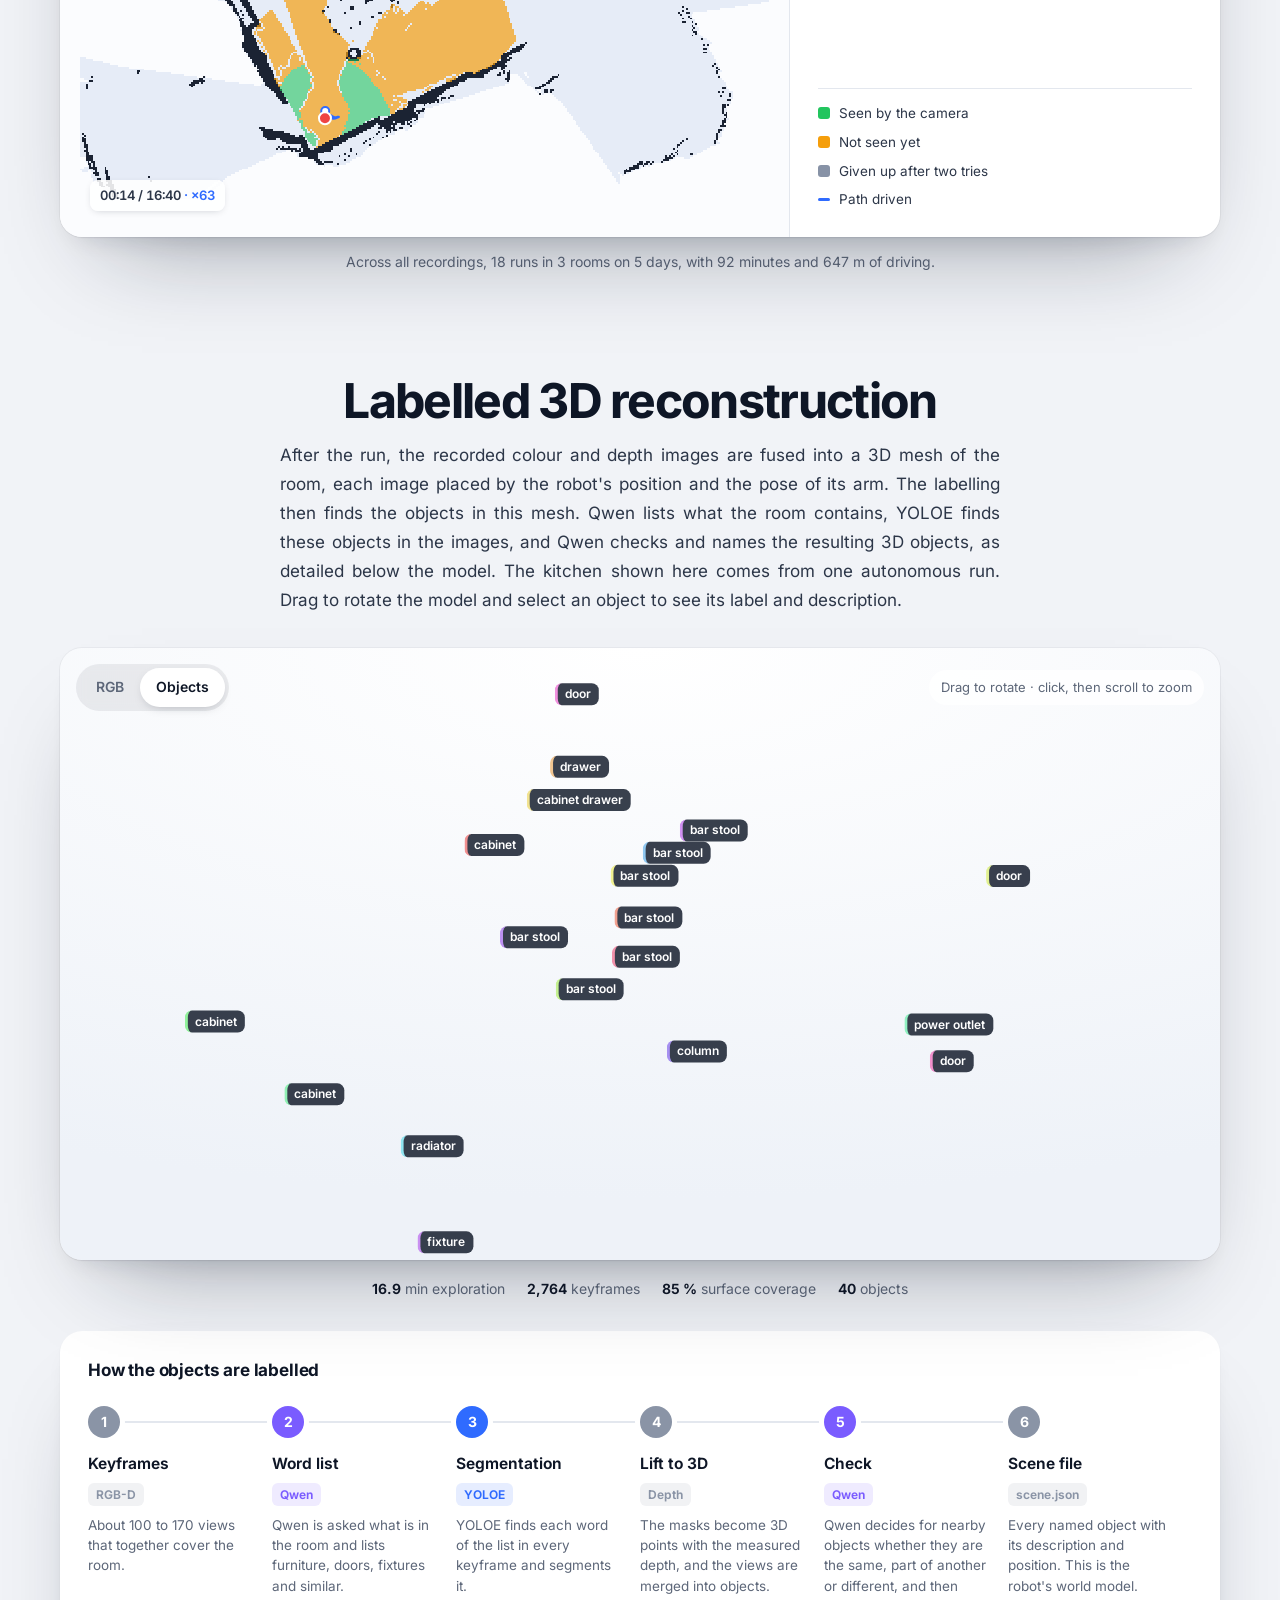
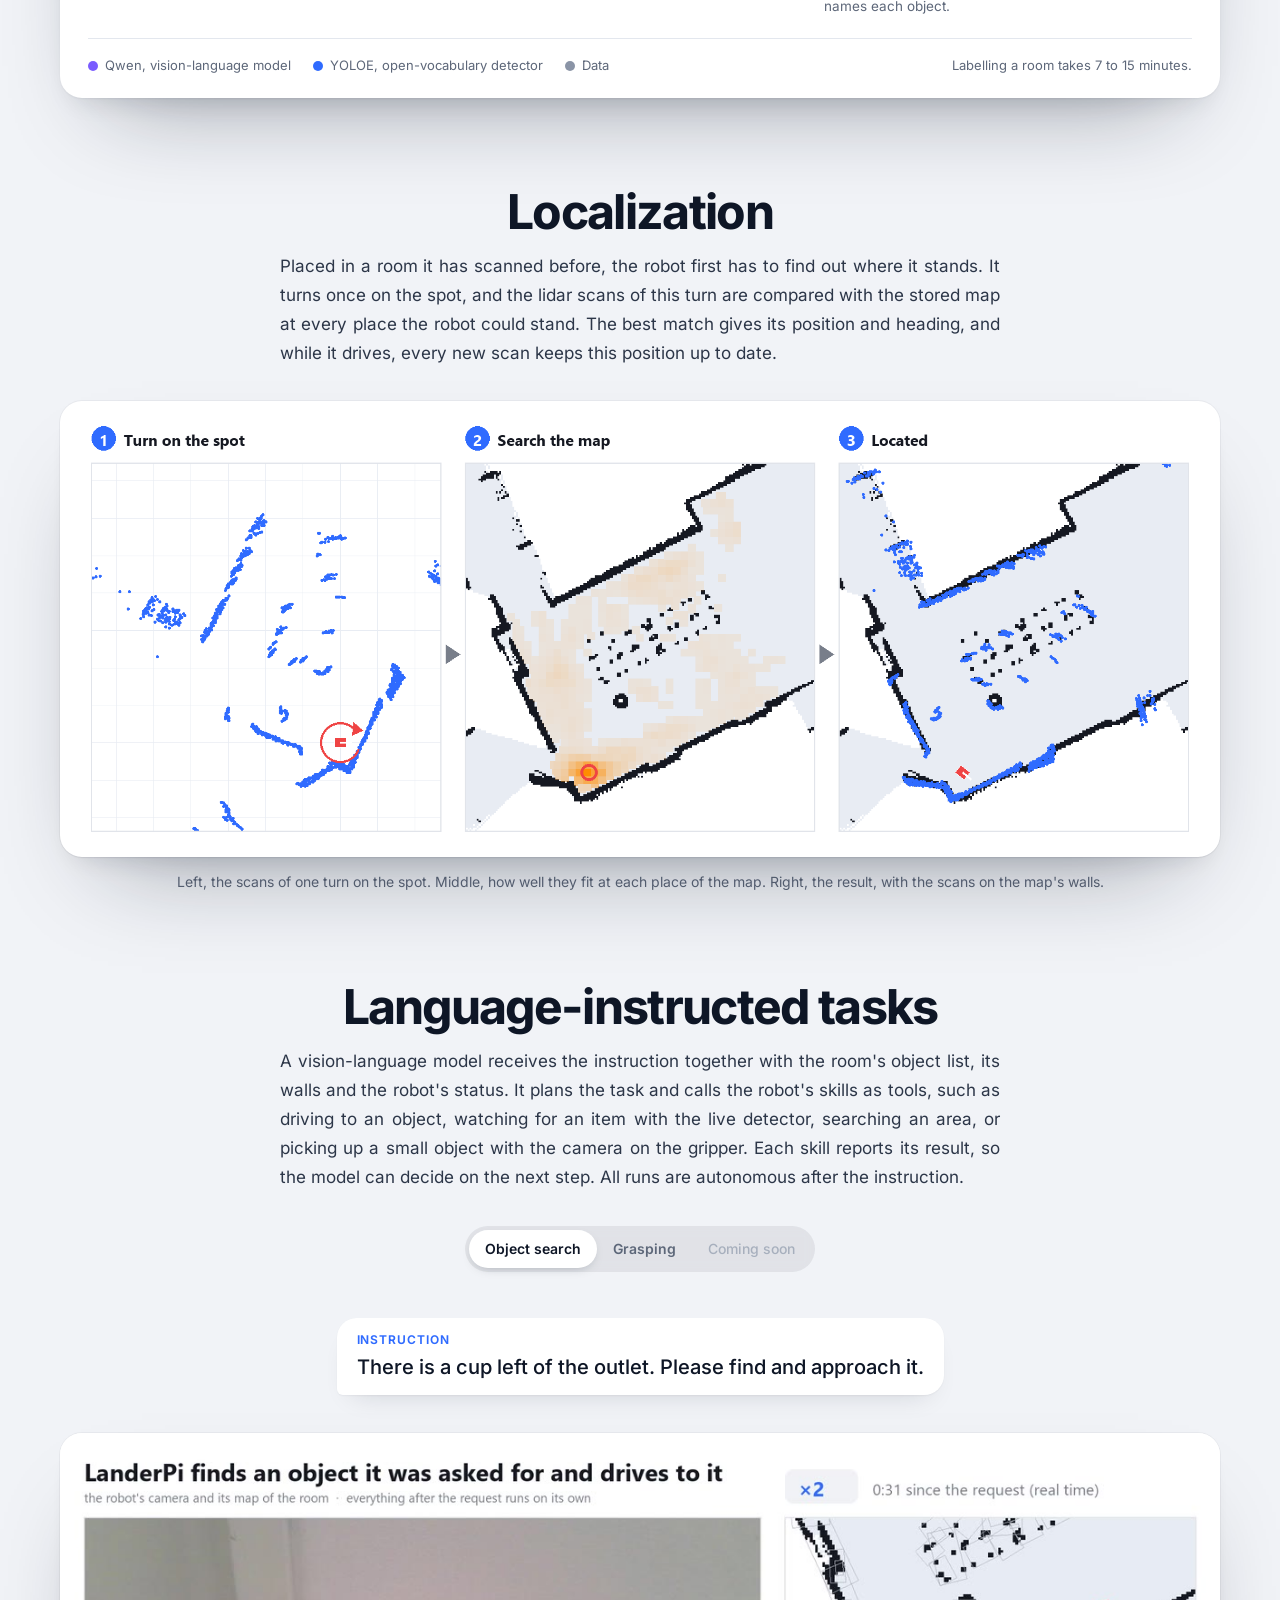
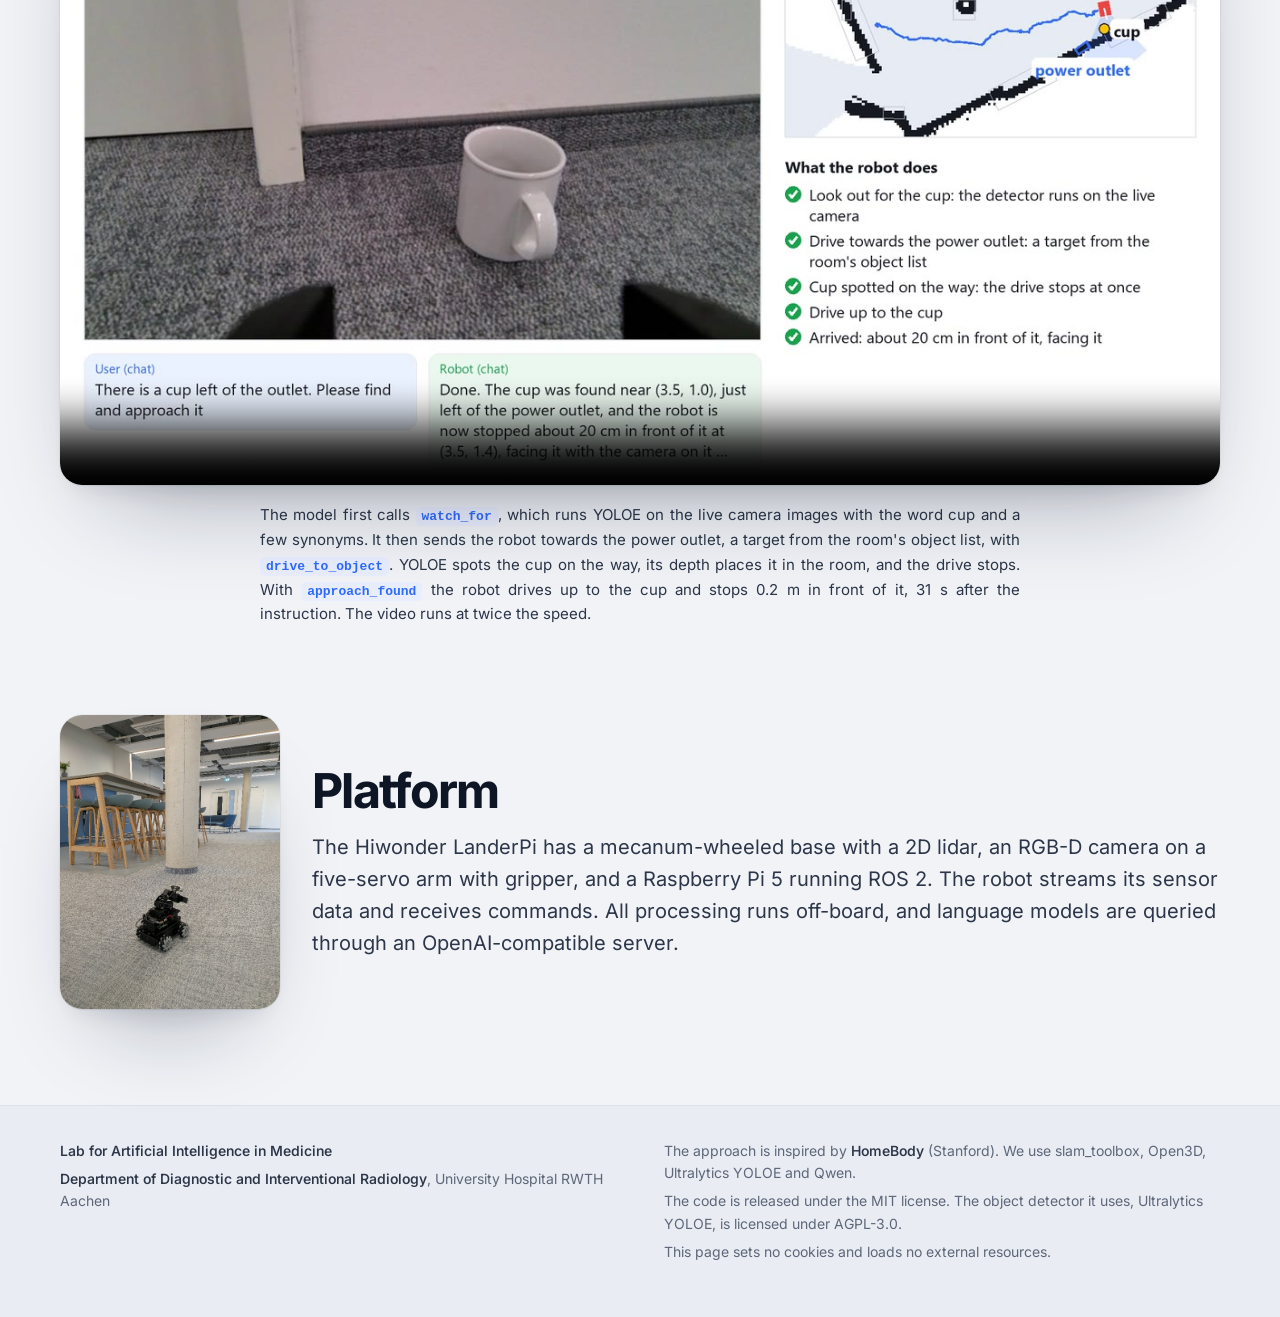
==== commit 4148572f: "Project page: a one-line title, "Scan, Label, Act: A first step towards robots that assist medical s" ====
--- a/index.html
+++ b/index.html
@@ -3,16 +3,16 @@
 <head>
   <meta charset="utf-8">
   <meta name="viewport" content="width=device-width, initial-scale=1">
-  <title>Scan, Label, Act</title>
+  <title>Scan, Label, Act: A first step towards robots that assist medical staff</title>
   <meta name="author" content="Dennis Eschweiler, Daniel Truhn">
   <meta name="description" content="A robot that scans a room and then works in it, a first step towards robots that assist medical staff. Autonomous exploration, labelled 3D reconstruction, localization, object search, grasping and language-instructed tasks.">
   <meta name="theme-color" content="#f1f3f7">
-  <meta property="og:title" content="Scan, Label, Act">
+  <meta property="og:title" content="Scan, Label, Act: A first step towards robots that assist medical staff">
   <meta property="og:description" content="A robot that scans a room and then works in it, a first step towards robots that assist medical staff.">
   <meta property="og:image" content="assets/media/teaser.jpg">
   <link rel="icon" href="assets/media/lab-logo.svg" type="image/svg+xml">
   <link rel="preload" href="assets/fonts/inter-latin-wght-normal.woff2" as="font" type="font/woff2" crossorigin>
-  <link rel="stylesheet" href="assets/css/site.css?v=6">
+  <link rel="stylesheet" href="assets/css/site.css?v=8">
   <script type="importmap">
     { "imports": { "three": "./assets/vendor/three/three.module.min.js",
                    "three/addons/controls/OrbitControls.js": "./assets/vendor/three/OrbitControls.js" } }
@@ -44,8 +44,7 @@
     <!-- ======================= header and teaser ======================= -->
     <section class="hero wide">
       <span class="eyebrow">MedicalEmbodiment</span>
-      <h1><span class="w">Scan,</span> <span class="w">Label,</span> <span class="w act">Act</span></h1>
-      <p class="tagline">A robot that scans a room and then works in it, a&nbsp;first step towards robots that assist medical staff</p>
+      <h1><span class="name">Scan, Label, <span class="act">Act</span>:</span> A first step towards robots that assist medical staff</h1>
       <p class="authors"><span>Dennis Eschweiler</span><span>Daniel Truhn</span></p>
       <p class="byline"><a href="https://truhn.ai/">Lab for Artificial Intelligence in Medicine</a> <span style="white-space:nowrap">&nbsp;·&nbsp; October 2026</span></p>
       <figure class="teaser settle">
--- a/assets/css/site.css
+++ b/assets/css/site.css
@@ -89,30 +89,27 @@
   font-size: 13px; font-weight: 600; letter-spacing: .08em; text-transform: uppercase; color: var(--accent);
   background: var(--accent-soft); padding: 6px 12px; border-radius: 999px;
 }
+/* one line of title, as on a paper: the name in bold, the rest lighter */
 .hero h1 {
-  margin: 22px auto 14px;
-  font-size: clamp(46px, 8.4vw, 104px); line-height: 1.0; letter-spacing: -.045em; font-weight: 760;
-}
-.hero h1 .w { display: inline-block; }
+  max-width: 980px; margin: 22px auto 14px; text-wrap: balance;
+  font-size: clamp(30px, 4.2vw, 50px); line-height: 1.15; letter-spacing: -.03em; font-weight: 560; color: var(--ink-2);
+}
+.hero h1 .name { font-weight: 780; color: var(--ink); }
 .hero h1 .act {
   background: linear-gradient(100deg, var(--accent) 10%, var(--accent-2) 90%);
   -webkit-background-clip: text; background-clip: text; color: transparent;
 }
-.tagline { margin: 0 auto; max-width: 760px; text-wrap: balance; font-size: clamp(19px, 2.3vw, 23px); line-height: 1.45; color: var(--ink-2); }
 .authors { display: flex; justify-content: center; flex-wrap: wrap; gap: 4px 28px; margin: 24px 0 0; font-size: 18px; font-weight: 600; color: var(--ink); }
 .byline { margin: 6px 0 0; font-size: 15px; color: var(--muted); }
 .byline a { color: var(--ink-2); }
 
-/* intro animation of the title words */
+/* intro animation of the header */
 @media (prefers-reduced-motion: no-preference) {
-  .hero h1 .w, .hero .tagline, .hero .authors, .hero .byline {
+  .hero h1, .hero .authors, .hero .byline {
     animation: rise .9s cubic-bezier(.2, .7, .2, 1) both;
   }
-  .hero h1 .w:nth-child(2) { animation-delay: .08s; }
-  .hero h1 .w:nth-child(3) { animation-delay: .16s; }
-  .hero .tagline { animation-delay: .26s; }
-  .hero .authors { animation-delay: .32s; }
-  .hero .byline { animation-delay: .36s; }
+  .hero .authors { animation-delay: .1s; }
+  .hero .byline { animation-delay: .16s; }
 }
 @keyframes rise { from { opacity: 0; transform: translateY(18px); } to { opacity: 1; transform: none; } }
 
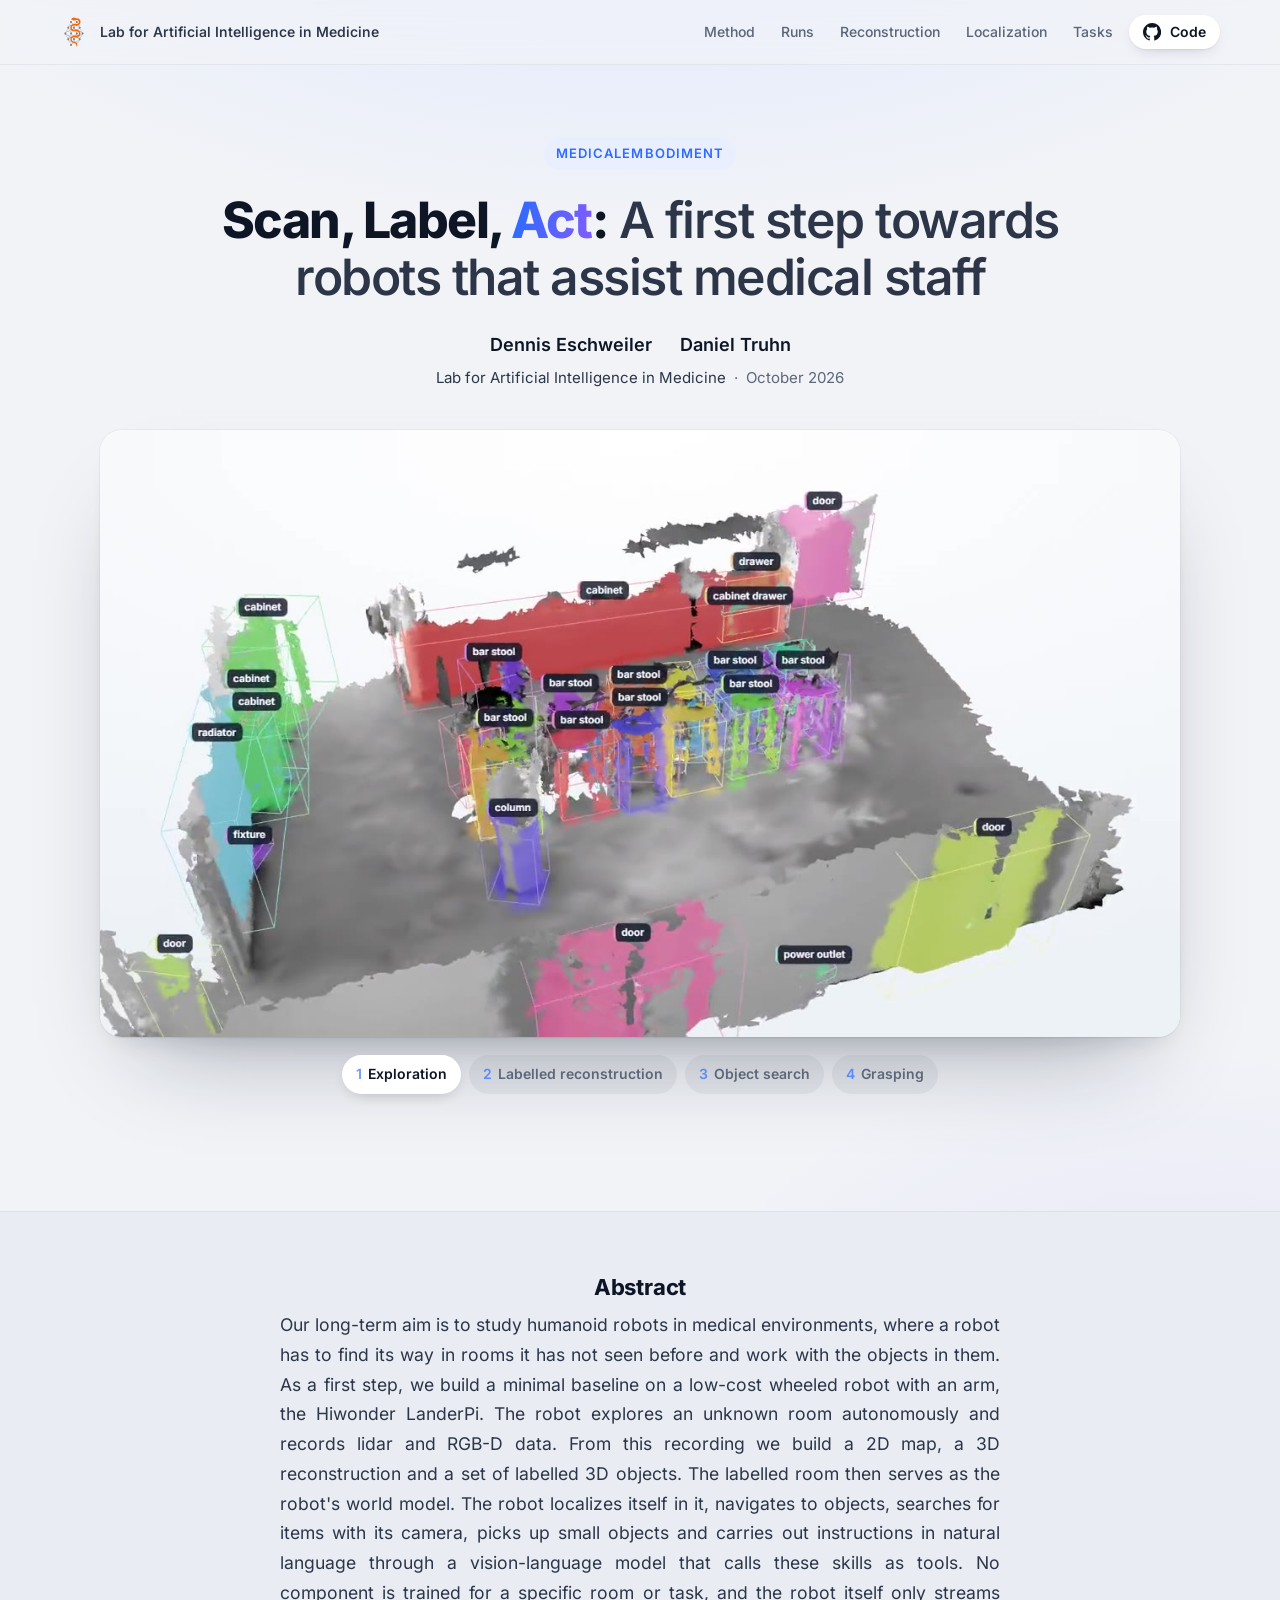
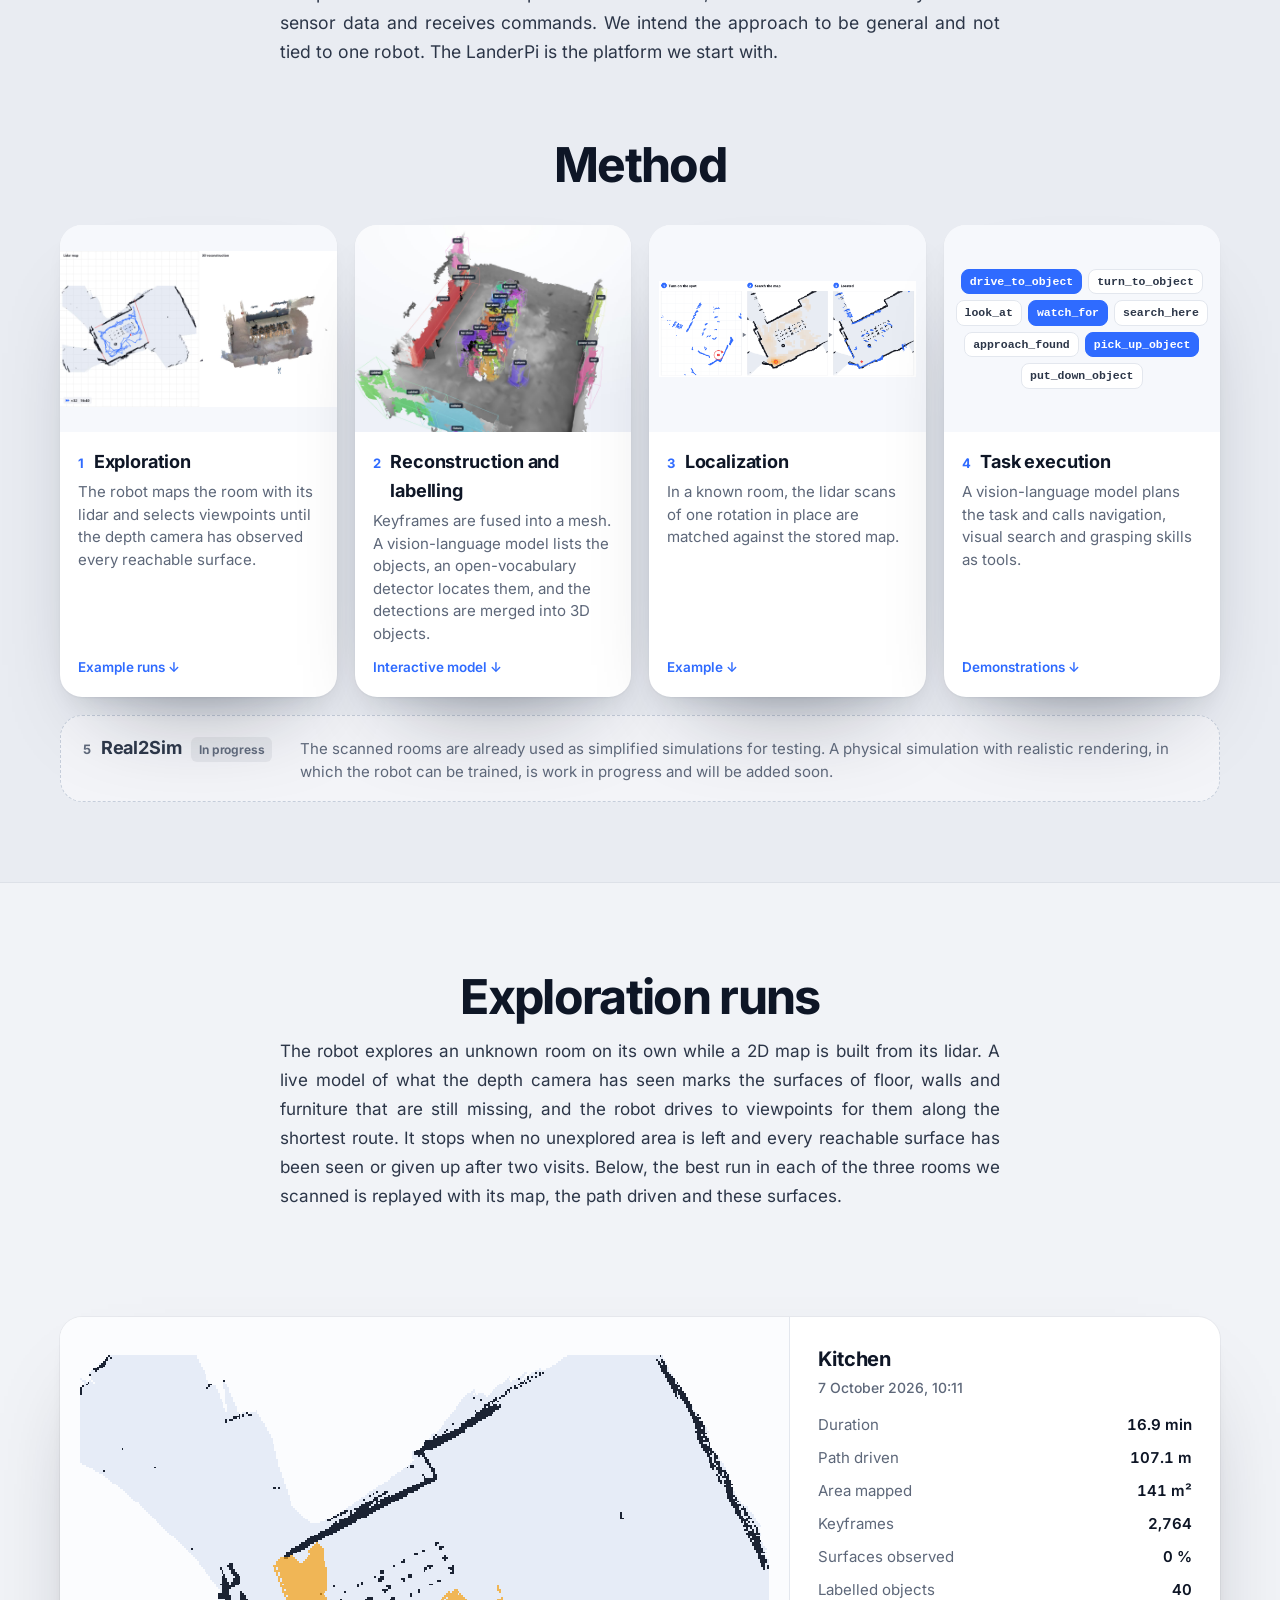
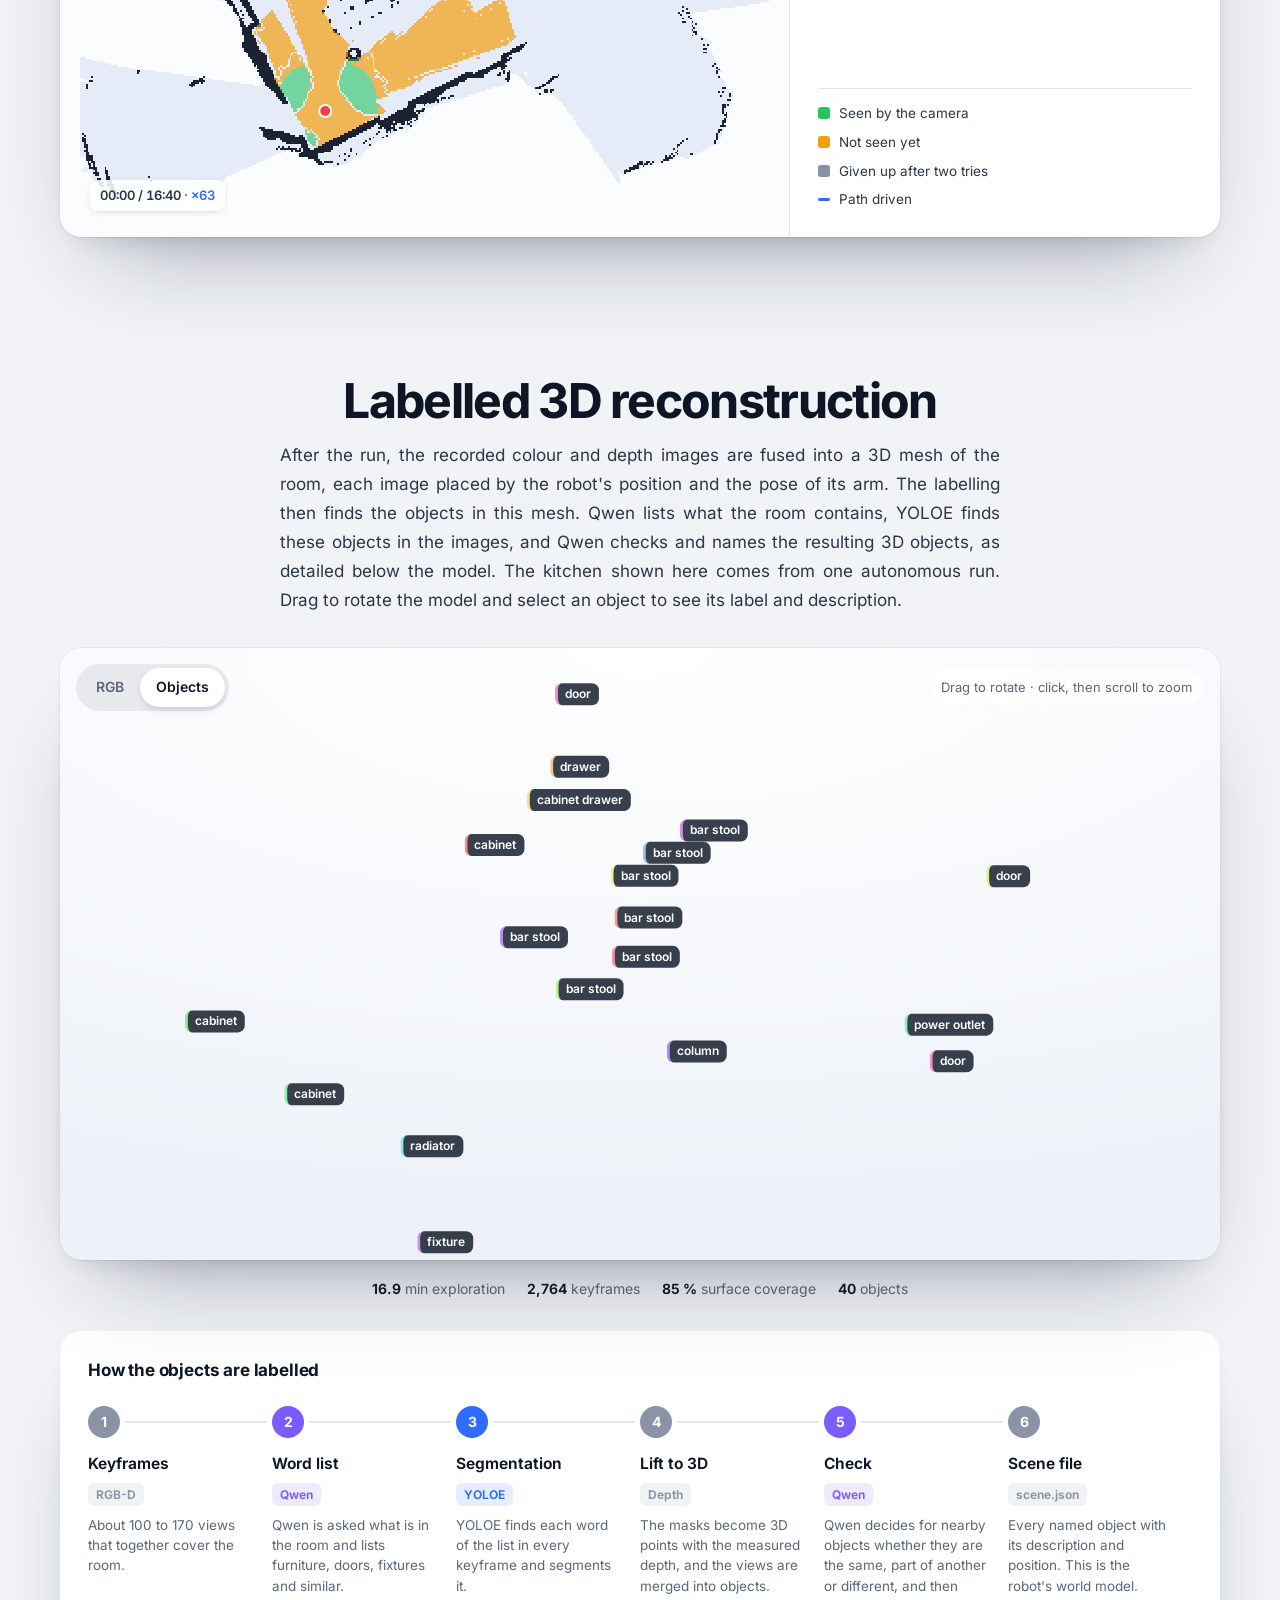
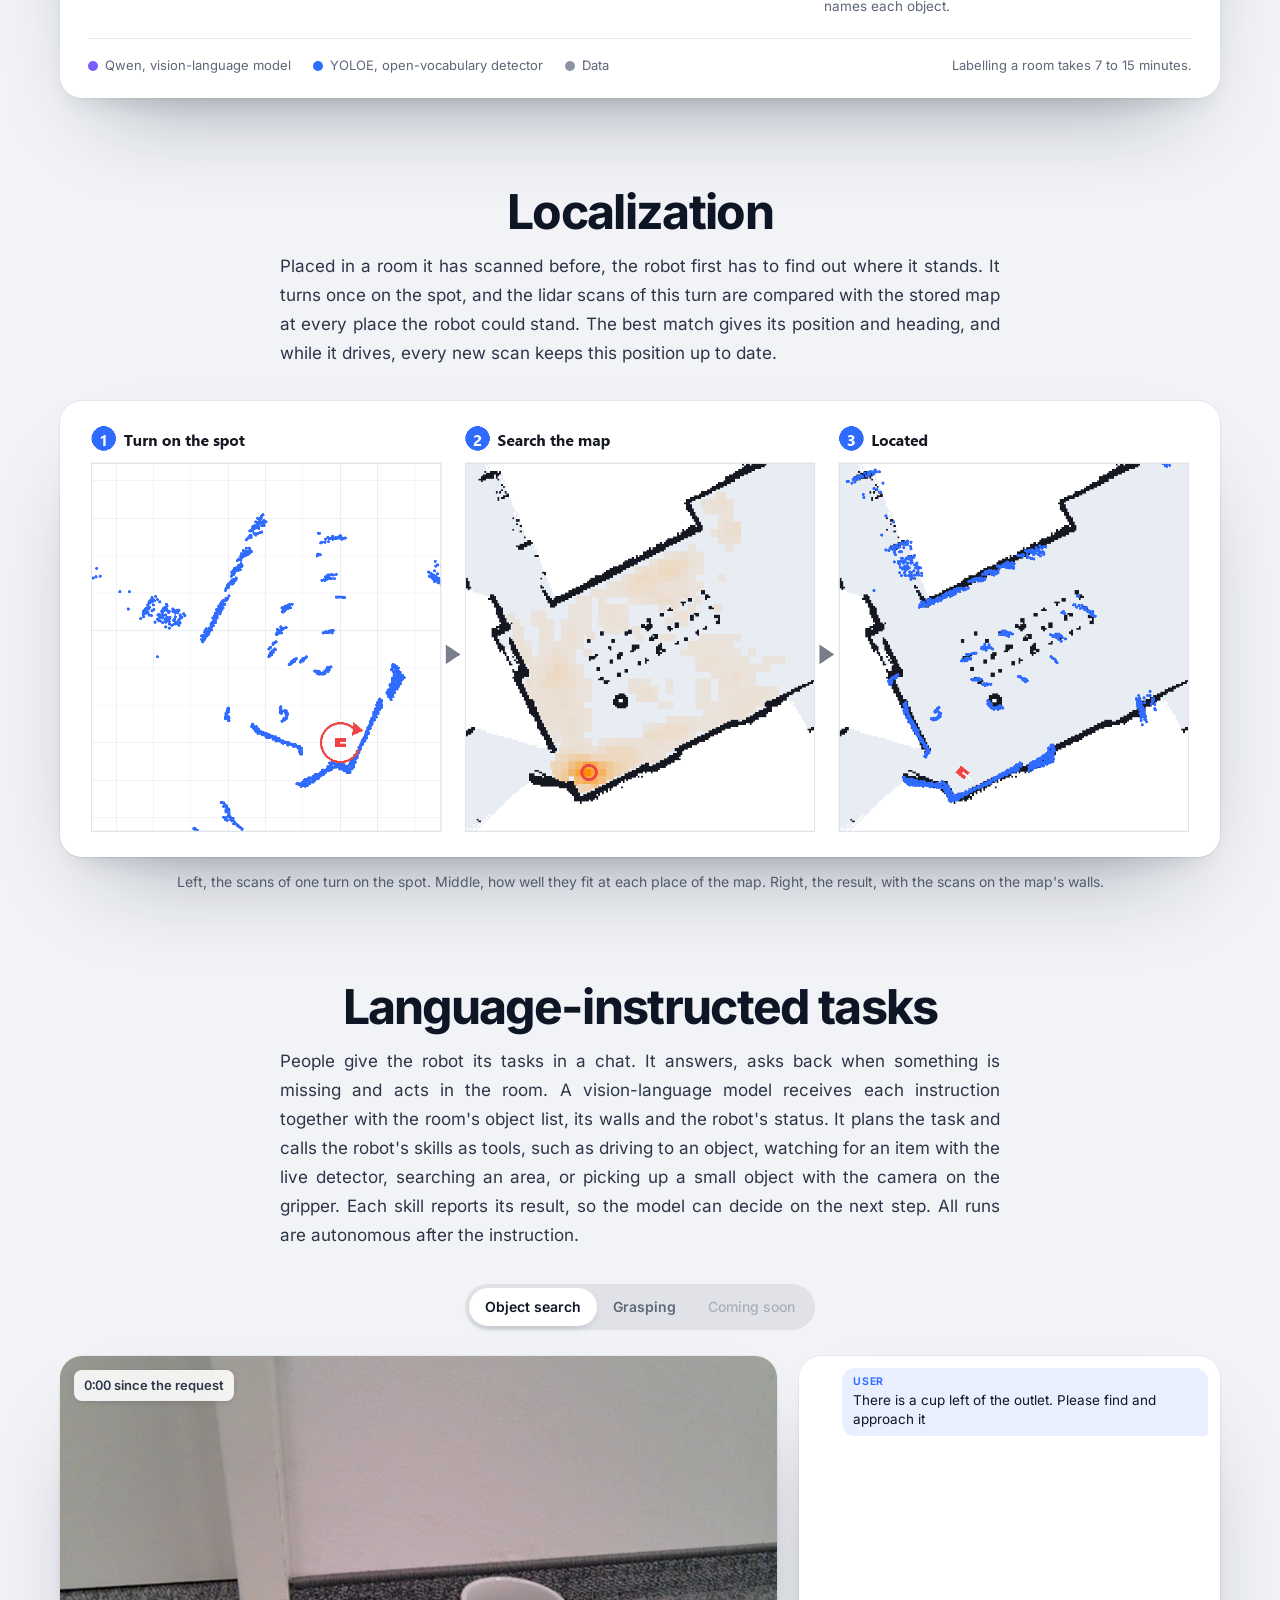
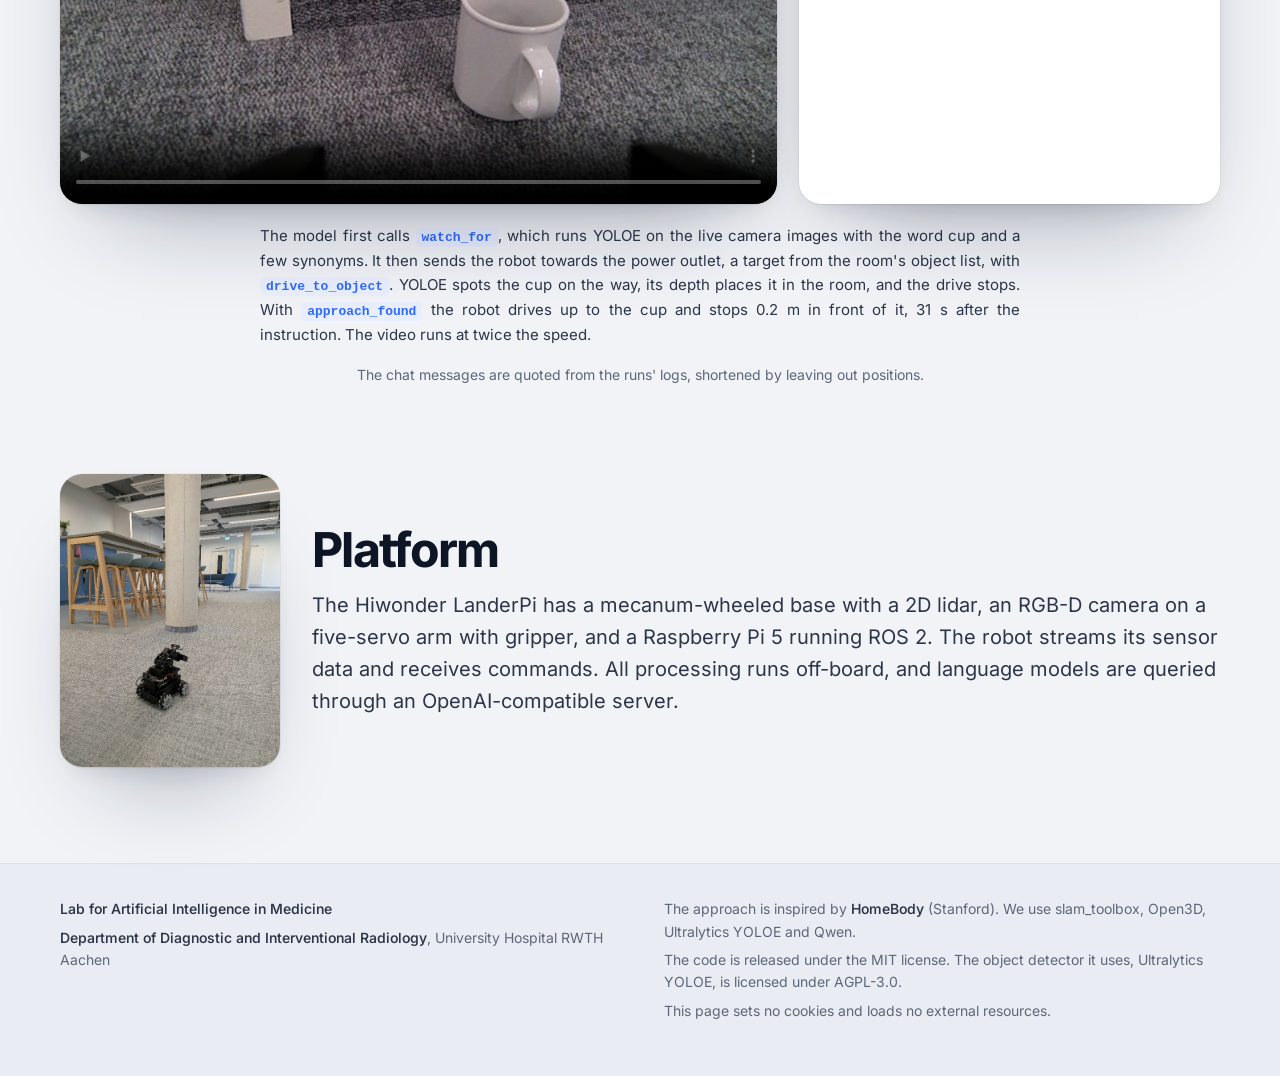
==== commit ead43d1f: "Project page: the task demos as a chat beside the robot's camera Both task videos are now made from " ====
--- a/index.html
+++ b/index.html
@@ -12,7 +12,7 @@
   <meta property="og:image" content="assets/media/teaser.jpg">
   <link rel="icon" href="assets/media/lab-logo.svg" type="image/svg+xml">
   <link rel="preload" href="assets/fonts/inter-latin-wght-normal.woff2" as="font" type="font/woff2" crossorigin>
-  <link rel="stylesheet" href="assets/css/site.css?v=8">
+  <link rel="stylesheet" href="assets/css/site.css?v=14">
   <script type="importmap">
     { "imports": { "three": "./assets/vendor/three/three.module.min.js",
                    "three/addons/controls/OrbitControls.js": "./assets/vendor/three/OrbitControls.js" } }
@@ -220,8 +220,9 @@
     <section id="tasks" class="wide">
       <div class="head center narrow reveal">
         <h2>Language-instructed tasks</h2>
-        <p class="explain">A vision-language model receives the instruction together with the room's object list, its
-          walls and the robot's status. It plans the task and calls the robot's skills as tools, such as driving to an
+        <p class="explain">People give the robot its tasks in a chat. It answers, asks back when something is missing
+          and acts in the room. A vision-language model receives each instruction together with the room's object list,
+          its walls and the robot's status. It plans the task and calls the robot's skills as tools, such as driving to an
           object, watching for an item with the live detector, searching an area, or picking up a small object with the
           camera on the gripper. Each skill reports its result, so the model can decide on the next step. All runs are
           autonomous after the instruction.</p>
@@ -235,9 +236,16 @@
         </div>
       </div>
       <div class="demo" id="demo-find" role="tabpanel">
-        <div class="ask"><p class="bubble"><span class="who">Instruction</span>There is a cup left of the outlet. Please find and approach it.</p></div>
         <div class="float settle"><video src="assets/media/find.mp4" poster="assets/media/find.jpg" controls muted loop playsinline preload="metadata"
-             aria-label="The robot drives towards the power outlet, detects the cup on the way and stops in front of it"></video></div>
+             aria-label="The robot drives towards the power outlet, detects the cup on the way and stops in front of it"></video><span class="vclock" data-clock="[[0.03,0.0,0.0],[1.03,0.07,2.0],[17.03,32.05,1.5],[17.07,32.05,0.0]]"></span></div>
+        <div class="chatbox"><div class="chat" aria-label="The conversation of this run" tabindex="0">
+          <p class="msg user" data-t="0"><span class="who">User</span>There is a cup left of the outlet. Please find and approach it</p>
+          <p class="msg robot" data-t="1.5"><span class="who">Robot</span>I'll start looking for the cup with the camera, then drive toward the outlet area.</p>
+          <p class="act" data-t="1.63"><code>watch_for</code><code>drive_to_object</code></p>
+          <p class="msg robot" data-t="7.9"><span class="who">Robot</span>The cup was spotted on the way, left of the outlet as you said. Approaching it now.</p>
+          <p class="act" data-t="7.9"><code>approach_found</code></p>
+          <p class="msg robot" data-t="16.8"><span class="who">Robot</span>Done. The cup was found just left of the power outlet, and the robot is now stopped about 20&nbsp;cm in front of it, facing it with the camera on it.</p>
+        </div></div>
         <p class="outcome">The model first calls <code>watch_for</code>, which runs YOLOE on the live camera images with
           the word cup and a few synonyms. It then sends the robot towards the power outlet, a target from the room's
           object list, with <code>drive_to_object</code>. YOLOE spots the cup on the way, its depth places it in the room,
@@ -245,9 +253,25 @@
           front of it, 31&nbsp;s after the instruction. The video runs at twice the speed.</p>
       </div>
       <div class="demo" id="demo-pick" role="tabpanel" hidden>
-        <div class="ask"><p class="bubble"><span class="who">Instruction</span>I moved it a bit. Please pick it up again.</p></div>
         <div class="float"><video src="assets/media/pick.mp4" poster="assets/media/pick.jpg" controls muted loop playsinline preload="none"
-             aria-label="The robot detects a red cube, approaches it, centres the gripper over it and lifts it"></video></div>
+             aria-label="The robot detects a red cube, approaches it, centres the gripper over it and lifts it"></video><span class="vclock" data-clock="[[0.03,0.0,0.0],[1.53,0.07,2.0],[17.07,31.27,6.0],[22.37,62.9,1.0],[26.0,66.5,0.0]]"></span></div>
+        <div class="chatbox"><div class="chat" aria-label="The conversation of this run" tabindex="0">
+          <div class="earlier">
+            <p class="chat-head">Earlier in this chat</p>
+            <p class="msg user"><span class="who">User</span>See the small red cube in front of you? Please pick it up</p>
+            <p class="act"><code>watch_for</code><code>search_here</code><code>approach_found</code><code>pick_up_object</code></p>
+            <p class="msg robot"><span class="who">Robot</span>Found and picked up the small red cube (~29&nbsp;mm), just in front of you. Where should I put it down?</p>
+            <p class="msg user"><span class="who">User</span>Now place it down a few centimeters behind you please</p>
+            <p class="act"><code>turn_by_degrees</code><code>put_down_object</code></p>
+            <p class="msg robot"><span class="who">Robot</span>Done. I turned around and set the red cube down a few centimetres behind where it stood.</p>
+          </div>
+          <p class="chat-head now">In the video</p>
+          <p class="msg user" data-t="0"><span class="who">User</span>I moved it a bit. Please pick it up again</p>
+          <p class="act" data-t="2.53"><code>watch_for</code><code>search_here</code></p>
+          <p class="act" data-t="4.03"><code>approach_found</code></p>
+          <p class="act" data-t="9.03"><code>pick_up_object</code></p>
+          <p class="msg robot" data-t="25.5"><span class="who">Robot</span>Picked it up again, you had moved it a bit to the robot's left of where it was before. Where to next?</p>
+        </div></div>
         <p class="outcome">The model calls <code>watch_for</code> and <code>search_here</code>. YOLOE finds the cube in the
           camera images, an image check with Qwen confirms that it is the requested item, and <code>approach_found</code>
           drives the robot up to it. <code>pick_up_object</code> then steers by the camera on the gripper. Since camera
@@ -255,6 +279,7 @@
           in the image. Base and arm move until it sits there, then the arm goes down in guarded steps, closes the
           gripper and lifts the 30&nbsp;mm cube, 66&nbsp;s after the instruction.</p>
       </div>
+      <p class="note center chat-src">The chat messages are quoted from the runs' logs, shortened by leaving out positions.</p>
     </section>
 
     <!-- ======================= platform ======================= -->
@@ -288,6 +313,6 @@
     </div>
   </footer>
 
-  <script type="module" src="assets/js/site.js?v=3"></script>
+  <script type="module" src="assets/js/site.js?v=5"></script>
 </body>
 </html>
--- a/assets/css/site.css
+++ b/assets/css/site.css
@@ -238,14 +238,45 @@
 
 /* ---------- demos ---------- */
 .tabs { display: flex; justify-content: center; margin-bottom: 26px; }
-.demo { display: grid; grid-template-columns: minmax(0, 1fr); gap: 18px; }
+/* a demo: the video, its conversation beside it, the explanation below */
+.demo { display: grid; grid-template-columns: minmax(0, 1.7fr) minmax(280px, 1fr); gap: 20px 22px; align-items: start; }
 .demo[hidden] { display: none; }
-.ask { display: flex; justify-content: center; }
-.bubble {
-  position: relative; max-width: 620px; padding: 14px 20px; border-radius: 20px 20px 20px 6px;
-  background: var(--card); box-shadow: var(--shadow); font-size: clamp(17px, 2vw, 20px); font-weight: 520; line-height: 1.4;
-}
-.bubble .who { display: block; font-size: 12px; font-weight: 650; letter-spacing: .08em; text-transform: uppercase; color: var(--accent); margin-bottom: 4px; }
+.demo > .float { grid-column: 1; }
+/* the chat window takes the video's height and scrolls inside (the row's height comes from the video) */
+.demo > .chatbox { grid-column: 2; grid-row: 1; align-self: stretch; position: relative; min-height: 260px; }
+.chatbox .chat { position: absolute; inset: 0; overflow-y: auto; scrollbar-width: thin; padding: 12px 12px 10px;
+  background: var(--card); border-radius: var(--radius); box-shadow: var(--shadow); outline: 1px solid rgba(14, 22, 38, .04); }
+.demo > .outcome { grid-column: 1 / -1; }
+.chat { display: flex; flex-direction: column; gap: 6px; font-size: 13.5px; line-height: 1.4; }
+.chat .msg { margin: 0; padding: 7px 11px 8px; border-radius: 13px; max-width: 92%; }
+.chat .msg .who { display: block; margin-bottom: 1px; font-size: 10.5px; font-weight: 650; letter-spacing: .06em; text-transform: uppercase; }
+.chat .user { align-self: flex-end; background: var(--accent-soft); border-bottom-right-radius: 4px; color: var(--ink); }
+.chat .user .who { color: var(--accent); }
+.chat .robot { align-self: flex-start; background: #f1f3f7; border-bottom-left-radius: 4px; color: var(--ink-2); }
+.chat .robot .who { color: var(--ok); }
+.chat .act { margin: 0; display: flex; flex-wrap: wrap; gap: 4px; padding-left: 4px; }
+.chat .act code { font: 600 11.5px/1 ui-monospace, "Cascadia Mono", Menlo, monospace; color: var(--muted);
+  background: rgba(14, 22, 38, .05); padding: 4px 6px; border-radius: 5px; }
+.chat .earlier { display: flex; flex-direction: column; gap: 6px; opacity: .62; font-size: 13px; }
+.chat-head { margin: 0; font-size: 11px; font-weight: 650; letter-spacing: .08em; text-transform: uppercase; color: var(--muted); }
+.chat-head.now { margin-top: 6px; color: var(--accent); }
+.chat-src { margin: 16px 0 0; }
+/* the chat replays with its video (on wide screens; on narrow ones all of it shows, so the page does not jump) */
+@media (min-width: 901px) {
+  .chat [data-t]:not(.shown) { display: none; }
+  .chat .shown { animation: chatin .35s ease both; }
+}
+@keyframes chatin { from { opacity: 0; transform: translateY(6px); } to { opacity: 1; transform: none; } }
+.vclock { position: absolute; left: 14px; top: 14px; font-size: 13px; font-weight: 600; color: var(--ink-2);
+  font-variant-numeric: tabular-nums; background: rgba(255, 255, 255, .88); padding: 5px 10px; border-radius: 8px;
+  box-shadow: 0 2px 8px -4px rgba(14, 22, 38, .3); pointer-events: none; }
+.vclock em { font-style: normal; color: var(--accent); }
+@media (max-width: 900px) {
+  .demo { grid-template-columns: 1fr; }
+  .demo > .float, .demo > .chatbox { grid-column: 1; }
+  .demo > .chatbox { grid-row: auto; min-height: 0; }
+  .chatbox .chat { position: static; overflow: visible; }
+}
 .outcome { margin: 0 auto; max-width: 760px; font-size: 15px; line-height: 1.65; color: var(--ink-2); text-align: justify; hyphens: manual; }
 .outcome code { font: 600 13px/1 ui-monospace, "Cascadia Mono", Menlo, monospace; color: var(--accent); background: var(--accent-soft); padding: 2px 6px; border-radius: 5px; white-space: nowrap; }
 @media (max-width: 640px) { .outcome { text-align: left; } }
